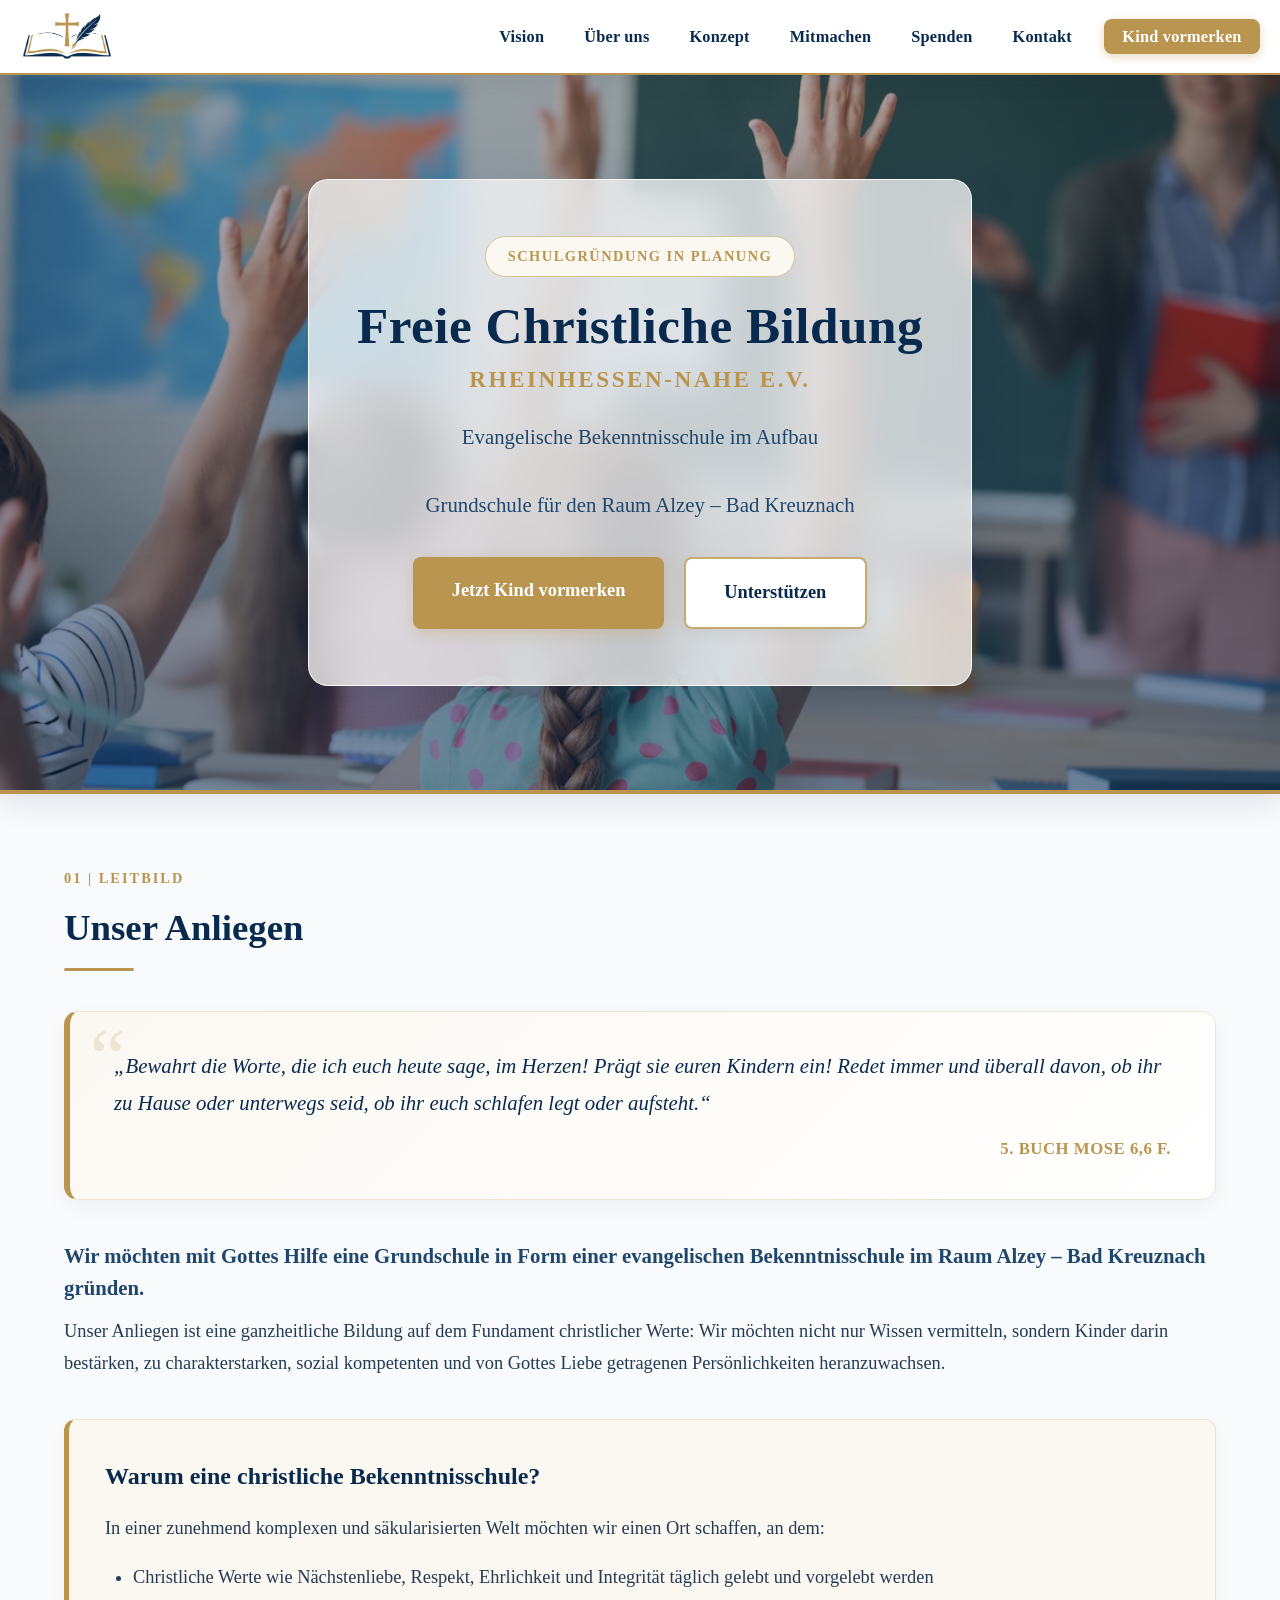
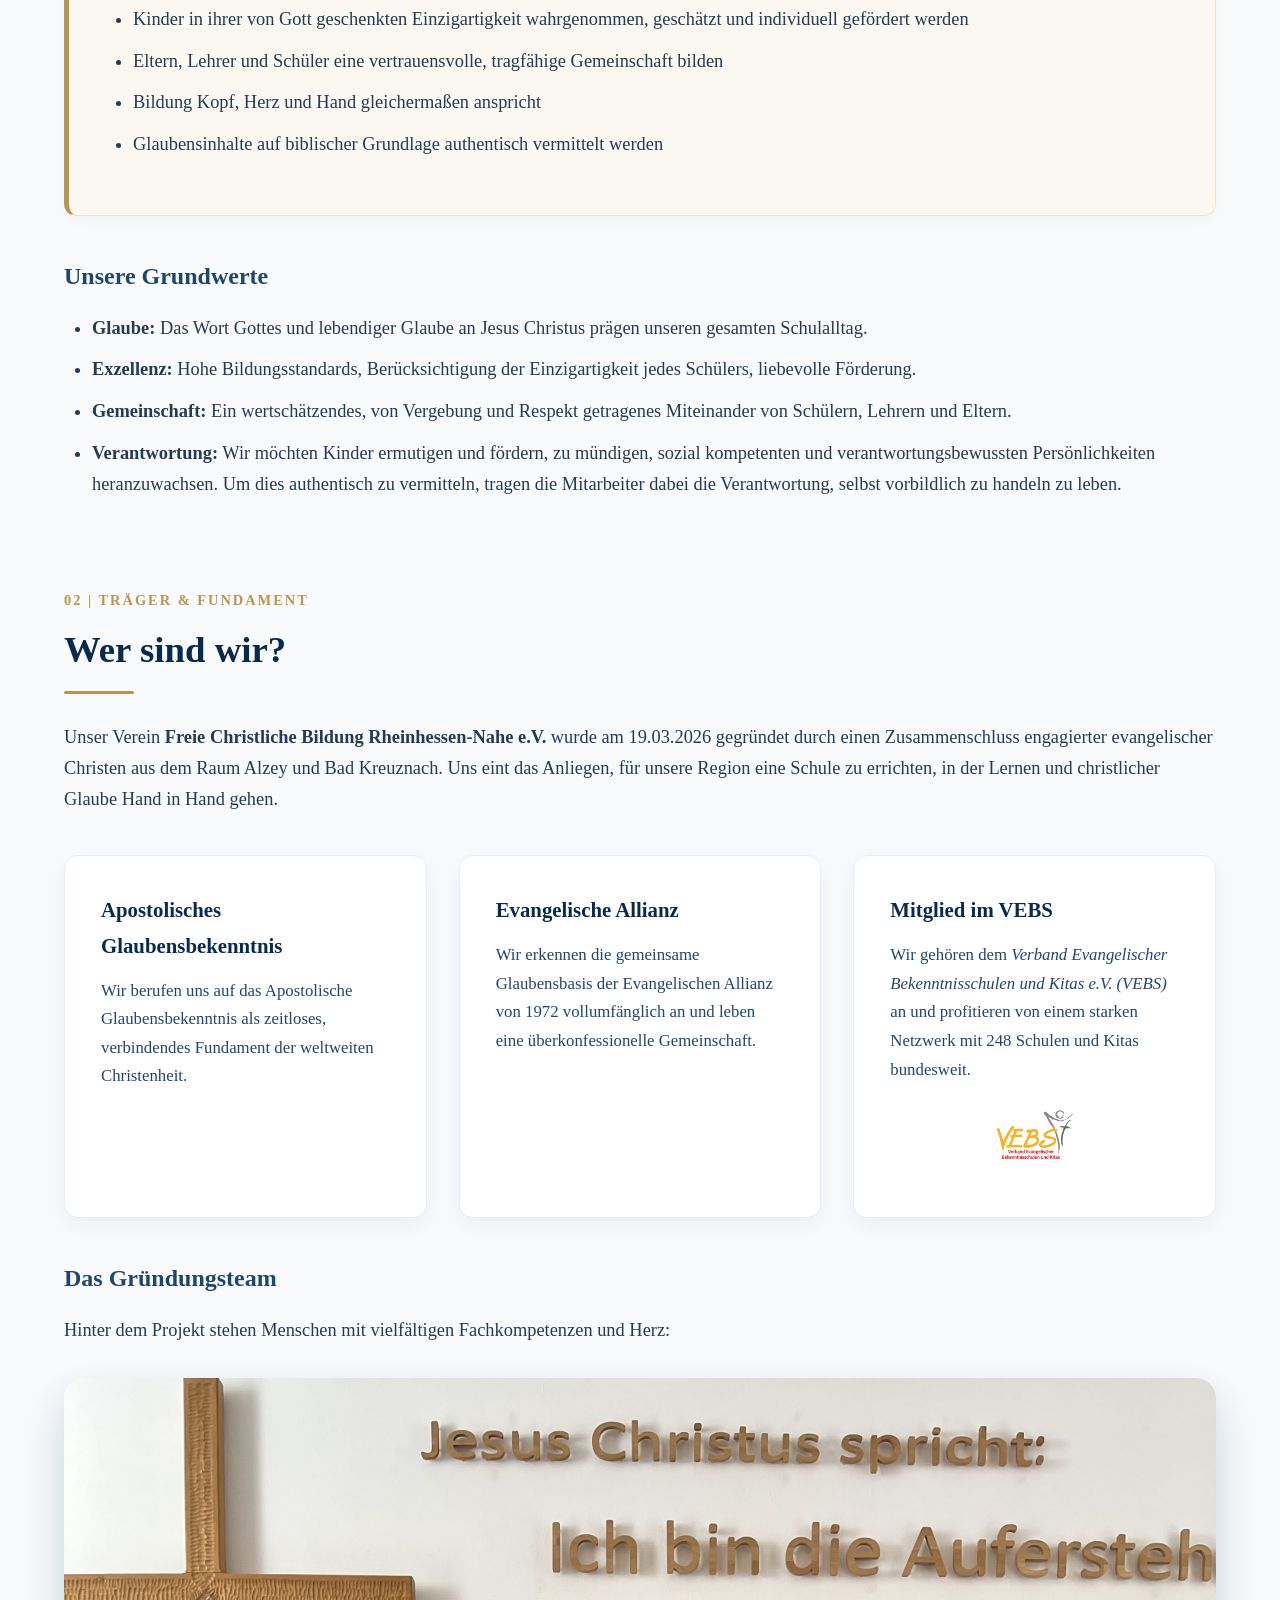
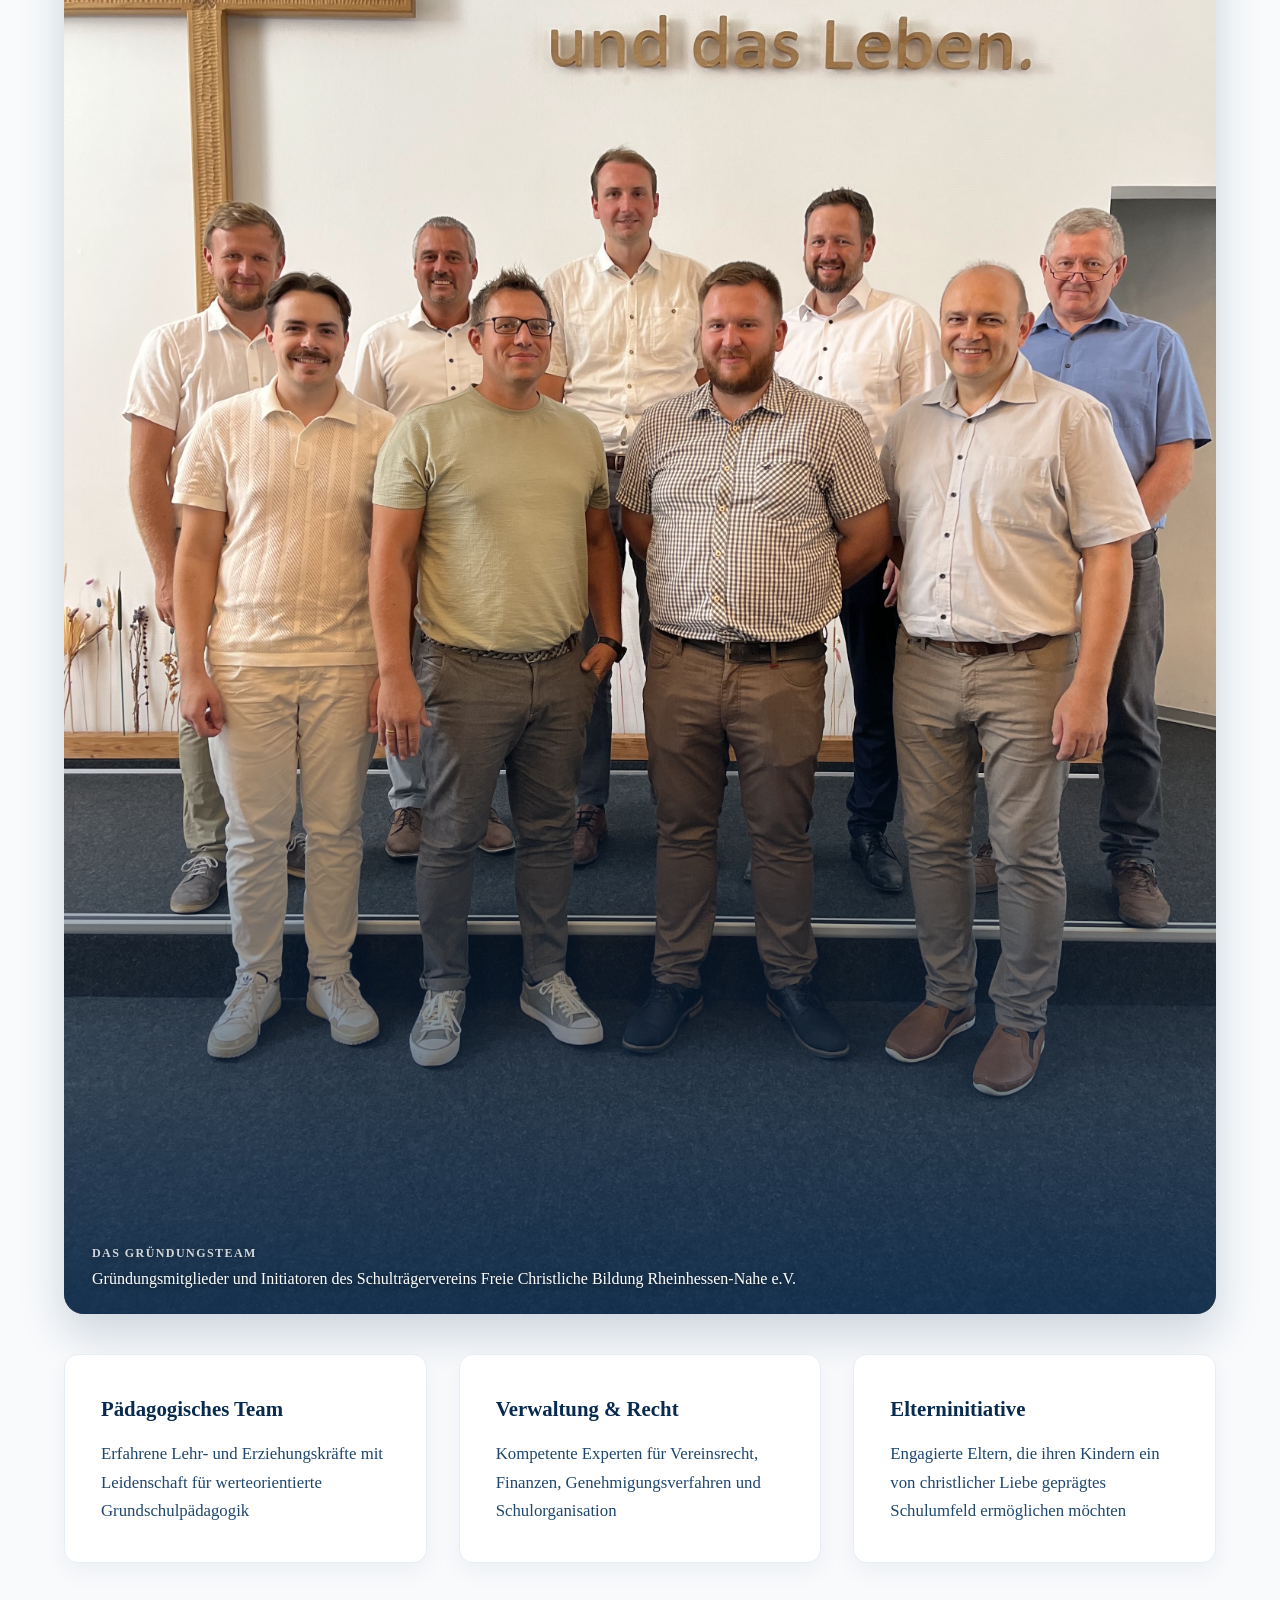
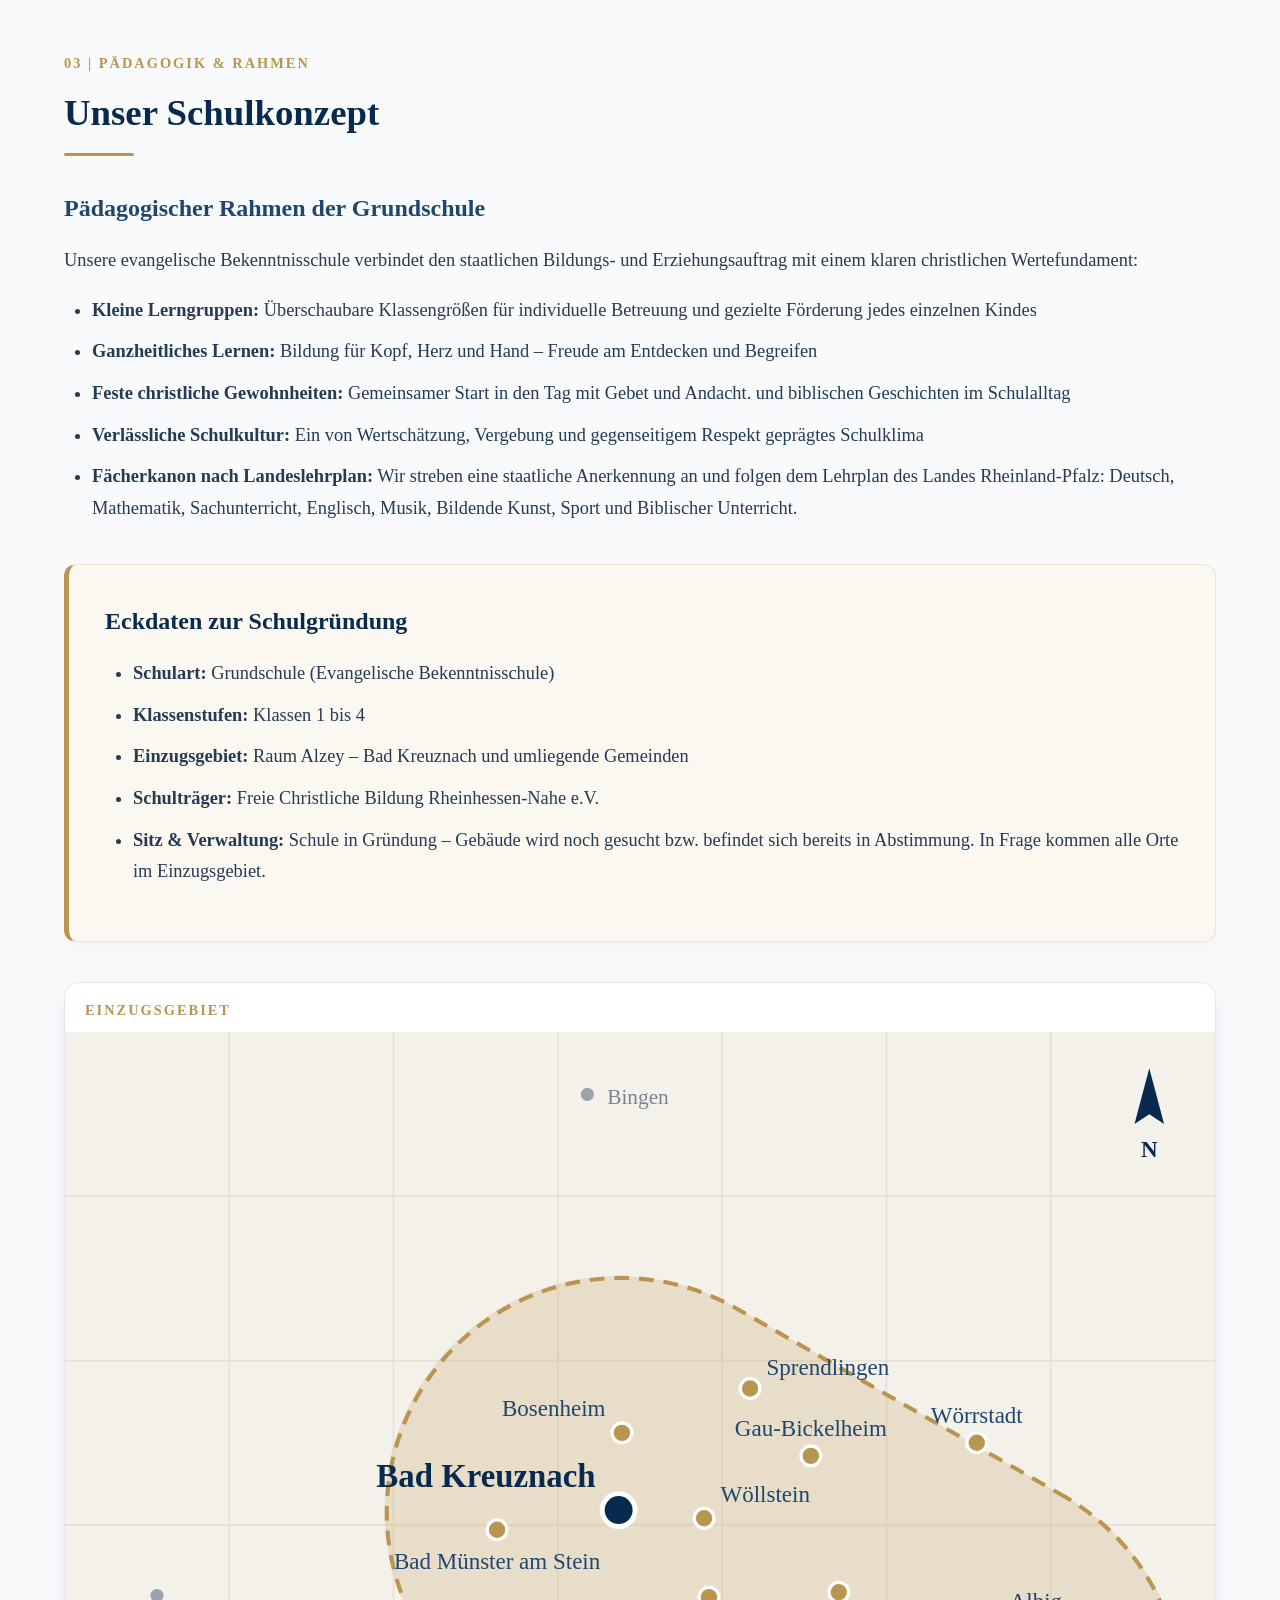
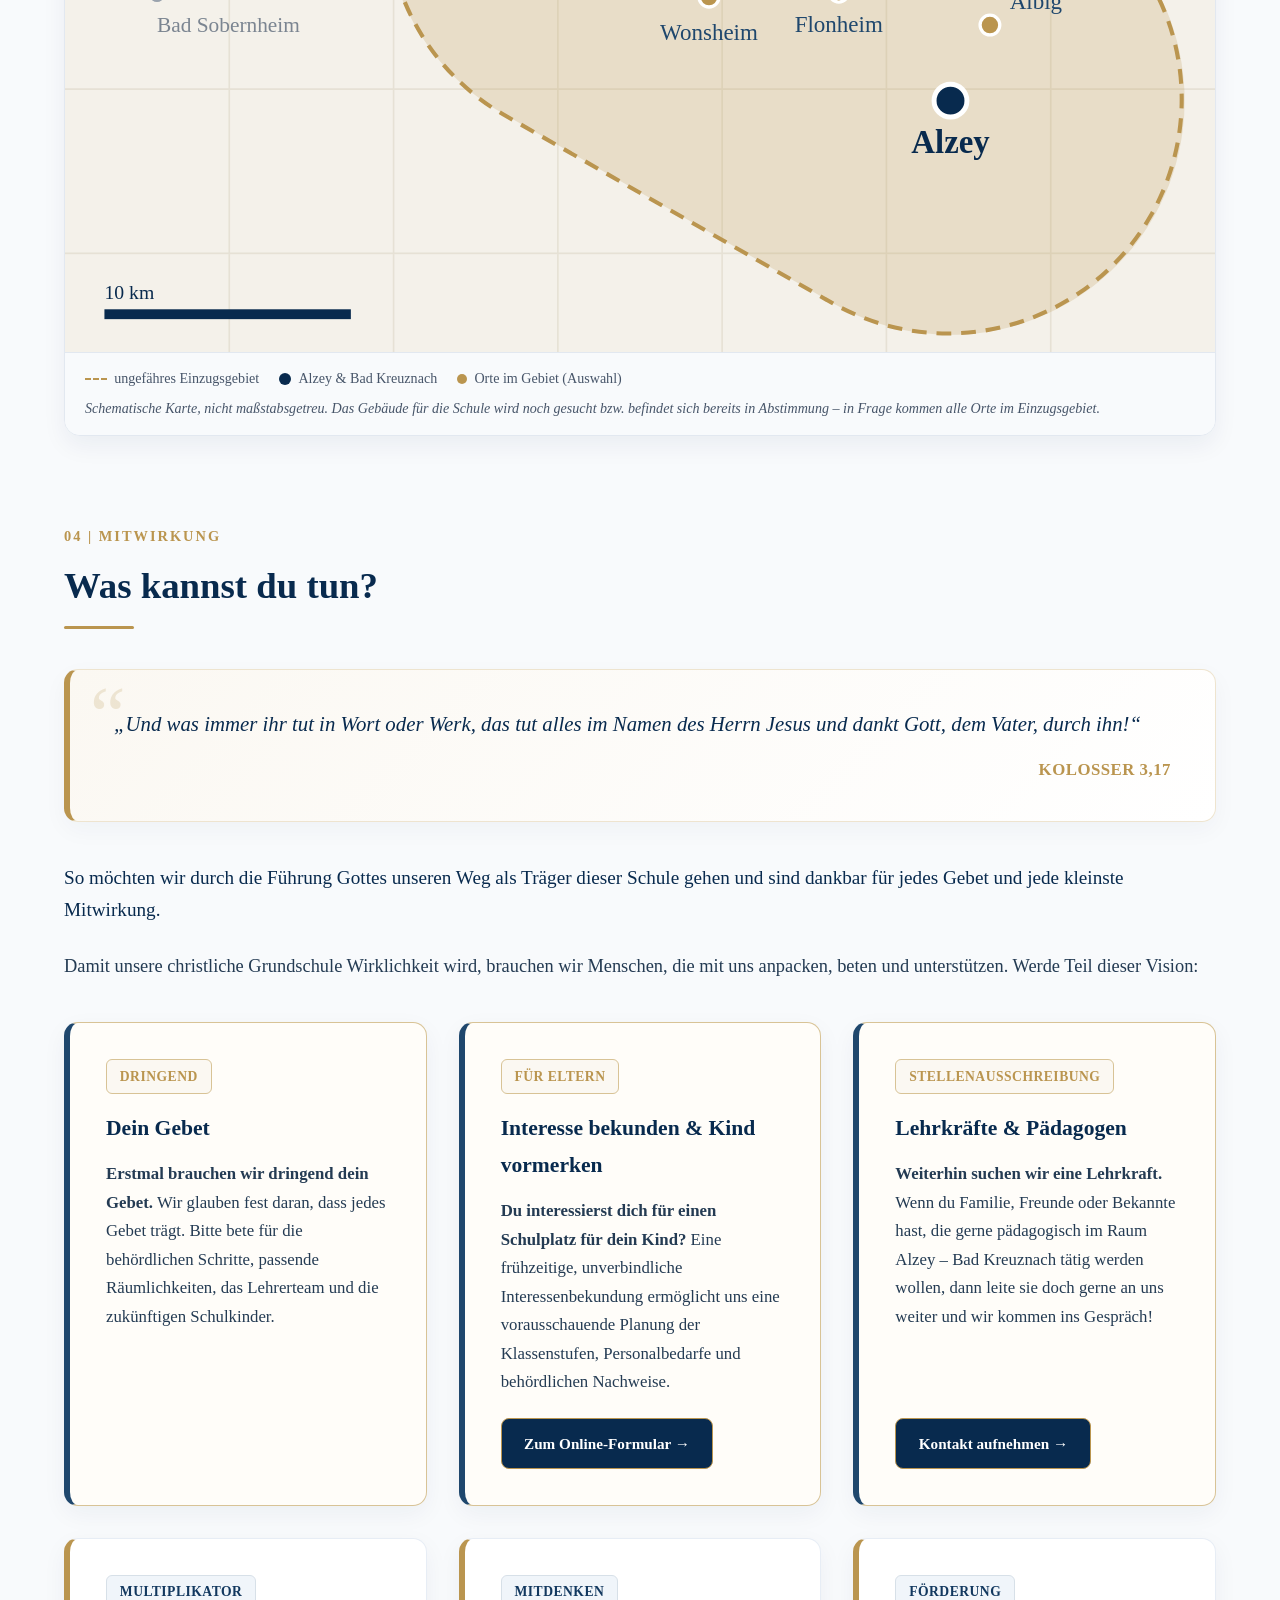
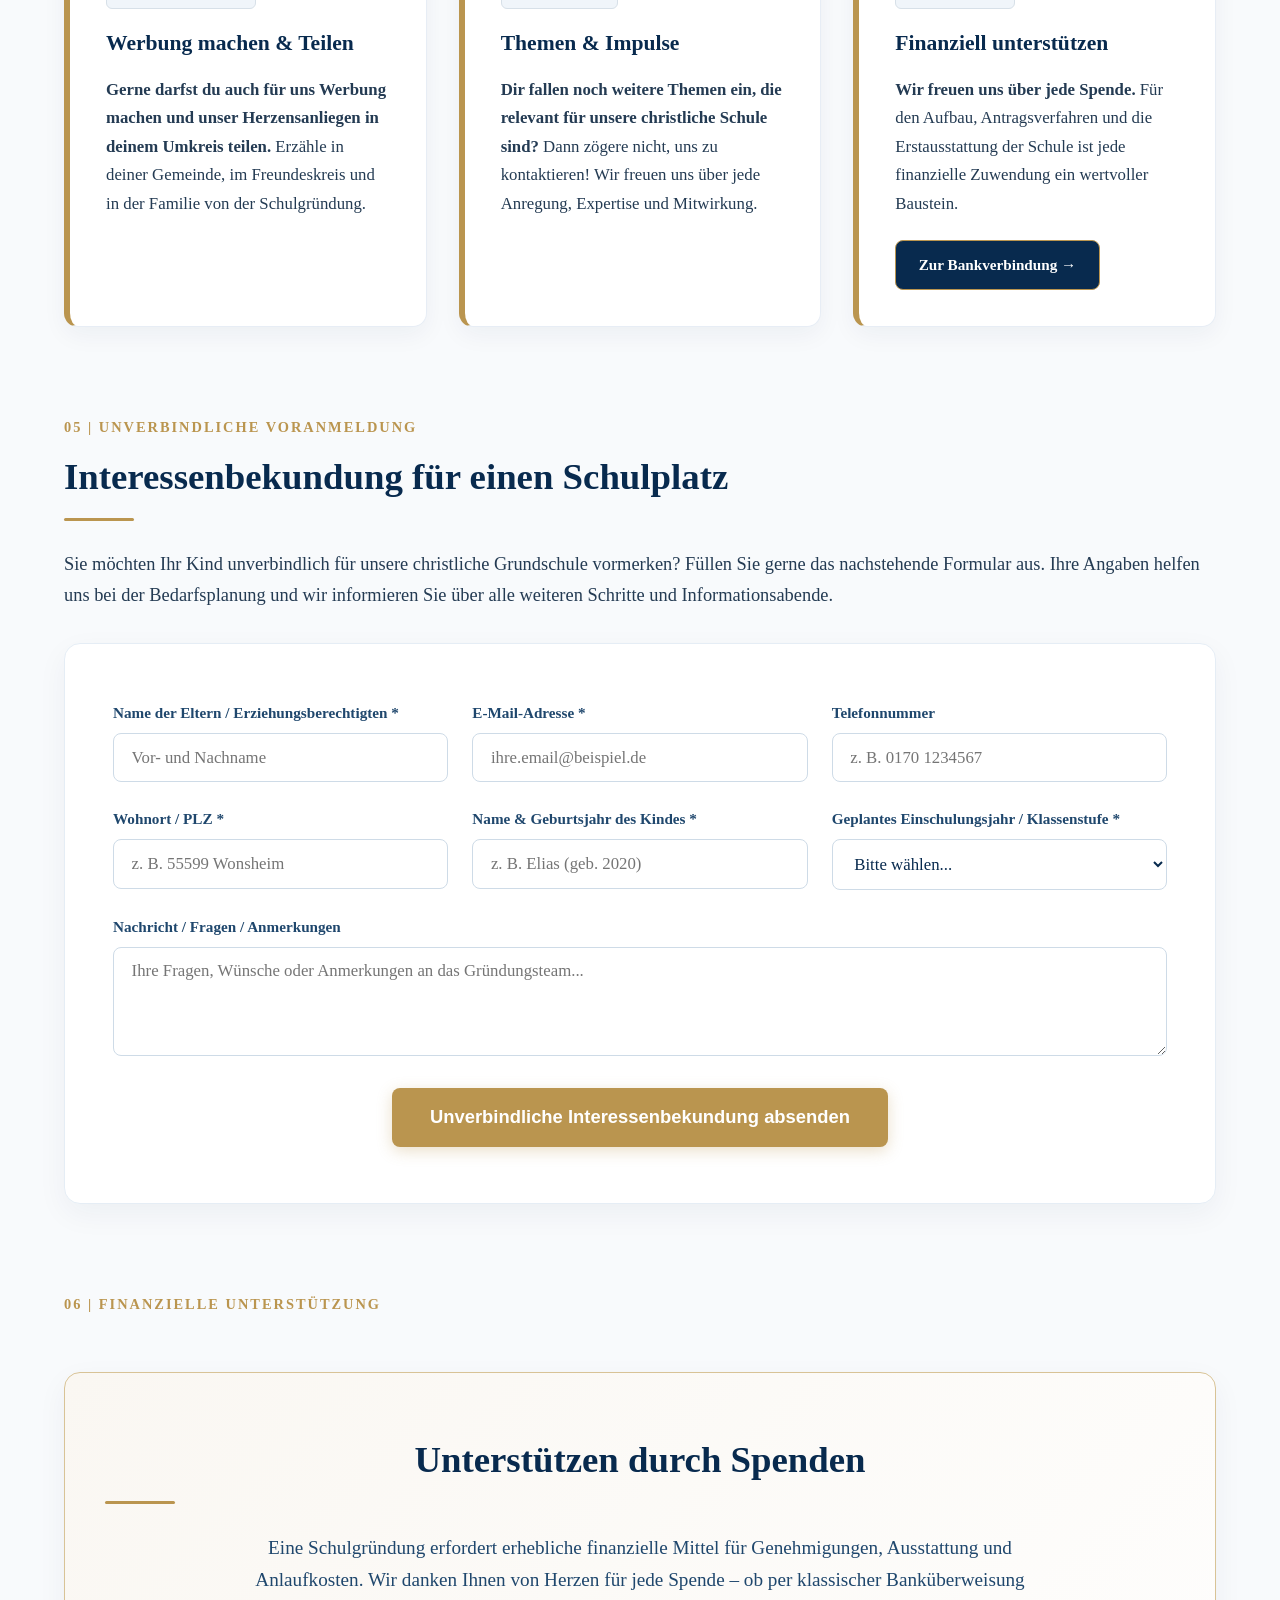
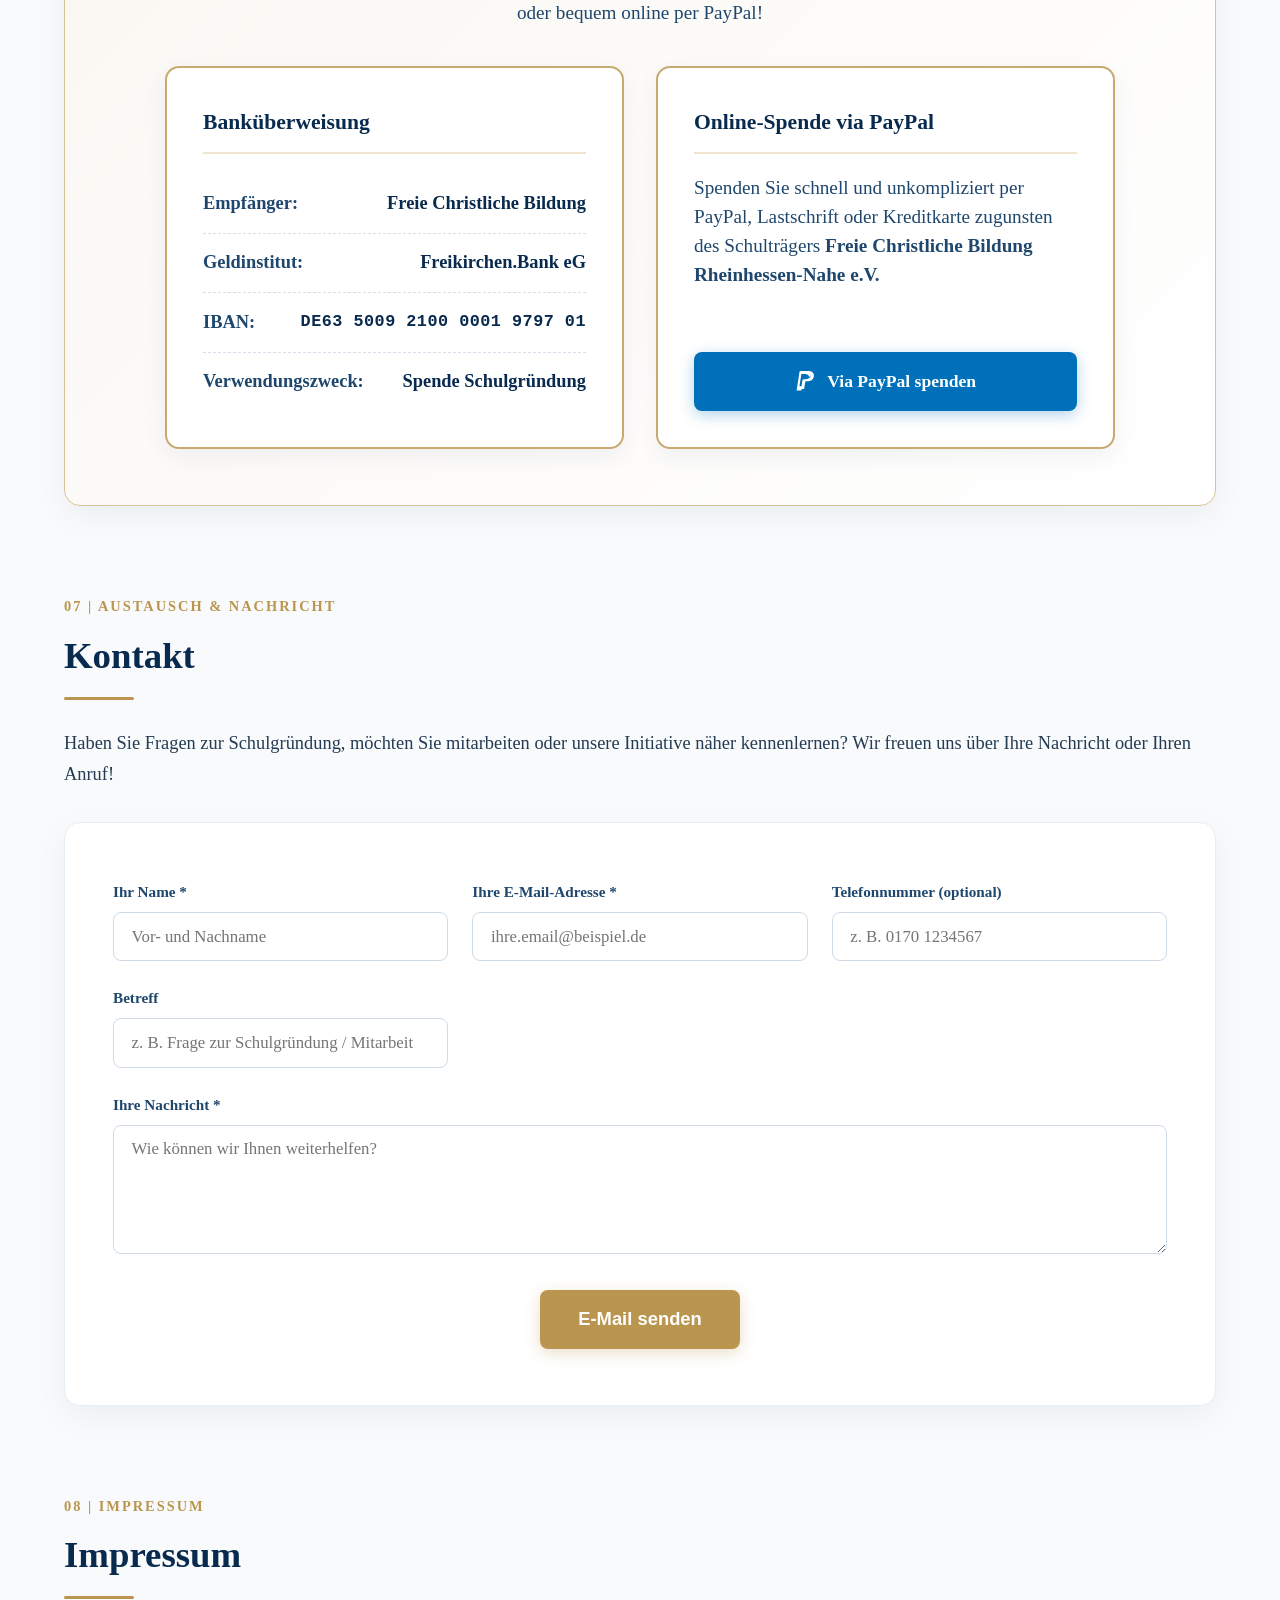
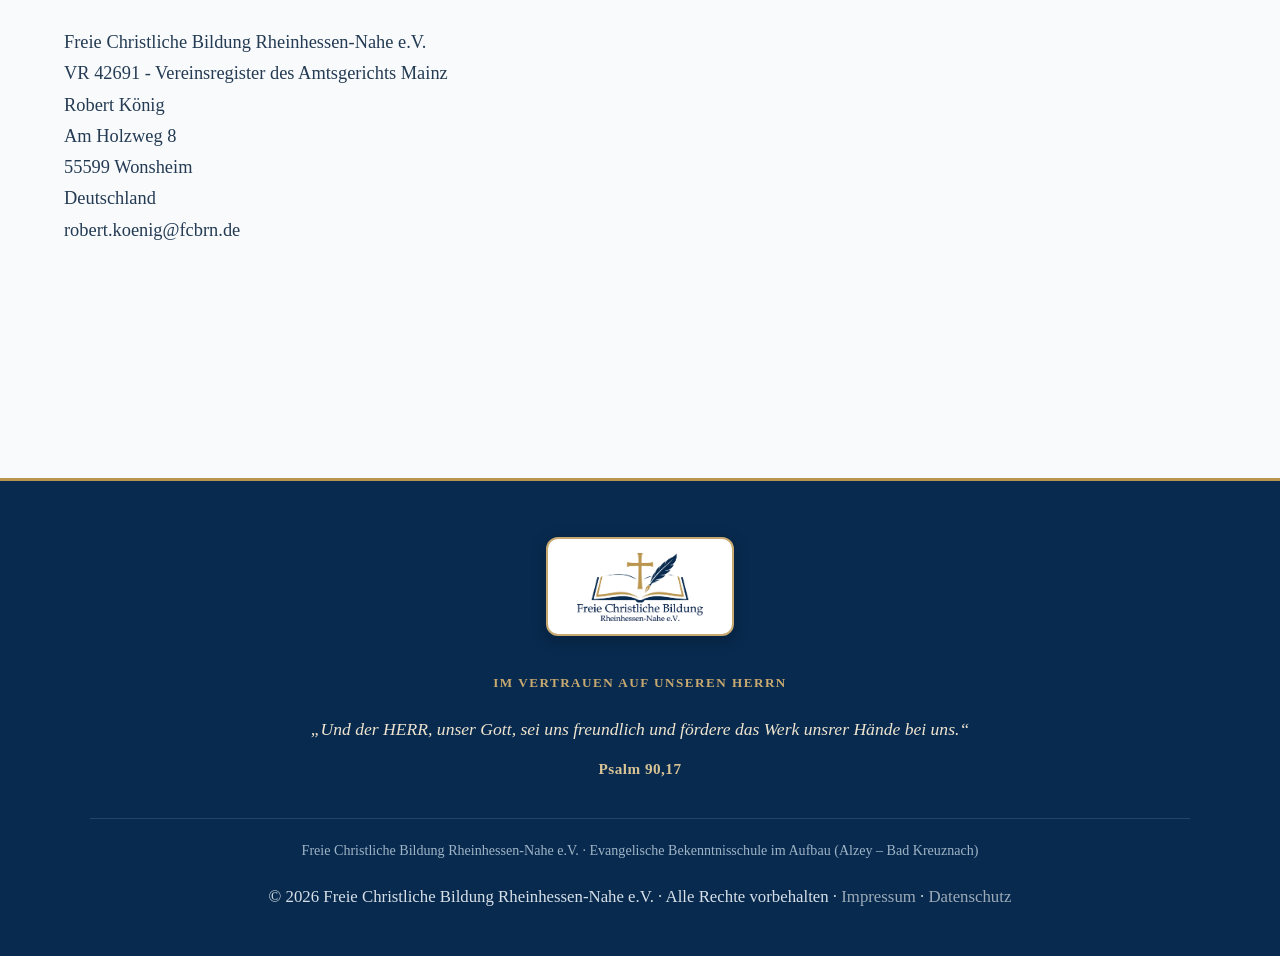
==== index.html @ c36955a6 "Extracted Style from index.html to styles.css, added real pictures instead of base64 strings" ====
﻿<!DOCTYPE html>
<html lang="de">
<head>
    <meta charset="UTF-8">
    <meta name="viewport" content="width=device-width, initial-scale=1.0, maximum-scale=5.0, user-scalable=yes">
    <meta name="apple-mobile-web-app-capable" content="yes">
    <meta name="apple-mobile-web-app-status-bar-style" content="default">
    <meta name="apple-mobile-web-app-title" content="FCB Grundschule">
    <meta name="theme-color" content="#082A4E">
    <link rel="stylesheet" href="styles.css">
    <meta name="format-detection" content="telephone=no">
    <link rel="apple-touch-icon" href="Logo.png">
    <link rel="icon" type="image/png" href="Logo.png">
    <title>Freie Christliche Bildung Rheinhessen-Nahe e.V.</title>
</head>

    

<body>

    <nav>
        <div class="nav-container">
            <a href="#" class="nav-brand-logo-link" title="Freie Christliche Bildung Rheinhessen-Nahe e.V.">
                <img src="Logo ohne Text.png" alt="Freie Christliche Bildung Rheinhessen-Nahe e.V." class="nav-full-logo">
            </a>

                        <input type="checkbox" id="navToggle" class="nav-toggle-input" aria-hidden="true" tabindex="-1">
            <label class="mobile-menu-btn" id="menuBtn" for="navToggle" role="button" aria-label="Menü öffnen / schließen">
                <span class="menu-icon icon-open">&#x2630;</span>
                <span class="menu-icon icon-close">&#x2715;</span>
            </label>

            <div class="nav-right-group" id="mobileNav">
                <ul>
                    <li><a href="#vision" onclick="closeMobileNav()">Vision</a></li>
                    <li><a href="#wer-wir-sind" onclick="closeMobileNav()">Über uns</a></li>
                    <li><a href="#konzept" onclick="closeMobileNav()">Konzept</a></li>
                    <li><a href="#mitmachen" onclick="closeMobileNav()">Mitmachen</a></li>
                    <li><a href="#spenden" onclick="closeMobileNav()">Spenden</a></li>
                    <li><a href="#kontakt" onclick="closeMobileNav()">Kontakt</a></li>
                    <li><a href="#formular" class="nav-cta" onclick="closeMobileNav()">Kind vormerken</a></li>
                </ul>
            </div>
        </div>
    </nav>

    <header>
        <div class="hero-glass-card">
            
            <div class="hero-badge">Schulgründung in Planung</div>
            <h1>Freie Christliche Bildung</h1>
            <div class="header-association">Rheinhessen-Nahe e.V.</div>
            <p class="hero-lead">
                Evangelische Bekenntnisschule im Aufbau</p>
            <p class="hero-lead">
                Grundschule für den Raum Alzey – Bad Kreuznach
            </p>
            <div class="hero-buttons">
                <a href="#formular" class="cta-button">Jetzt Kind vormerken</a>
                <a href="#mitmachen" class="cta-button secondary">Unterstützen</a>
            </div>
        </div>
    </header>

    <div class="fixed-bg-graphic" id="fixedBgGraphic" aria-hidden="true"></div>

    <div class="container">
        <!-- 01 / VISION -->
        <section id="vision">
            <span class="section-tag">01 | Leitbild</span>
            <h2>Unser Anliegen</h2>
            
            <div class="bible-quote-illuminated">
                <p class="bible-quote-text">
                    „Bewahrt die Worte, die ich euch heute sage, im Herzen! Prägt sie euren Kindern ein! Redet immer und überall davon, ob ihr zu Hause oder unterwegs seid, ob ihr euch schlafen legt oder aufsteht.“
                </p>
                <p class="bible-quote-ref">5. Buch Mose 6,6 f.</p>
            </div>

            <p class="vision-intro">
                Wir möchten mit Gottes Hilfe eine Grundschule in Form einer evangelischen Bekenntnisschule im Raum Alzey – Bad Kreuznach gründen.
            </p>
            <p>
                Unser Anliegen ist eine ganzheitliche Bildung auf dem Fundament christlicher Werte: Wir möchten nicht nur Wissen vermitteln, sondern Kinder darin bestärken, zu charakterstarken, sozial kompetenten und von Gottes Liebe getragenen Persönlichkeiten heranzuwachsen.
            </p>

            <div class="highlight-box">
                <h3>Warum eine christliche Bekenntnisschule?</h3>
                <p>
                    In einer zunehmend komplexen und säkularisierten Welt möchten wir einen Ort schaffen, an dem:
                </p>
                <ul>
                    <li>Christliche Werte wie Nächstenliebe, Respekt, Ehrlichkeit und Integrität täglich gelebt und vorgelebt werden</li>
                    <li>Kinder in ihrer von Gott geschenkten Einzigartigkeit wahrgenommen, geschätzt und individuell gefördert werden</li>
                    <li>Eltern, Lehrer und Schüler eine vertrauensvolle, tragfähige Gemeinschaft bilden</li>
                    <li>Bildung Kopf, Herz und Hand gleichermaßen anspricht</li>
                    <li>Glaubensinhalte auf biblischer Grundlage authentisch vermittelt werden</li>
                </ul>
            </div>

            <h3 >Unsere Grundwerte</h3>
            <ul >
                <li><strong>Glaube:</strong>
                    Das Wort Gottes und lebendiger Glaube an Jesus Christus prägen unseren gesamten Schulalltag.
                </li>
                <li><strong>Exzellenz:</strong> 
                    Hohe Bildungsstandards, Berücksichtigung der Einzigartigkeit jedes Schülers, liebevolle Förderung.
                </li>
                <li><strong>Gemeinschaft:</strong> 
                    Ein wertschätzendes, von Vergebung und Respekt getragenes Miteinander von Schülern, Lehrern und Eltern.
                </li>
                <li><strong>Verantwortung:</strong> 
                    Wir möchten Kinder ermutigen und fördern, zu mündigen, sozial kompetenten und verantwortungsbewussten Persönlichkeiten heranzuwachsen.
                    Um dies authentisch zu vermitteln, tragen die Mitarbeiter dabei die Verantwortung, selbst vorbildlich zu handeln zu leben.
                </li>
            </ul>
        </section>

        <!-- 02 / WER WIR SIND -->
        <section id="wer-wir-sind">
            <span class="section-tag">02 | Träger &amp; Fundament</span>
            <h2>Wer sind wir?</h2>
            <p>
                Unser Verein <strong>Freie Christliche Bildung Rheinhessen-Nahe e.V.</strong> wurde am 19.03.2026 gegründet durch einen Zusammenschluss engagierter evangelischer Christen aus dem Raum Alzey und Bad Kreuznach. Uns eint das Anliegen, für unsere Region eine Schule zu errichten, in der Lernen und christlicher Glaube Hand in Hand gehen.
            </p>

            <div class="cards-grid">
                <div class="info-card">
                    <div>
                        <h4>Apostolisches Glaubensbekenntnis</h4>
                        <p>
                            Wir berufen uns auf das Apostolische Glaubensbekenntnis als zeitloses, verbindendes Fundament der weltweiten Christenheit.
                        </p>
                    </div>
                </div>
                <div class="info-card">
                    <div>
                        <h4>Evangelische Allianz</h4>
                        <p>
                            Wir erkennen die gemeinsame Glaubensbasis der Evangelischen Allianz von 1972 vollumfänglich an und leben eine überkonfessionelle Gemeinschaft.
                        </p>
                    </div>
                </div>
                <div class="info-card">
                    <div>
                        <h4>Mitglied im VEBS</h4>
                        <p>
                            Wir gehören dem <em>Verband Evangelischer Bekenntnisschulen und Kitas e.V. (VEBS)</em> an und profitieren von einem starken Netzwerk mit 248 Schulen und Kitas bundesweit.
                        </p>
                    </div>
                    <div class="vebs-link-wrap">
                        <a href="https://www.vebs.de/" target="_blank" rel="noopener noreferrer" title="Besuchen Sie die Website des VEBS e.V. (externer Link)" class="vebs-link">
                        <img src="vebs-logo.png" alt="VEBS Logo - Verband Evangelischer Bekenntnisschulen und Kitas" class="vebs-logo">
                    </a>
                    </div>
                </div>
            </div>

            <h3>Das Gründungsteam</h3>
            <p>
                Hinter dem Projekt stehen Menschen mit vielfältigen Fachkompetenzen und Herz:
            </p>

            <div class="team-photo-card">
                <div class="team-photo-wrapper">
                    <img src="Vereinsmitglieder.jpg" alt="Gründungsteam Freie Christliche Bildung Rheinhessen-Nahe e.V." class="team-photo-img">
                </div>
                <p class="team-photo-caption">
                    Gründungsmitglieder und Initiatoren des Schulträgervereins Freie Christliche Bildung Rheinhessen-Nahe e.V.
                </p>
            </div>

            <div class="cards-grid cards-grid-compact">
                <div class="info-card info-card-accent">
                    <h4>Pädagogisches Team</h4>
                    <p>Erfahrene Lehr- und Erziehungskräfte mit Leidenschaft für werteorientierte Grundschulpädagogik</p>
                </div>
                <div class="info-card info-card-accent">
                    <h4>Verwaltung &amp; Recht</h4>
                    <p>Kompetente Experten für Vereinsrecht, Finanzen, Genehmigungsverfahren und Schulorganisation</p>
                </div>
                <div class="info-card info-card-accent">
                    <h4>Elterninitiative</h4>
                    <p>Engagierte Eltern, die ihren Kindern ein von christlicher Liebe geprägtes Schulumfeld ermöglichen möchten</p>
                </div>
            </div>
        </section>

        <!-- 03 / SCHULKONZEPT -->
        <section id="konzept">
            <span class="section-tag">03 | Pädagogik &amp; Rahmen</span>
            <h2>Unser Schulkonzept</h2>
            
            <h3>Pädagogischer Rahmen der Grundschule</h3>
            <p>
                Unsere evangelische Bekenntnisschule verbindet den staatlichen Bildungs- und Erziehungsauftrag mit einem klaren christlichen Wertefundament:
            </p>
            <ul>
                <li><strong>Kleine Lerngruppen:</strong> Überschaubare Klassengrößen für individuelle Betreuung und gezielte Förderung jedes einzelnen Kindes</li>
                <li><strong>Ganzheitliches Lernen:</strong> Bildung für Kopf, Herz und Hand – Freude am Entdecken und Begreifen</li>
                <li><strong>Feste christliche Gewohnheiten:</strong> Gemeinsamer Start in den Tag mit Gebet und Andacht.  und biblischen Geschichten im Schulalltag</li>
                <li><strong>Verlässliche Schulkultur:</strong> Ein von Wertschätzung, Vergebung und gegenseitigem Respekt geprägtes Schulklima</li>
                <li><strong>Fächerkanon nach Landeslehrplan:</strong> 
                    Wir streben eine staatliche Anerkennung an und folgen dem Lehrplan des Landes Rheinland-Pfalz:
                    Deutsch, Mathematik, Sachunterricht, Englisch, Musik, Bildende Kunst, Sport und Biblischer Unterricht.
                </li>
            </ul>

            <div class="highlight-box">
                <h3>Eckdaten zur Schulgründung</h3>
                <ul>
                    <li><strong>Schulart:</strong> Grundschule (Evangelische Bekenntnisschule)</li>
                    <li><strong>Klassenstufen:</strong> Klassen 1 bis 4</li>
                    <li><strong>Einzugsgebiet:</strong> Raum Alzey – Bad Kreuznach und umliegende Gemeinden</li>
                    <li><strong>Schulträger:</strong> Freie Christliche Bildung Rheinhessen-Nahe e.V.</li>
                    <li><strong>Sitz &amp; Verwaltung:</strong> Schule in Gründung &ndash; Gebäude wird noch gesucht bzw. befindet sich bereits in Abstimmung. In Frage kommen alle Orte im Einzugsgebiet.</li>
                </ul>
            </div>

            <figure class="area-map">
                <div class="area-map-head">
                    <span class="section-tag section-tag-no-margin">Einzugsgebiet</span>
                </div>
                <svg class="area-map-svg" viewBox="0 0 700 560" role="img" aria-labelledby="amt amd" xmlns="http://www.w3.org/2000/svg">
<title id="amt">Karte des Einzugsgebiets Alzey – Bad Kreuznach</title><desc id="amd">Schematische Karte mit dem ungefähren Einzugsgebiet zwischen Alzey und Bad Kreuznach und den Orten darin.</desc>
<rect width="700" height="560" fill="#F4F1EA"/>
<line x1="100" y1="0" x2="100" y2="560" stroke="#E6E1D5" stroke-width="1"/>
<line x1="200" y1="0" x2="200" y2="560" stroke="#E6E1D5" stroke-width="1"/>
<line x1="300" y1="0" x2="300" y2="560" stroke="#E6E1D5" stroke-width="1"/>
<line x1="400" y1="0" x2="400" y2="560" stroke="#E6E1D5" stroke-width="1"/>
<line x1="500" y1="0" x2="500" y2="560" stroke="#E6E1D5" stroke-width="1"/>
<line x1="600" y1="0" x2="600" y2="560" stroke="#E6E1D5" stroke-width="1"/>
<line x1="0" y1="100" x2="700" y2="100" stroke="#E6E1D5" stroke-width="1"/>
<line x1="0" y1="200" x2="700" y2="200" stroke="#E6E1D5" stroke-width="1"/>
<line x1="0" y1="300" x2="700" y2="300" stroke="#E6E1D5" stroke-width="1"/>
<line x1="0" y1="400" x2="700" y2="400" stroke="#E6E1D5" stroke-width="1"/>
<line x1="0" y1="500" x2="700" y2="500" stroke="#E6E1D5" stroke-width="1"/>
<line x1="539" y1="407" x2="337" y2="291" stroke="#BA954F" stroke-opacity="0.22" stroke-width="285" stroke-linecap="round"/>
<line x1="539" y1="407" x2="337" y2="291" stroke="#BA954F" stroke-width="285" stroke-linecap="round" stroke-opacity="0" />
<path d="M609.5,283.4 L407.9,167.8 A142.5,142.5 0 0 0 266.1,415.0 L467.7,530.6 A142.5,142.5 0 0 0 609.5,283.4 Z" fill="none" stroke="#BA954F" stroke-width="2.5" stroke-dasharray="9 6"/>
<circle cx="539" cy="407" r="10" fill="#082A4E" stroke="#fff" stroke-width="3"/>
<text x="539" y="439" text-anchor="middle" font-size="20" font-weight="700" fill="#082A4E">Alzey</text>
<circle cx="337" cy="291" r="10" fill="#082A4E" stroke="#fff" stroke-width="3"/>
<text x="323" y="277" text-anchor="end" font-size="20" font-weight="700" fill="#082A4E">Bad Kreuznach</text>
<circle cx="392" cy="344" r="6" fill="#BA954F" stroke="#fff" stroke-width="2"/>
<text x="392" y="370" text-anchor="middle" font-size="14" fill="#1F476D">Wonsheim</text>
<circle cx="389" cy="296" r="6" fill="#BA954F" stroke="#fff" stroke-width="2"/>
<text x="399" y="286" text-anchor="start" font-size="14" fill="#1F476D">Wöllstein</text>
<circle cx="454" cy="258" r="6" fill="#BA954F" stroke="#fff" stroke-width="2"/>
<text x="454" y="246" text-anchor="middle" font-size="14" fill="#1F476D">Gau-Bickelheim</text>
<circle cx="471" cy="341" r="6" fill="#BA954F" stroke="#fff" stroke-width="2"/>
<text x="471" y="365" text-anchor="middle" font-size="14" fill="#1F476D">Flonheim</text>
<circle cx="563" cy="361" r="6" fill="#BA954F" stroke="#fff" stroke-width="2"/>
<text x="575" y="351" text-anchor="start" font-size="14" fill="#1F476D">Albig</text>
<circle cx="555" cy="250" r="6" fill="#BA954F" stroke="#fff" stroke-width="2"/>
<text x="555" y="238" text-anchor="middle" font-size="14" fill="#1F476D">Wörrstadt</text>
<circle cx="339" cy="244" r="6" fill="#BA954F" stroke="#fff" stroke-width="2"/>
<text x="329" y="234" text-anchor="end" font-size="14" fill="#1F476D">Bosenheim</text>
<circle cx="417" cy="217" r="6" fill="#BA954F" stroke="#fff" stroke-width="2"/>
<text x="427" y="209" text-anchor="start" font-size="14" fill="#1F476D">Sprendlingen</text>
<circle cx="263" cy="303" r="6" fill="#BA954F" stroke="#fff" stroke-width="2"/>
<text x="263" y="327" text-anchor="middle" font-size="14" fill="#1F476D">Bad Münster am Stein</text>
<circle cx="318" cy="38" r="4" fill="#9AA3AE"/>
<text x="330" y="44" text-anchor="start" font-size="13" fill="#7B8591">Bingen</text>
<circle cx="56" cy="343" r="4" fill="#9AA3AE"/>
<text x="56" y="365" text-anchor="start" font-size="13" fill="#7B8591">Bad Sobernheim</text>
<g transform="translate(660,46)"><polygon points="0,-24 9,10 0,4 -9,10" fill="#082A4E"/><text y="30" text-anchor="middle" font-size="14" font-weight="700" fill="#082A4E">N</text></g>
<g transform="translate(24,534)"><rect width="150" height="6" fill="#082A4E"/><text x="0" y="-6" font-size="12" fill="#082A4E">10 km</text></g>
</svg>
                <figcaption class="area-map-caption">
                    <span class="area-map-legend"><i class="lg-dash"></i> ungefähres Einzugsgebiet</span>
                    <span class="area-map-legend"><i class="lg-main"></i> Alzey &amp; Bad Kreuznach</span>
                    <span class="area-map-legend"><i class="lg-in"></i> Orte im Gebiet (Auswahl)</span>
                    <span class="area-map-note">Schematische Karte, nicht maßstabsgetreu. Das Gebäude für die Schule wird noch gesucht bzw. befindet sich bereits in Abstimmung &ndash; in Frage kommen alle Orte im Einzugsgebiet.</span>
                </figcaption>
            </figure>
        </section>

        <!-- 04 / WAS KANNST DU TUN -->
        <section id="mitmachen">
            <span class="section-tag">04 | Mitwirkung</span>
            <h2>Was kannst du tun?</h2>
            
            <div class="bible-quote-illuminated">
                <p class="bible-quote-text">
                    „Und was immer ihr tut in Wort oder Werk, das tut alles im Namen des Herrn Jesus und dankt Gott, dem Vater, durch ihn!“
                </p>
                <p class="bible-quote-ref">Kolosser 3,17</p>
            </div>

            <p class="quote-followup">
                So möchten wir durch die Führung Gottes unseren Weg als Träger dieser Schule gehen und sind dankbar für jedes Gebet und jede kleinste Mitwirkung.
            </p>

            <p>
                Damit unsere christliche Grundschule Wirklichkeit wird, brauchen wir Menschen, die mit uns anpacken, beten und unterstützen. Werde Teil dieser Vision:
            </p>

            <div class="action-grid">
                <div class="action-card highlight">
                    <div>
                        <span class="action-card-badge">Dringend</span>
                        <h3>Dein Gebet</h3>
                        <p>
                            <strong>Erstmal brauchen wir dringend dein Gebet.</strong> Wir glauben fest daran, dass jedes Gebet trägt. Bitte bete für die behördlichen Schritte, passende Räumlichkeiten, das Lehrerteam und die zukünftigen Schulkinder.
                        </p>
                    </div>
                </div>

                <div class="action-card highlight">
                    <div>
                        <span class="action-card-badge">Für Eltern</span>
                        <h3>Interesse bekunden &amp; Kind vormerken</h3>
                        <p>
                            <strong>Du interessierst dich für einen Schulplatz für dein Kind?</strong> Eine frühzeitige, unverbindliche Interessenbekundung ermöglicht uns eine vorausschauende Planung der Klassenstufen, Personalbedarfe und behördlichen Nachweise.
                        </p>
                    </div>
                    <div>
                        <a href="#formular" class="card-link-button">Zum Online-Formular &rarr;</a>
                    </div>
                </div>

                <div class="action-card highlight">
                    <div>
                        <span class="action-card-badge">Stellenausschreibung</span>
                        <h3>Lehrkräfte &amp; Pädagogen</h3>
                        <p>
                            <strong>Weiterhin suchen wir eine Lehrkraft.</strong> Wenn du Familie, Freunde oder Bekannte hast, die gerne pädagogisch im Raum Alzey – Bad Kreuznach tätig werden wollen, dann leite sie doch gerne an uns weiter und wir kommen ins Gespräch!
                        </p>
                    </div>
                    <div>
                        <a href="#kontakt" class="card-link-button">Kontakt aufnehmen &rarr;</a>
                    </div>
                </div>

                <div class="action-card">
                    <div>
                        <span class="action-card-badge">Multiplikator</span>
                        <h3>Werbung machen &amp; Teilen</h3>
                        <p>
                            <strong>Gerne darfst du auch für uns Werbung machen und unser Herzensanliegen in deinem Umkreis teilen.</strong> Erzähle in deiner Gemeinde, im Freundeskreis und in der Familie von der Schulgründung.
                        </p>
                    </div>
                </div>

                <div class="action-card">
                    <div>
                        <span class="action-card-badge">Mitdenken</span>
                        <h3>Themen &amp; Impulse</h3>
                        <p>
                            <strong>Dir fallen noch weitere Themen ein, die relevant für unsere christliche Schule sind?</strong> Dann zögere nicht, uns zu kontaktieren! Wir freuen uns über jede Anregung, Expertise und Mitwirkung.
                        </p>
                    </div>
                </div>

                <div class="action-card">
                    <div>
                        <span class="action-card-badge">Förderung</span>
                        <h3>Finanziell unterstützen</h3>
                        <p>
                            <strong>Wir freuen uns über jede Spende.</strong> Für den Aufbau, Antragsverfahren und die Erstausstattung der Schule ist jede finanzielle Zuwendung ein wertvoller Baustein.
                        </p>
                    </div>
                    <div>
                        <a href="#spenden" class="card-link-button">Zur Bankverbindung &rarr;</a>
                    </div>
                </div>
            </div>
        </section>

        <!-- 05 / FORMULAR -->
        <section id="formular">
            <span class="section-tag">05 | Unverbindliche Voranmeldung</span>
            <h2>Interessenbekundung für einen Schulplatz</h2>
            <p>
                Sie möchten Ihr Kind unverbindlich für unsere christliche Grundschule vormerken? Füllen Sie gerne das nachstehende Formular aus. Ihre Angaben helfen uns bei der Bedarfsplanung und wir informieren Sie über alle weiteren Schritte und Informationsabende.
            </p>

            <div class="form-container">
                <form action="mailto:robert.koenig@fcbrn.de?subject=Interessenbekundung%20Schulplatz" method="post" enctype="text/plain">
                    <div class="form-grid">
                        <div class="form-group">
                            <label for="eltern_name">Name der Eltern / Erziehungsberechtigten *</label>
                            <input type="text" id="eltern_name" name="Eltern_Name" placeholder="Vor- und Nachname" required>
                        </div>
                        <div class="form-group">
                            <label for="email">E-Mail-Adresse *</label>
                            <input type="email" id="email" name="E-Mail" placeholder="ihre.email@beispiel.de" required>
                        </div>
                        <div class="form-group">
                            <label for="telefon">Telefonnummer</label>
                            <input type="tel" id="telefon" name="Telefon" placeholder="z. B. 0170 1234567">
                        </div>
                        <div class="form-group">
                            <label for="wohnort">Wohnort / PLZ *</label>
                            <input type="text" id="wohnort" name="Wohnort" placeholder="z. B. 55599 Wonsheim" required>
                        </div>
                        <div class="form-group">
                            <label for="kind_name">Name &amp; Geburtsjahr des Kindes *</label>
                            <input type="text" id="kind_name" name="Kind_Name_Geburtsjahr" placeholder="z. B. Elias (geb. 2020)" required>
                        </div>
                        <div class="form-group">
                            <label for="einschulung">Geplantes Einschulungsjahr / Klassenstufe *</label>
                            <select id="einschulung" name="Einschulungsjahr" required>
                                <option value="">Bitte wählen...</option>
                                <option value="Schuljahr 2027/2028, Klasse 1">Schuljahr 2027/2028, Klasse 1</option>
                                <option value="Schuljahr 2027/2028, Klasse 2">Schuljahr 2027/2028, Klasse 2</option>
                                <option value="Schuljahr 2028/2029, Klasse 1">Schuljahr 2028/2029, Klasse 1</option>
                                <option value="Schuljahr 2028/2029, Klasse 2">Schuljahr 2028/2029, Klasse 2</option>
                                <option value="Schuljahr 2029/2030, Klasse 1">Schuljahr 2029/2030, Klasse 1</option>
                                <option value="Schuljahr 2029/2030, Klasse 2">Schuljahr 2029/2030, Klasse 2</option>
                                <option value="Schuljahr 2030/2031, Klasse 1">Schuljahr 2030/2031, Klasse 1</option>
                                <option value="Schuljahr 2030/2031, Klasse 2">Schuljahr 2030/2031, Klasse 2</option>
                                <option value="Schuljahr 2031/2032, Klasse 1">Schuljahr 2031/2031, Klasse 1</option>
                                <option value="Schuljahr 2031/2032, Klasse 2">Schuljahr 2032/2031, Klasse 2</option>
                                <option value="Quereinstieg">Quereinstieg, Details in der Nachricht angeben</option>
                            </select>
                        </div>
                    </div>
                    <div class="form-group form-group-spaced">
                        <label for="nachricht">Nachricht / Fragen / Anmerkungen</label>
                        <textarea id="nachricht" name="Nachricht" rows="4" placeholder="Ihre Fragen, Wünsche oder Anmerkungen an das Gründungsteam..."></textarea>
                    </div>
                    <div class="form-actions">
                        <button type="submit" class="cta-button cta-button-submit">Unverbindliche Interessenbekundung absenden</button>
                    </div>
                </form>
            </div>
        </section>

        <!-- 06 / SPENDEN -->
        <section id="spenden">
            <span class="section-tag">06 | Finanzielle Unterstützung</span>
            <div class="donation-box">
                <h2>Unterstützen durch Spenden</h2>
                <p>
                    Eine Schulgründung erfordert erhebliche finanzielle Mittel für Genehmigungen, Ausstattung und Anlaufkosten. Wir danken Ihnen von Herzen für jede Spende – ob per klassischer Banküberweisung oder bequem online per PayPal!
                </p>
                
                <div class="donation-options-grid">
                    <!-- Option 1: Banküberweisung -->
                    <div class="donation-method-card">
                        <div>
                            <div class="donation-method-header">
                                <h4>Banküberweisung</h4>
                            </div>
                            <div class="bank-row">
                                <span class="bank-label">Empfänger:</span>
                                <span class="bank-value">Freie Christliche Bildung</span>
                            </div>
                            <div class="bank-row">
                                <span class="bank-label">Geldinstitut:</span>
                                <span class="bank-value">Freikirchen.Bank eG</span>
                            </div>
                            <div class="bank-row">
                                <span class="bank-label">IBAN:</span>
                                <span class="bank-value iban-highlight">DE63 5009 2100 0001 9797 01</span>
                            </div>
                            <div class="bank-row">
                                <span class="bank-label">Verwendungszweck:</span>
                                <span class="bank-value bank-purpose">Spende Schulgründung</span>
                            </div>
                        </div>
                    </div>

                    <!-- Option 2: PayPal -->
                    <div class="donation-method-card">
                        <div>
                            <div class="donation-method-header">
                                <h4>Online-Spende via PayPal</h4>
                            </div>
                            <p class="paypal-note">
                                Spenden Sie schnell und unkompliziert per PayPal, Lastschrift oder Kreditkarte zugunsten des Schulträgers <strong>Freie Christliche Bildung Rheinhessen-Nahe e.V.</strong>
                            </p>
                            
                        </div>
                        <div>
                            <a href="https://www.paypal.com/de/fundraiser/charity/6267260" target="_blank" rel="noopener" class="paypal-btn">
                                <svg class="paypal-icon-svg" viewBox="0 0 24 24" fill="currentColor" width="22" height="22">
                                <path d="M7.076 21.337H2.47a.641.641 0 0 1-.633-.74L4.944.901C5.026.382 5.474 0 5.998 0h7.46c2.57 0 4.578.543 5.807 1.612 1.155 1.005 1.597 2.457 1.314 4.316-.02.13-.047.26-.08.39-.636 3.064-2.73 4.67-6.223 4.773h-2.18c-.463 0-.853.334-.926.793l-1.094 6.945-.045.289a.641.641 0 0 1-.633.541l-2.316.021-.046-.243zm8.39-14.733c-.02-.15-.05-.297-.09-.44-.645-2.277-2.784-2.83-5.842-2.83H6.948l-2.09 13.254h2.24l.955-6.059.043-.273a1.47 1.47 0 0 1 1.45-1.241h1.564c3.486 0 5.567-1.396 6.356-4.411z"/>
                            </svg>
                                <span>Via PayPal spenden</span>
                            </a>
                        </div>
                    </div>
                </div>
            </div>
        </section>

        <!-- 07 / KONTAKT -->
        <section id="kontakt">
            <span class="section-tag">07 | Austausch &amp; Nachricht</span>
            <h2>Kontakt</h2>
            <p>
                Haben Sie Fragen zur Schulgründung, möchten Sie mitarbeiten oder unsere Initiative näher kennenlernen? Wir freuen uns über Ihre Nachricht oder Ihren Anruf!
            </p>

            <div class="form-container form-container-spaced">
                <form action="mailto:robert.koenig@fcbrn.de?subject=Kontaktanfrage" method="post" enctype="text/plain">
                    <div class="form-grid">
                        <div class="form-group">
                            <label for="kontakt_name">Ihr Name *</label>
                            <input type="text" id="kontakt_name" name="Name" placeholder="Vor- und Nachname" required>
                        </div>
                        <div class="form-group">
                            <label for="kontakt_email">Ihre E-Mail-Adresse *</label>
                            <input type="email" id="kontakt_email" name="E-Mail" placeholder="ihre.email@beispiel.de" required>
                        </div>
                        <div class="form-group">
                            <label for="kontakt_tel">Telefonnummer (optional)</label>
                            <input type="tel" id="kontakt_tel" name="Telefon" placeholder="z. B. 0170 1234567">
                        </div>
                        <div class="form-group">
                            <label for="kontakt_betreff">Betreff</label>
                            <input type="text" id="kontakt_betreff" name="Betreff" placeholder="z. B. Frage zur Schulgründung / Mitarbeit">
                        </div>
                    </div>
                    <div class="form-group form-group-spaced">
                        <label for="kontakt_nachricht">Ihre Nachricht *</label>
                        <textarea id="kontakt_nachricht" name="Nachricht" rows="5" placeholder="Wie können wir Ihnen weiterhelfen?" required></textarea>
                    </div>
                    <div class="form-actions form-actions-large">
                        <button type="submit" class="cta-button cta-button-submit">E-Mail senden</button>
                    </div>
                </form>
            </div>
        </section>

        <!-- Impressum Section -->
         <section id="impressum-section">
            <span class="section-tag">08 | Impressum</span>
            <h2>Impressum</h2>
            <p>
                Freie Christliche Bildung Rheinhessen-Nahe e.V.<br>
                VR 42691 - Vereinsregister des Amtsgerichts Mainz<br>
                Robert König<br>
                Am Holzweg 8<br>
                55599 Wonsheim<br>
                Deutschland<br>
                robert.koenig@fcbrn.de<br>
            </p>
        </section>
        
    </div>

        <footer id="impressum">
        <div class="footer-inner">
            <div class="footer-logo-badge">
                <img src="Logo.png" alt="Freie Christliche Bildung Rheinhessen-Nahe e.V." class="footer-logo">
            </div>
            
            <div class=footer-verse-container>
                <div class="footer-verse-title">Im Vertrauen auf unseren Herrn</div>
                <p class=footer-verse>
                    „Und der HERR, unser Gott, sei uns freundlich und fördere das Werk unsrer Hände bei uns.“
                </p>
                <div class=footer-verse-ref>Psalm 90,17</div>
            </div>

            <div class="footer-tagline">Freie Christliche Bildung Rheinhessen-Nahe e.V. &middot; Evangelische Bekenntnisschule im Aufbau (Alzey – Bad Kreuznach)</div>

            <div class="footer-copyright">
                <p>&copy; 2026 Freie Christliche Bildung Rheinhessen-Nahe e.V. &middot; Alle Rechte vorbehalten &middot; <a href="impressum.html">Impressum</a> &middot; <a href="datenschutz.html">Datenschutz</a></p>
            </div>
        </div>
    </footer>


    
    <script>
        // --- 1. Mobile Menu Controller (Zusatz: Menü schließen) ---
        function closeMobileNav() {
            var t = document.getElementById("navToggle");
            if (t) t.checked = false;
        }
        window.closeMobileNav = closeMobileNav;

        document.addEventListener("click", function(e) {
            var t = document.getElementById("navToggle");
            if (t && t.checked && !e.target.closest(".nav-container")) {
                closeMobileNav();
            }
        });

        // --- 2. Scroll Reveal & Intersection Observer ---
        document.addEventListener("DOMContentLoaded", function() {
            var targets = document.querySelectorAll(
                "section .section-tag, section h2, section h3, .bible-quote-illuminated, .highlight-box, .form-container, .donation-box, .modern-cta-box, .info-card, .action-card, .contact-card, section > p"
            );

            targets.forEach(function(el) {
                el.classList.add("reveal");
            });

            document.querySelectorAll(".cards-grid, .action-grid, .contact-grid").forEach(function(grid) {
                var children = grid.children;
                for (var j = 0; j < children.length; j++) {
                    children[j].classList.add("delay-" + ((j % 6) + 1));
                }
            });

            function revealElement(el) {
                if (el && !el.classList.contains("is-visible")) {
                    el.classList.add("is-visible");
                }
            }

            if ("IntersectionObserver" in window) {
                var observer = new IntersectionObserver(function(entries) {
                    entries.forEach(function(entry) {
                        if (entry.isIntersecting) {
                            revealElement(entry.target);
                            observer.unobserve(entry.target);
                        }
                    });
                }, {
                    root: null,
                    rootMargin: "0px 0px -40px 0px",
                    threshold: 0.05
                });

                document.querySelectorAll(".reveal").forEach(function(el) {
                    observer.observe(el);
                });
            }

            function checkScroll() {
                var winH = window.innerHeight || document.documentElement.clientHeight;
                var unrevealed = document.querySelectorAll(".reveal:not(.is-visible)");
                for (var k = 0; k < unrevealed.length; k++) {
                    var rect = unrevealed[k].getBoundingClientRect();
                    if (rect.top <= winH - 30) {
                        revealElement(unrevealed[k]);
                    }
                }
            }

            window.addEventListener("scroll", checkScroll, { passive: true });
            window.addEventListener("resize", checkScroll, { passive: true });

            function handleAnchor() {
                if (window.location.hash) {
                    try {
                        var targetSection = document.querySelector(window.location.hash);
                        if (targetSection) {
                            targetSection.querySelectorAll(".reveal").forEach(revealElement);
                            revealElement(targetSection);
                        }
                    } catch(err) {}
                }
            }
            window.addEventListener("hashchange", handleAnchor);
            document.querySelectorAll('a[href^="#"]').forEach(function(link) {
                link.addEventListener("click", function() {
                    setTimeout(handleAnchor, 40);
                    setTimeout(checkScroll, 120);
                });
            });

            checkScroll();
            setTimeout(checkScroll, 100);
            setTimeout(checkScroll, 300);
        });
    </script>
</body>
</html>
---- styles.css ----
:root {
            /* Corporate Design Blau-Palette */
            --blau-900: #082A4E;
            --blau-800: #12385F;
            --blau-700: #1F476D;
            --blau-600: #335C87;
            --blau-500: #4F7393;
            --blau-300: #9FB4C7;
            --blau-100: #D7E0E8;
            --blau-50:  #F0F5FA;

            /* Corporate Design Gold-Palette */
            --gold-1: #BA954F;
            --gold-2: #C8A970;
            --gold-3: #D8C396;
            --gold-4: #EEE4CF;
            --gold-5: #FBF8F2;
            --gold-50: #FDFBF7;

            --font-family-base: 'Book Antiqua', Palatino, 'Palatino Linotype', 'Palatino LT STD', Georgia, serif;
            --font-sans: -apple-system, BlinkMacSystemFont, "Segoe UI", Roboto, Helvetica, Arial, sans-serif;
        }

        /* Gemeinsame Seitenelemente für weitere Seiten */
        .vision-intro {
            font-size: 1.3rem;
            font-weight: 600;
            color: var(--blau-700);
            margin: 2rem 0 0.85rem 0;
            line-height: 1.5;
        }

        .vebs-link-wrap {
            margin-top: 1.5rem;
            text-align: center;
        }

        .vebs-link {
            display: inline-block;
            transition: transform 0.2s;
        }

        .vebs-logo {
            max-height: 65px;
            max-width: 100%;
            height: auto;
            display: block;
            margin: 0 auto;
        }

        .cards-grid-compact {
            grid-template-columns: repeat(auto-fit, minmax(240px, 1fr));
        }

        .info-card-accent {
            border-top-color: var(--blau-700);
        }

        .section-tag-no-margin {
            margin-bottom: 0;
        }

        .quote-followup {
            font-size: 1.2rem;
            font-weight: 500;
            color: var(--blau-900);
            margin-bottom: 1.5rem;
        }

        .form-group-spaced {
            margin-top: 1.5rem;
        }

        .form-container-spaced {
            margin-top: 2rem;
        }

        .form-actions {
            margin-top: 2rem;
            text-align: center;
        }

        .form-actions-large {
            margin-top: 2.25rem;
            display: flex;
            justify-content: center;
            align-items: center;
            gap: 1.25rem;
            flex-wrap: wrap;
        }

        .cta-button-submit {
            border: none;
            cursor: pointer;
        }

        .bank-purpose {
            font-family: var(--font-family-base);
        }

        .paypal-note {
            font-size: 1.05rem;
            color: var(--blau-700);
            margin-bottom: 1rem;
            line-height: 1.5;
        }

        * {
            margin: 0;
            padding: 0;
            box-sizing: border-box;
        }

        html {
            scroll-behavior: smooth;
        }

        html, body {
            overflow-x: hidden;
            width: 100%;
            max-width: 100%;
            font-family: var(--font-family-base);
            line-height: 1.7;
            color: var(--blau-900);
            background-color: #f8fafc;
        }

        /* Modern Bright Frosted Navigation */
        nav {
            background: rgba(255, 255, 255, 0.96);
            backdrop-filter: blur(16px);
            -webkit-backdrop-filter: blur(16px);
            padding: 0.65rem 1.75rem;
            position: sticky;
            top: 0;
            z-index: 1000;
            border-bottom: 2px solid var(--gold-1);
            box-shadow: 0 4px 25px rgba(8, 42, 78, 0.06);
        }
        .nav-container {
            max-width: 1300px;
            margin: 0 auto;
            display: flex;
            justify-content: space-between;
            align-items: center;
            flex-wrap: wrap;
            gap: 1.25rem;
        }
        .nav-brand-logo-link {
            display: flex;
            align-items: center;
            text-decoration: none;
        }
        .nav-full-logo {
            max-height: 52px;
            width: auto;
            display: block;
            transition: transform 0.2s;
        }
        .nav-full-logo:hover {
            transform: scale(1.03);
        }
        .nav-right-group {
            display: flex;
            align-items: center;
            gap: 1.5rem;
        }
        nav ul {
            list-style: none;
            display: flex;
            justify-content: center;
            align-items: center;
            flex-wrap: wrap;
            margin: 0;
            padding: 0;
            gap: 1.5rem;
        }
        nav ul li a {
            color: var(--blau-900);
            text-decoration: none;
            font-weight: 600;
            font-size: 1.02rem;
            letter-spacing: 0.2px;
            transition: color 0.2s, transform 0.2s;
            padding: 0.35rem 0.5rem;
            position: relative;
        }
        nav ul li a:hover {
            color: var(--gold-1);
        }
        .nav-cta {
            background: var(--gold-1);
            color: white !important;
            padding: 0.5rem 1.15rem !important;
            border-radius: 8px;
            font-weight: bold !important;
            box-shadow: 0 3px 10px rgba(186, 149, 79, 0.35);
            transition: background 0.2s, transform 0.2s, box-shadow 0.2s !important;
        }
        .nav-cta:hover {
            background: var(--gold-2) !important;
            transform: translateY(-2px);
            box-shadow: 0 5px 15px rgba(186, 149, 79, 0.45);
        }

        .mobile-menu-btn {
            display: none;
            background: rgba(255, 255, 255, 0.95);
            border: 1.5px solid var(--gold-2);
            color: var(--blau-900);
            width: 42px;
            height: 42px;
            border-radius: 8px;
            cursor: pointer;
            align-items: center;
            justify-content: center;
            font-size: 1.4rem;
            line-height: 1;
            transition: all 0.2s ease;
            box-shadow: 0 2px 8px rgba(8, 42, 78, 0.08);
            user-select: none;
            -webkit-tap-highlight-color: transparent;
        }
        .mobile-menu-btn:hover, .mobile-menu-btn.active {
            background: var(--gold-5);
            border-color: var(--gold-1);
            color: var(--gold-1);
            box-shadow: 0 4px 12px rgba(186, 149, 79, 0.25);
        }

        @media (max-width: 992px) {
            nav {
                padding: 0.55rem 1rem;
            }
            .nav-container {
                justify-content: space-between !important;
                align-items: center !important;
            }
            .nav-full-logo {
                max-height: 44px;
            }
            .mobile-menu-btn {
                display: flex !important;
            }
            .nav-right-group {
                width: 100% !important;
                display: none !important;
                flex-direction: column !important;
                align-items: stretch !important;
                padding: 1.25rem 0 0.5rem 0 !important;
                border-top: 1px solid var(--gold-4) !important;
                margin-top: 0.5rem !important;
                gap: 0.75rem !important;
            }
            .nav-right-group.active {
                display: flex !important;
            }
            nav ul {
                flex-direction: column !important;
                width: 100% !important;
                gap: 0.4rem !important;
                text-align: center !important;
            }
            nav ul li a {
                display: block !important;
                padding: 0.75rem 1rem !important;
                font-size: 1.1rem !important;
                border-radius: 6px !important;
            }
            nav ul li a:hover {
                background: var(--gold-5) !important;
            }
            .nav-cta {
                width: 100% !important;
                text-align: center !important;
                padding: 0.85rem 1.5rem !important;
                margin-top: 0.5rem !important;
            }
        }
        /* Hero Banner with Bright, Present Classroom Image */
        header {
            position: relative;
            background: linear-gradient(180deg, rgba(8, 42, 78, 0.30) 0%, rgba(8, 42, 78, 0.55) 100%),
                        url("AdobeStock_277652552_1200x800.jpg") center 35% / cover no-repeat;
            padding: 6.5rem 1.5rem;
            min-height: 75vh;
            display: flex;
            align-items: center;
            justify-content: center;
            border-bottom: 4px solid var(--gold-1);
            box-shadow: 0 6px 30px rgba(8, 42, 78, 0.12);
        }
        .hero-glass-card {
            background: rgba(255, 255, 255, 0.74);
            backdrop-filter: blur(20px);
            -webkit-backdrop-filter: blur(20px);
            border: 1.5px solid rgba(255, 255, 255, 0.85);
            border-radius: 20px;
            padding: 3.5rem 3rem;
            max-width: 950px;
            margin: 0 auto;
            text-align: center;
            box-shadow: 0 20px 50px rgba(8, 42, 78, 0.18);
        }
        
        
        @media (max-width: 850px) {
            
            
        }
        .hero-badge {
            display: inline-block;
            background: var(--gold-5);
            border: 1px solid var(--gold-3);
            color: var(--gold-1);
            padding: 0.45rem 1.35rem;
            border-radius: 30px;
            font-size: 0.9rem;
            text-transform: uppercase;
            letter-spacing: 1.5px;
            font-weight: 700;
            margin-bottom: 1.25rem;
        }
        header h1 {
            font-size: 3.2rem;
            margin-bottom: 0.25rem;
            letter-spacing: 0.5px;
            color: var(--blau-900);
            font-weight: bold;
            line-height: 1.15;
        }
        .header-association {
            margin-top: 0.25rem;
            margin-bottom: 1.35rem;
            font-size: 1.45rem;
            color: var(--gold-1);
            letter-spacing: 2.5px;
            text-transform: uppercase;
            font-weight: 700;
        }
        header p.hero-lead {
            font-size: 1.3rem;
            color: var(--blau-700);
            max-width: 780px;
            margin: 0 auto 2.25rem auto;
            font-weight: 500;
            line-height: 1.55;
        }
        .hero-buttons {
            display: flex;
            justify-content: center;
            gap: 1.25rem;
            flex-wrap: wrap;
        }

        /* Main Container */
        .container {
            max-width: 1200px;
            margin: 0 auto;
            padding: 4.5rem 1.5rem;
        }

        section {
            margin-bottom: 5.5rem;
            scroll-margin-top: 90px;
        }
        .section-tag {
            color: var(--gold-1);
            font-size: 0.9rem;
            font-weight: bold;
            letter-spacing: 2px;
            text-transform: uppercase;
            display: block;
            margin-bottom: 0.4rem;
        }
        section h2 {
            color: var(--blau-900);
            font-size: 2.3rem;
            margin-bottom: 1.75rem;
            position: relative;
            padding-bottom: 0.75rem;
        }
        section h2::after {
            content: "";
            position: absolute;
            left: 0;
            bottom: 0;
            height: 3px;
            width: 70px;
            background: var(--gold-1);
            border-radius: 2px;
        }
        section h3 {
            color: var(--blau-700);
            font-size: 1.5rem;
            margin-top: 2rem;
            margin-bottom: 1rem;
        }
        section p, section ul {
            margin-bottom: 1.15rem;
            font-size: 1.15rem;
            color: #243b53;
        }
        section ul {
            margin-left: 1.75rem;
        }
        section ul li {
            margin-bottom: 0.65rem;
        }

        /* Illuminated Bible Quote */
        .bible-quote-illuminated {
            background: linear-gradient(135deg, var(--gold-5) 0%, #ffffff 100%);
            border: 1px solid var(--gold-4);
            border-left: 6px solid var(--gold-1);
            border-radius: 14px;
            padding: 2.25rem 2.75rem;
            margin: 2.5rem 0;
            box-shadow: 0 8px 24px rgba(8, 42, 78, 0.04);
            position: relative;
        }
        .bible-quote-illuminated::before {
            content: "“";
            position: absolute;
            top: 5px;
            left: 20px;
            font-size: 5rem;
            line-height: 1;
            color: rgba(186, 149, 79, 0.2);
            font-family: Georgia, serif;
            pointer-events: none;
        }
        .bible-quote-text {
            font-size: 1.3rem;
            font-style: italic;
            color: var(--blau-900);
            line-height: 1.75;
            margin-bottom: 0.85rem;
            position: relative;
            z-index: 1;
        }
        .bible-quote-ref {
            font-size: 1.05rem;
            font-weight: bold;
            color: var(--gold-1);
            text-align: right;
            margin-bottom: 0;
            text-transform: uppercase;
            letter-spacing: 0.5px;
        }

        /* Content Boxes */
        .highlight-box {
            background: var(--gold-5);
            border: 1px solid var(--gold-4);
            border-left: 5px solid var(--gold-1);
            padding: 2.25rem;
            margin: 2.5rem 0;
            border-radius: 12px;
            box-shadow: 0 6px 20px rgba(8, 42, 78, 0.03);
        }
        .highlight-box h3 {
            color: var(--blau-900);
            margin-top: 0;
            margin-bottom: 1rem;
        }

        /* Modern Info Grid (Wer wir sind) */
        .cards-grid {
            display: grid;
            grid-template-columns: repeat(auto-fit, minmax(320px, 1fr));
            gap: 2rem;
            margin: 2.5rem 0;
        }
        .info-card {
            background: white;
            border-top: 5px solid var(--gold-1);
            padding: 2.25rem;
            border-radius: 14px;
            border: 1px solid #e5edf5;
            box-shadow: 0 8px 25px rgba(8, 42, 78, 0.05);
            
            display: flex;
            flex-direction: column;
            justify-content: space-between;
            transition: transform 0.2s, box-shadow 0.2s;
        }
        .info-card:hover {
            transform: translateY(-4px);
            box-shadow: 0 14px 30px rgba(8, 42, 78, 0.1);
        }
        .info-card h4 {
            color: var(--blau-900);
            font-size: 1.3rem;
            margin-bottom: 0.85rem;
        }
        .info-card p {
            color: var(--blau-700);
            font-size: 1.05rem;
            margin-bottom: 0;
        }

        /* Action Grid (Was kannst du tun) */
        .action-grid {
            display: grid;
            grid-template-columns: repeat(auto-fit, minmax(320px, 1fr));
            gap: 2rem;
            margin-top: 2.5rem;
        }
        .action-card {
            background: white;
            padding: 2.25rem;
            border-radius: 14px;
            border: 1px solid #e7edf5;
            box-shadow: 0 8px 25px rgba(8, 42, 78, 0.05);
            border-left: 6px solid var(--gold-1);
            display: flex;
            flex-direction: column;
            justify-content: space-between;
            transition: transform 0.2s, box-shadow 0.2s;
        }
        .action-card:hover {
            transform: translateY(-4px);
            box-shadow: 0 14px 32px rgba(8, 42, 78, 0.1);
        }
        .action-card.highlight {
            background: #fffdf9;
            border: 1.5px solid var(--gold-3);
            border-left: 6px solid var(--blau-700);
        }
        .action-card-badge {
            display: inline-block;
            background: var(--blau-50);
            color: var(--blau-800);
            font-size: 0.85rem;
            font-weight: bold;
            padding: 0.3rem 0.8rem;
            border-radius: 6px;
            text-transform: uppercase;
            letter-spacing: 0.5px;
            margin-bottom: 1rem;
            align-self: flex-start;
            border: 1px solid var(--blau-100);
        }
        .action-card.highlight .action-card-badge {
            background: var(--gold-5);
            color: var(--gold-1);
            border: 1px solid var(--gold-3);
        }
        .action-card h3 {
            color: var(--blau-900);
            font-size: 1.35rem;
            margin-top: 0;
            margin-bottom: 0.85rem;
        }
        .action-card p {
            color: #243b53;
            font-size: 1.05rem;
            margin-bottom: 0;
        }
        .card-link-button {
            display: inline-block;
            background: var(--blau-900);
            color: white;
            padding: 0.7rem 1.4rem;
            border-radius: 8px;
            text-decoration: none;
            font-weight: 600;
            font-size: 0.95rem;
            transition: background 0.2s, transform 0.2s, box-shadow 0.2s;
            border: 1px solid var(--gold-1);
            margin-top: 1.35rem;
            text-align: center;
        }
        .card-link-button:hover {
            background: var(--gold-1);
            color: #ffffff;
            transform: translateY(-2px);
            box-shadow: 0 4px 12px rgba(186, 149, 79, 0.3);
        }

        /* Buttons */
        .cta-button {
            display: inline-block;
            background: var(--gold-1);
            color: white;
            padding: 1.15rem 2.4rem;
            border-radius: 8px;
            text-decoration: none;
            font-weight: bold;
            font-size: 1.15rem;
            transition: background 0.3s, transform 0.2s, box-shadow 0.2s;
            box-shadow: 0 4px 15px rgba(186, 149, 79, 0.3);
        }
        .cta-button:hover {
            background: var(--gold-2);
            transform: translateY(-2px);
            box-shadow: 0 8px 22px rgba(186, 149, 79, 0.4);
        }
        .cta-button.secondary {
            background: white;
            color: var(--blau-900);
            border: 2px solid var(--gold-2);
            box-shadow: 0 4px 15px rgba(0, 0, 0, 0.06);
        }
        .cta-button.secondary:hover {
            background: var(--gold-5);
            color: var(--blau-900);
            border-color: var(--gold-1);
        }

        /* Form Styling */
        .form-container {
            background: white;
            border-top: 5px solid var(--gold-1);
            border: 1px solid #e5edf5;
            
            border-radius: 16px;
            padding: 3.5rem 3rem;
            margin-top: 2rem;
            box-shadow: 0 10px 30px rgba(8, 42, 78, 0.05);
        }
        .form-grid {
            display: grid;
            grid-template-columns: repeat(auto-fit, minmax(280px, 1fr));
            gap: 1.5rem;
        }
        .form-group {
            display: flex;
            flex-direction: column;
            gap: 0.45rem;
        }
        .form-group label {
            font-size: 0.95rem;
            font-weight: 600;
            color: var(--blau-700);
        }
        .form-group input, .form-group select, .form-group textarea {
            font-family: var(--font-family-base);
            font-size: 1.05rem;
            padding: 0.85rem 1.1rem;
            border: 1px solid #cedbe7;
            border-radius: 8px;
            color: var(--blau-900);
            background: #ffffff;
            transition: border-color 0.2s, box-shadow 0.2s;
        }
        .form-group input:focus, .form-group select:focus, .form-group textarea:focus {
            outline: none;
            border-color: var(--gold-1);
            box-shadow: 0 0 0 3px rgba(186, 149, 79, 0.2);
        }

        /* Fixed Background Parallax Graphic */
        .fixed-bg-graphic {
            position: fixed;
            top: 0;
            left: 0;
            width: 100vw;
            height: 100vh;
            background: url("Hintergrund.png") center center / 100% auto no-repeat;
            opacity: 0.085;
            pointer-events: none;
            z-index: 0;
            transition: opacity 0.4s ease;
        }
        .container, header, footer {
            position: relative;
            z-index: 1;
        }
        @media (max-width: 768px) {
            .fixed-bg-graphic { width: 100vw !important; height: 100vh !important; background-size: 100% auto !important; opacity: 0.08 !important; }
        }

        /* Spenden Card (Modern Bright) */
        .donation-box {
            border-top: 5px solid var(--gold-1);
            background: linear-gradient(135deg, #FAF7F2 0%, #FFFFFF 100%);
            border: 1px solid var(--gold-3);
            
            border-radius: 16px;
            padding: 3.5rem 2.5rem;
            box-shadow: 0 10px 30px rgba(8, 42, 78, 0.05);
            margin: 3.5rem 0;
            text-align: center;
        }
        .donation-box h3 {
            color: var(--blau-900);
            font-size: 1.8rem;
            margin-top: 0;
            margin-bottom: 1.15rem;
        }
        .donation-box p {
            color: var(--blau-700);
            font-size: 1.2rem;
            max-width: 800px;
            margin: 0 auto 2.25rem auto;
        }
        .bank-details-card {
            background: #ffffff;
            color: var(--blau-900);
            border-radius: 14px;
            padding: 2.25rem;
            max-width: 680px;
            margin: 0 auto;
            border: 2px solid var(--gold-2);
            box-shadow: 0 8px 25px rgba(8, 42, 78, 0.06);
            text-align: left;
        }
        .bank-row {
            display: flex;
            justify-content: space-between;
            align-items: center;
            padding: 0.85rem 0;
            border-bottom: 1px dashed #d5e0eb;
            font-size: 1.15rem;
        }
        .bank-row:last-child {
            border-bottom: none;
        }
        .bank-label {
            font-weight: 600;
            color: var(--blau-700);
        }
        .bank-value {
            font-weight: bold;
            color: var(--blau-900);
        }
        .iban-highlight { font-family: monospace; font-size: 1.05rem; color: var(--blau-900); letter-spacing: 0.5px; white-space: nowrap !important; word-break: keep-all !important; }

        /* Donation Options & PayPal Button */
        .donation-options-grid {
            display: grid;
            grid-template-columns: repeat(auto-fit, minmax(320px, 1fr));
            gap: 2rem;
            max-width: 950px;
            margin: 2.25rem auto 0 auto;
            text-align: left;
        }
        .donation-method-card {
            background: #ffffff;
            border-radius: 14px;
            padding: 2.25rem;
            border: 2px solid var(--gold-2);
            box-shadow: 0 8px 25px rgba(8, 42, 78, 0.06);
            display: flex;
            flex-direction: column;
            justify-content: space-between;
            transition: transform 0.2s, box-shadow 0.2s;
        }
        .donation-method-card:hover {
            transform: translateY(-3px);
            box-shadow: 0 12px 30px rgba(8, 42, 78, 0.1);
        }
        .donation-method-header {
            display: flex;
            align-items: center;
            gap: 0.75rem;
            margin-bottom: 1.25rem;
            border-bottom: 2px solid var(--gold-4);
            padding-bottom: 0.75rem;
        }
        .donation-method-header h4 {
            color: var(--blau-900);
            font-size: 1.35rem;
            margin: 0;
        }
        .paypal-btn {
            display: inline-flex;
            align-items: center;
            justify-content: center;
            gap: 0.65rem;
            background: #0070ba;
            color: #ffffff !important;
            padding: 0.9rem 1.75rem;
            border-radius: 8px;
            font-weight: bold;
            font-size: 1.1rem;
            text-decoration: none;
            transition: background 0.2s, transform 0.2s, box-shadow 0.2s;
            box-shadow: 0 4px 15px rgba(0, 112, 186, 0.3);
            margin-top: 1.5rem;
            text-align: center;
            width: 100%;
        }
        .paypal-btn:hover {
            background: #005ea6;
            transform: translateY(-2px);
            box-shadow: 0 6px 20px rgba(0, 112, 186, 0.45);
        }
        .paypal-icon-svg {
            height: 22px;
            width: auto;
            fill: #ffffff;
        }
        @media (max-width: 768px) {
            .donation-options-grid {
                grid-template-columns: 1fr;
            }
            .donation-method-card {
                padding: 1.5rem 1.25rem;
            }
        }

        /* Contact Grid */
        .contact-grid {
            display: grid;
            grid-template-columns: repeat(auto-fit, minmax(320px, 1fr));
            gap: 2rem;
            margin-top: 2rem;
        }
        .contact-card {
            background: white;
            border-top: 5px solid var(--gold-1);
            padding: 2.5rem;
            border-radius: 14px;
            border: 1px solid #e5edf5;
            
            box-shadow: 0 8px 25px rgba(8, 42, 78, 0.05);
        }
        .contact-card h3 {
            color: var(--blau-900);
            font-size: 1.45rem;
            margin-top: 0;
            margin-bottom: 1.5rem;
        }
        .contact-item {
            margin-bottom: 1.25rem;
            font-size: 1.15rem;
        }
        .contact-item strong {
            color: var(--blau-700);
            display: block;
            font-size: 0.95rem;
            text-transform: uppercase;
            letter-spacing: 0.5px;
            margin-bottom: 0.25rem;
        }
        .contact-item a {
            color: var(--blau-900);
            text-decoration: none;
            font-weight: 600;
            border-bottom: 1px dotted var(--gold-1);
            transition: color 0.2s, border-color 0.2s;
        }
        .contact-item a:hover {
            color: var(--gold-1);
            border-bottom-color: var(--blau-900);
        }

        /* Bright & Welcoming CTA Card */
        .modern-cta-box {
            background: linear-gradient(135deg, #FDFBF7 0%, #FFFFFF 100%);
            color: var(--blau-900);
            padding: 4rem 2rem;
            border-radius: 16px;
            text-align: center;
            border: 2px solid var(--gold-3);
            
            margin: 4rem 0;
            box-shadow: 0 10px 30px rgba(8, 42, 78, 0.06);
        }

        
        /* Mobile Navigation Button & Responsive Drawer */
        .mobile-menu-btn {
            display: none;
            background: rgba(255, 255, 255, 0.95);
            border: 1.5px solid var(--gold-2);
            color: var(--blau-900);
            padding: 0.35rem 0.75rem;
            border-radius: 8px;
            cursor: pointer;
            align-items: center;
            gap: 0.5rem;
            transition: all 0.2s ease;
            box-shadow: 0 2px 8px rgba(8, 42, 78, 0.08);
            user-select: none;
            -webkit-tap-highlight-color: transparent;
        }
        .mobile-menu-btn img {
            max-height: 28px;
            width: auto;
            display: block;
        }
        .mobile-menu-btn span {
            font-size: 0.95rem;
            font-weight: 700;
            color: var(--blau-900);
            letter-spacing: 0.3px;
        }
        .mobile-menu-btn:hover, .mobile-menu-btn.active {
            background: var(--gold-5);
            border-color: var(--gold-1);
            box-shadow: 0 4px 12px rgba(186, 149, 79, 0.25);
        }

        @media (max-width: 992px) {
            .mobile-menu-btn {
                display: flex !important;
            }
            .nav-container {
                justify-content: space-between !important;
                align-items: center;
            }
            .nav-right-group {
                width: 100% !important;
                display: none !important;
                flex-direction: column !important;
                align-items: stretch !important;
                padding: 1.25rem 0 0.5rem 0 !important;
                border-top: 1px solid var(--gold-4) !important;
                margin-top: 0.5rem !important;
                gap: 0.75rem !important;
            }
            .nav-right-group.active {
                display: flex !important;
            }
            nav ul {
                flex-direction: column !important;
                width: 100% !important;
                gap: 0.4rem !important;
                text-align: center !important;
            }
            nav ul li a {
                display: block !important;
                padding: 0.75rem 1rem !important;
                font-size: 1.1rem !important;
                border-radius: 6px !important;
            }
            nav ul li a:hover {
                background: var(--gold-5) !important;
            }
            .nav-corner-logo {
                display: none !important;
            }
            .nav-cta {
                width: 100% !important;
                text-align: center !important;
                padding: 0.85rem 1.5rem !important;
                margin-top: 0.5rem !important;
            }
        }

        @media (max-width: 768px) {
            header {
                padding: 3.5rem 1rem 3rem;
                min-height: auto;
            }
            .hero-glass-card {
                padding: 2.25rem 1.25rem;
                border-radius: 16px;
            }
            header h1 {
                font-size: 2.1rem;
            }
            .header-association {
                font-size: 1.15rem;
                letter-spacing: 1.5px;
            }
            header p.hero-lead {
                font-size: 1.1rem;
                margin-bottom: 1.75rem;
            }
            .hero-buttons {
                flex-direction: column;
                gap: 0.85rem;
            }
            .cta-button {
                width: 100%;
                text-align: center;
                padding: 1rem 1.5rem;
                font-size: 1.05rem;
            }
            .container {
                padding: 2.5rem 1rem;
            }
            section {
                margin-bottom: 3.5rem;
            }
            section h2 {
                font-size: 1.85rem;
            }
            section h3 {
                font-size: 1.35rem;
            }
            section p, section ul {
                font-size: 1.05rem;
            }
            .bible-quote-illuminated {
                padding: 1.5rem 1.25rem 1.5rem 1.5rem;
            }
            .bible-quote-text {
                font-size: 1.15rem;
            }
            .action-grid, .cards-grid {
                grid-template-columns: 1fr;
                gap: 1.25rem;
            }
            .action-card, .info-card {
                padding: 1.5rem 1.25rem;
            }
            .form-container {
                padding: 1.75rem 1.25rem;
            }
            .form-grid {
                grid-template-columns: 1fr;
            }
            .bank-details-card {
                padding: 1.5rem 1.25rem;
            }
            .bank-row {
                flex-direction: column;
                align-items: flex-start;
                gap: 0.35rem;
            }
            .iban-highlight { font-family: monospace; font-size: 1.05rem; color: var(--blau-900); letter-spacing: 0.5px; white-space: nowrap !important; word-break: keep-all !important; }
            .donation-box {
                padding: 2.25rem 1.25rem;
            }
            .modern-cta-box {
                padding: 2.5rem 1.25rem;
            }
        }
/* ==========================================================================
           Scroll-Reveal & Progressive Motion Animations
           ========================================================================== */
        
        .reveal { opacity: 1; transform: none; transition: opacity 0.6s ease, transform 0.6s ease; }

        .reveal.is-visible {
            opacity: 1 !important;
            transform: translateY(0) !important;
        }

        /* Staggered transition delays for child elements / cards */
        .delay-1 { transition-delay: 0.08s !important; }
        .delay-2 { transition-delay: 0.16s !important; }
        .delay-3 { transition-delay: 0.24s !important; }
        .delay-4 { transition-delay: 0.32s !important; }
        .delay-5 { transition-delay: 0.40s !important; }
        .delay-6 { transition-delay: 0.48s !important; }

        /* Gentle hero entrance */
        header .hero-glass-card {
            animation: heroEntrance 0.9s cubic-bezier(0.16, 1, 0.3, 1) forwards;
        }
        @keyframes heroEntrance {
            from {
                opacity: 0;
                transform: translateY(22px);
            }
            to {
                opacity: 1;
                transform: translateY(0);
            }
        }

        /* Accessibility: Support prefers-reduced-motion */
        @media (prefers-reduced-motion: reduce) {
            .reveal,
            header .hero-glass-card {
                opacity: 1 !important;
                transform: none !important;
                transition: none !important;
                animation: none !important;
            }
        }

        /* Strict Mobile & Tablet Zero Horizontal Overflow */
        @media (max-width: 992px) {
            .container {
                width: 100% !important;
                max-width: 100% !important;
                padding-left: 1rem !important;
                padding-right: 1rem !important;
                box-sizing: border-box !important;
            }
            .cards-grid,
            .action-grid,
            .contact-grid,
            .donation-options-grid,
            .form-grid {
                grid-template-columns: 1fr !important;
                width: 100% !important;
                box-sizing: border-box !important;
            }
            .info-card,
            .action-card,
            .contact-card,
            .donation-method-card,
            .donation-box,
            .form-container,
            .modern-cta-box,
            .bible-quote-illuminated,
            .highlight-box {
                width: 100% !important;
                max-width: 100% !important;
                box-sizing: border-box !important;
                min-width: 0 !important;
            }
            .fixed-bg-graphic { width: 100vw !important; height: 100vh !important; background-size: 100% auto !important; }
        }

        /* Footer */
        footer {
            background: var(--blau-900);
            color: var(--blau-100);
            text-align: center;
            padding: 3.5rem 1.5rem 3rem;
            margin-top: 5rem;
            border-top: 4px solid var(--gold-1);
        }
        .footer-logo-badge { display: inline-block; background: #ffffff; padding: 0.85rem 1.85rem; border-radius: 12px; border: 2px solid var(--gold-2); margin: 0 auto 1.75rem auto; box-shadow: 0 4px 15px rgba(0, 0, 0, 0.25); transition: transform 0.2s ease, box-shadow 0.2s ease; }
        .footer-logo { max-height: 68px; width: auto; display: block; margin: 0 auto; }
        footer p {
            color: var(--blau-100);
            font-size: 1.05rem;
            margin-bottom: 0.5rem;
        }
        footer .footer-verse {
            font-style: italic;
            color: var(--gold-4);
            max-width: 750px;
            margin: 1.25rem auto 0.85rem auto;
            font-size: 1.1rem;
            line-height: 1.6;
        }
    
        /* Team Photo Card */
        .team-photo-card {
            background: #ffffff;
            border: 1px solid var(--border-color, #e2e8f0);
            border-radius: 16px;
            overflow: hidden;
            box-shadow: 0 10px 25px rgba(8, 42, 78, 0.06);
            margin: 2rem 0 2.5rem 0;
            width: 100%;
            transition: transform 0.3s ease, box-shadow 0.3s ease;
        }
        .team-photo-card:hover {
            box-shadow: 0 15px 35px rgba(8, 42, 78, 0.1);
        }
        .team-photo-wrapper {
            width: 100%;
            background: var(--blau-900);
            display: flex;
            align-items: center;
            justify-content: center;
            overflow: hidden;
        }
        .team-photo-img {
            width: 100%;
            height: auto;
            max-height: 540px;
            object-fit: cover;
            object-position: center 15%;
            display: block;
        }
        .team-photo-caption {
            padding: 1rem 1.25rem;
            margin: 0;
            font-size: 0.95rem;
            color: var(--text-muted, #475569);
            text-align: center;
            font-style: italic;
            background: var(--surface-bg, #f8fafc);
            border-top: 1px solid var(--border-color, #e2e8f0);
        }

        @media (max-width: 768px) {
            .team-photo-img {
                max-height: 330px;
                object-position: center 12%;
            }
            .team-photo-caption {
                font-size: 0.88rem;
                padding: 0.85rem 1rem;
            }
        }

    
        /* Footer & Integrated Legal Imprint */
        footer {
            background: var(--blau-900);
            color: rgba(255, 255, 255, 0.85);
            padding: 3.5rem 1.5rem 2.25rem 1.5rem;
            margin-top: 4.5rem;
            position: relative;
            border-top: 3px solid var(--gold-1);
        }
        .footer-inner {
            max-width: 1100px;
            margin: 0 auto;
            text-align: center;
        }
        .footer-logo { max-height: 68px; width: auto; display: block; margin: 0 auto; }
        .footer-verse {
            font-style: italic;
            color: var(--gold-3);
            max-width: 700px;
            margin: 0 auto 2rem auto;
            font-size: 1.05rem;
            line-height: 1.6;
        }
        .footer-legal-grid {
            display: grid;
            grid-template-columns: repeat(auto-fit, minmax(240px, 1fr));
            gap: 2rem;
            text-align: left;
            padding: 1.75rem 0;
            border-top: 1px solid rgba(255, 255, 255, 0.12);
            border-bottom: 1px solid rgba(255, 255, 255, 0.12);
            margin-bottom: 1.5rem;
            font-size: 0.85rem;
            color: rgba(255, 255, 255, 0.7);
        }
        .footer-legal-col h5 {
            color: var(--gold-2);
            font-size: 0.9rem;
            margin-bottom: 0.4rem;
            text-transform: uppercase;
            letter-spacing: 0.5px;
            font-family: -apple-system, BlinkMacSystemFont, "Segoe UI", Roboto, sans-serif;
            font-weight: 600;
        }
        .footer-legal-col p {
            margin: 0;
            line-height: 1.55;
            color: rgba(255, 255, 255, 0.7);
        }
        .footer-legal-col a {
            color: rgba(255, 255, 255, 0.9);
            text-decoration: none;
            transition: color 0.2s;
        }
        .footer-legal-col a:hover {
            color: var(--gold-2);
            text-decoration: underline;
        }
        .footer-copyright {
            font-size: 0.8rem;
            color: rgba(255, 255, 255, 0.5);
            text-align: center;
        }
        .footer-copyright a {
            color: rgba(255, 255, 255, 0.6);
            text-decoration: none;
        }
        .footer-copyright a:hover {
            color: var(--gold-3);
        }
        @media (max-width: 768px) {
            .footer-legal-grid {
                text-align: center;
                gap: 1.25rem;
            }
        }

    
        .footer-verse-container {
            max-width: 780px;
            margin: 0 auto 2.25rem auto;
        }
        .footer-verse-title {
            font-size: 0.82rem;
            text-transform: uppercase;
            letter-spacing: 1.5px;
            color: var(--gold-2);
            font-weight: 700;
            margin-bottom: 0.5rem;
        }
        .footer-verse {
            font-style: italic;
            color: #ffffff;
            font-size: 1.15rem;
            line-height: 1.6;
            margin: 0 0 0.35rem 0;
        }
        .footer-verse-ref {
            color: var(--gold-3);
            font-size: 0.95rem;
            font-weight: 600;
            letter-spacing: 0.5px;
        }

    
        @media (max-width: 768px) {
            input[type="text"], input[type="email"], input[type="tel"], textarea, select {
                font-size: 16px !important;
            }
        }

    

        /* Modern team photo: full width, caption as glass overlay */
        .team-photo-card { position: relative; border: 0; border-radius: 20px; box-shadow: 0 20px 45px rgba(8, 42, 78, 0.18); }
        .team-photo-wrapper { background: transparent; }
        .team-photo-img { width: 100%; height: auto; max-height: none; aspect-ratio: auto; object-fit: contain; transition: transform 0.6s ease; }
        .team-photo-card:hover .team-photo-img { transform: scale(1.03); }
        .team-photo-card::after { content: ""; position: absolute; left: 0; right: 0; bottom: 0; height: 45%; background: linear-gradient(to top, rgba(8, 42, 78, 0.85), rgba(8, 42, 78, 0)); pointer-events: none; }
        .team-photo-caption { position: absolute; left: 0; right: 0; bottom: 0; z-index: 2; background: transparent; border: 0; color: #ffffff; text-align: left; font-style: normal; font-weight: 500; font-size: 1rem; line-height: 1.45; padding: 1.5rem 1.75rem; text-shadow: 0 1px 6px rgba(0, 0, 0, 0.45); }
        .team-photo-caption::before { content: "Das Gründungsteam"; display: block; font-size: 0.75rem; font-weight: 700; letter-spacing: 0.12em; text-transform: uppercase; opacity: 0.8; margin-bottom: 0.3rem; }
        @media (max-width: 768px) {
            .team-photo-img { aspect-ratio: auto; object-fit: contain; }
            .team-photo-caption { font-size: 0.85rem; padding: 1rem 1.1rem; }
        }

        /* Visibility Guarantee */
        .team-photo-card, .team-photo-wrapper, .team-photo-img,
        .donation-box, .donation-options-grid, .donation-method-card {
            opacity: 1 !important;
            visibility: visible !important;
        }
    
    
        .footer-tagline {
            font-size: 0.88rem;
            color: var(--blau-300, #9fb4c7);
            margin-bottom: 1.25rem;
            padding-top: 1.25rem;
            border-top: 1px solid rgba(255, 255, 255, 0.12);
        }

    
        /* Nav & Mobile Menu Robustness */
        nav {
            background: rgba(255, 255, 255, 0.98) !important;
            backdrop-filter: blur(16px) !important;
            -webkit-backdrop-filter: blur(16px) !important;
            padding: 0.65rem 1.25rem !important;
            position: sticky !important;
            top: 0 !important;
            left: 0 !important;
            right: 0 !important;
            width: 100% !important;
            z-index: 99999 !important;
            border-bottom: 2px solid var(--gold-1) !important;
            box-shadow: 0 4px 25px rgba(8, 42, 78, 0.08) !important;
        }
        .mobile-menu-btn {
            display: none;
            background: #ffffff !important;
            border: 1.5px solid var(--gold-1) !important;
            color: var(--blau-900) !important;
            width: 44px !important;
            height: 44px !important;
            border-radius: 8px !important;
            cursor: pointer !important;
            align-items: center !important;
            justify-content: center !important;
            font-size: 1.5rem !important;
            line-height: 1 !important;
            z-index: 100000 !important;
            position: relative !important;
            pointer-events: auto !important;
            touch-action: manipulation !important;
            -webkit-tap-highlight-color: transparent !important;
        }
        .mobile-menu-btn.active {
            background: var(--gold-5) !important;
            color: var(--gold-1) !important;
            border-color: var(--gold-2) !important;
        }
        @media (max-width: 992px) {
            .mobile-menu-btn {
                display: flex !important;
            }
            .nav-right-group {
                width: 100% !important;
                display: none !important;
                flex-direction: column !important;
                align-items: stretch !important;
                padding: 1.25rem 0 0.5rem 0 !important;
                border-top: 1px solid var(--gold-4) !important;
                margin-top: 0.5rem !important;
                gap: 0.75rem !important;
            }
            .nav-right-group.active {
                display: flex !important;
            }
        }


        /* Menu ohne JavaScript (Checkbox-Technik) */
        .nav-toggle-input { position: absolute; opacity: 0; pointer-events: none; width: 0; height: 0; }
        .mobile-menu-btn .icon-close { display: none; }
        #navToggle:checked ~ .mobile-menu-btn .icon-open { display: none; }
        #navToggle:checked ~ .mobile-menu-btn .icon-close { display: inline; }
        #navToggle:checked ~ .mobile-menu-btn { background: var(--gold-5) !important; color: var(--gold-1) !important; border-color: var(--gold-2) !important; }
        @media (max-width: 992px) {
            #navToggle:checked ~ .nav-right-group { display: flex !important; }
        }

        /* Karte Einzugsgebiet */
        .area-map { margin: 1.75rem 0 0 0; background: #ffffff; border: 1px solid var(--border-color, #e2e8f0); border-radius: 16px; overflow: hidden; box-shadow: 0 10px 25px rgba(8, 42, 78, 0.06); }
        .area-map-head { padding: 0.9rem 1.25rem 0.2rem 1.25rem; }
        .area-map-svg { display: block; width: 100%; height: auto; font-family: inherit; }
        .area-map-caption { display: flex; flex-wrap: wrap; gap: 0.4rem 1.25rem; padding: 0.9rem 1.25rem 1rem 1.25rem; font-size: 0.88rem; color: var(--text-muted, #475569); background: var(--surface-bg, #f8fafc); border-top: 1px solid var(--border-color, #e2e8f0); }
        .area-map-legend { display: inline-flex; align-items: center; gap: 0.45rem; }
        .area-map-legend i { display: inline-block; flex: none; }
        .lg-dash { width: 22px; height: 0; border-top: 2.5px dashed #BA954F; }
        .lg-main { width: 12px; height: 12px; border-radius: 50%; background: #082A4E; }
        .lg-in { width: 10px; height: 10px; border-radius: 50%; background: #BA954F; }
        .area-map-note { flex-basis: 100%; font-style: italic; line-height: 1.5; }
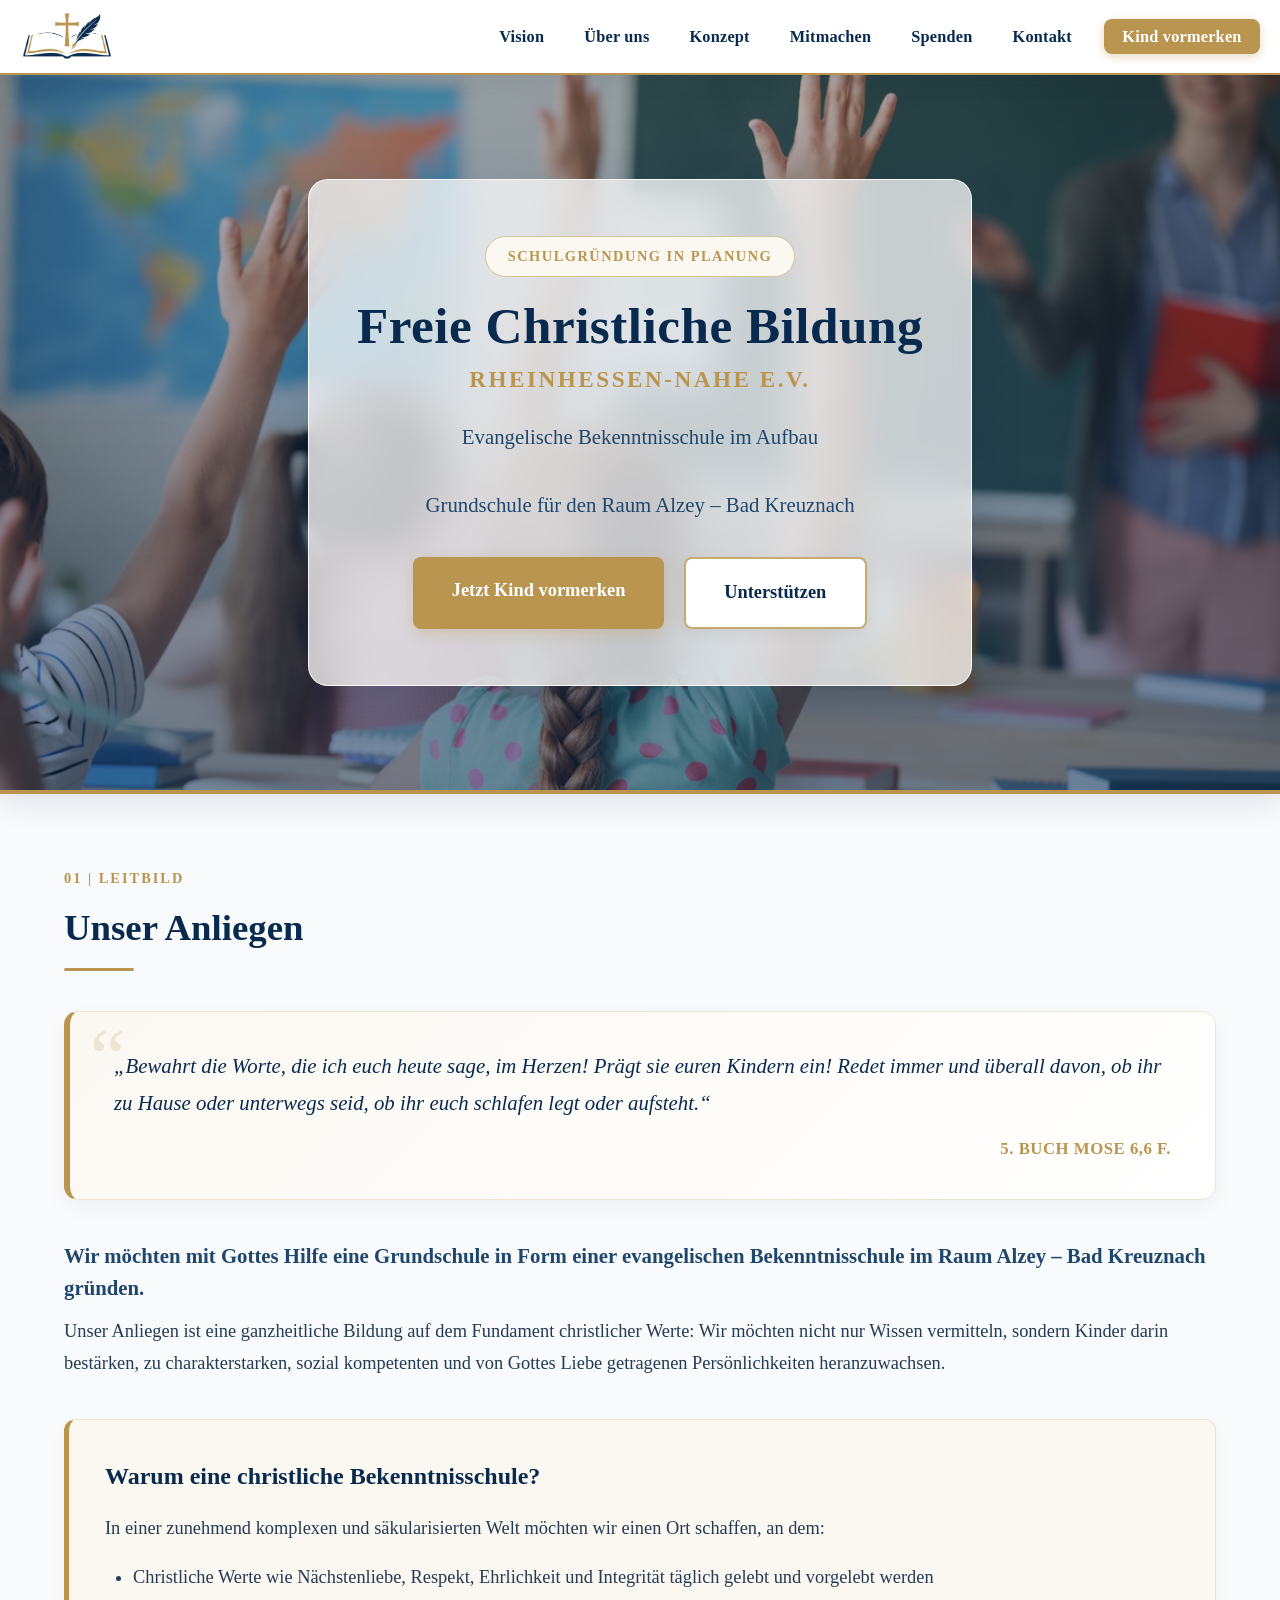
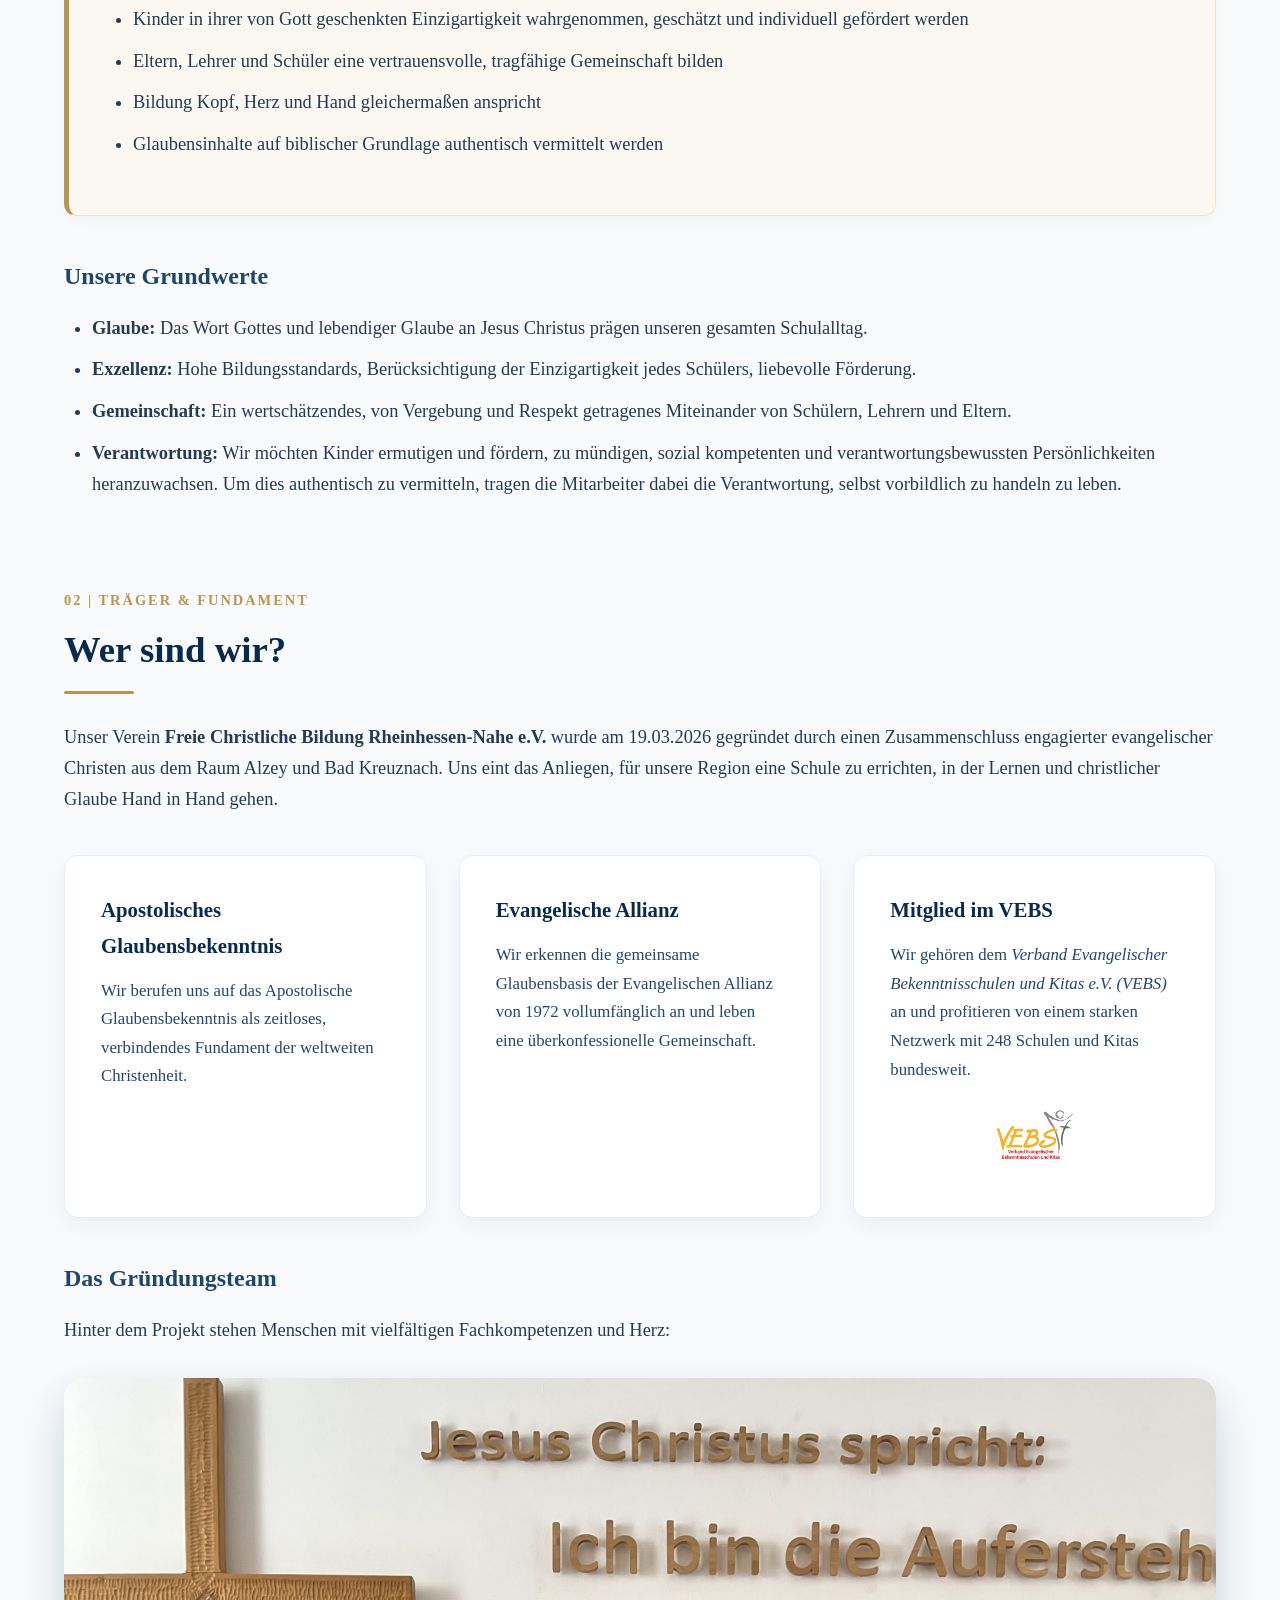
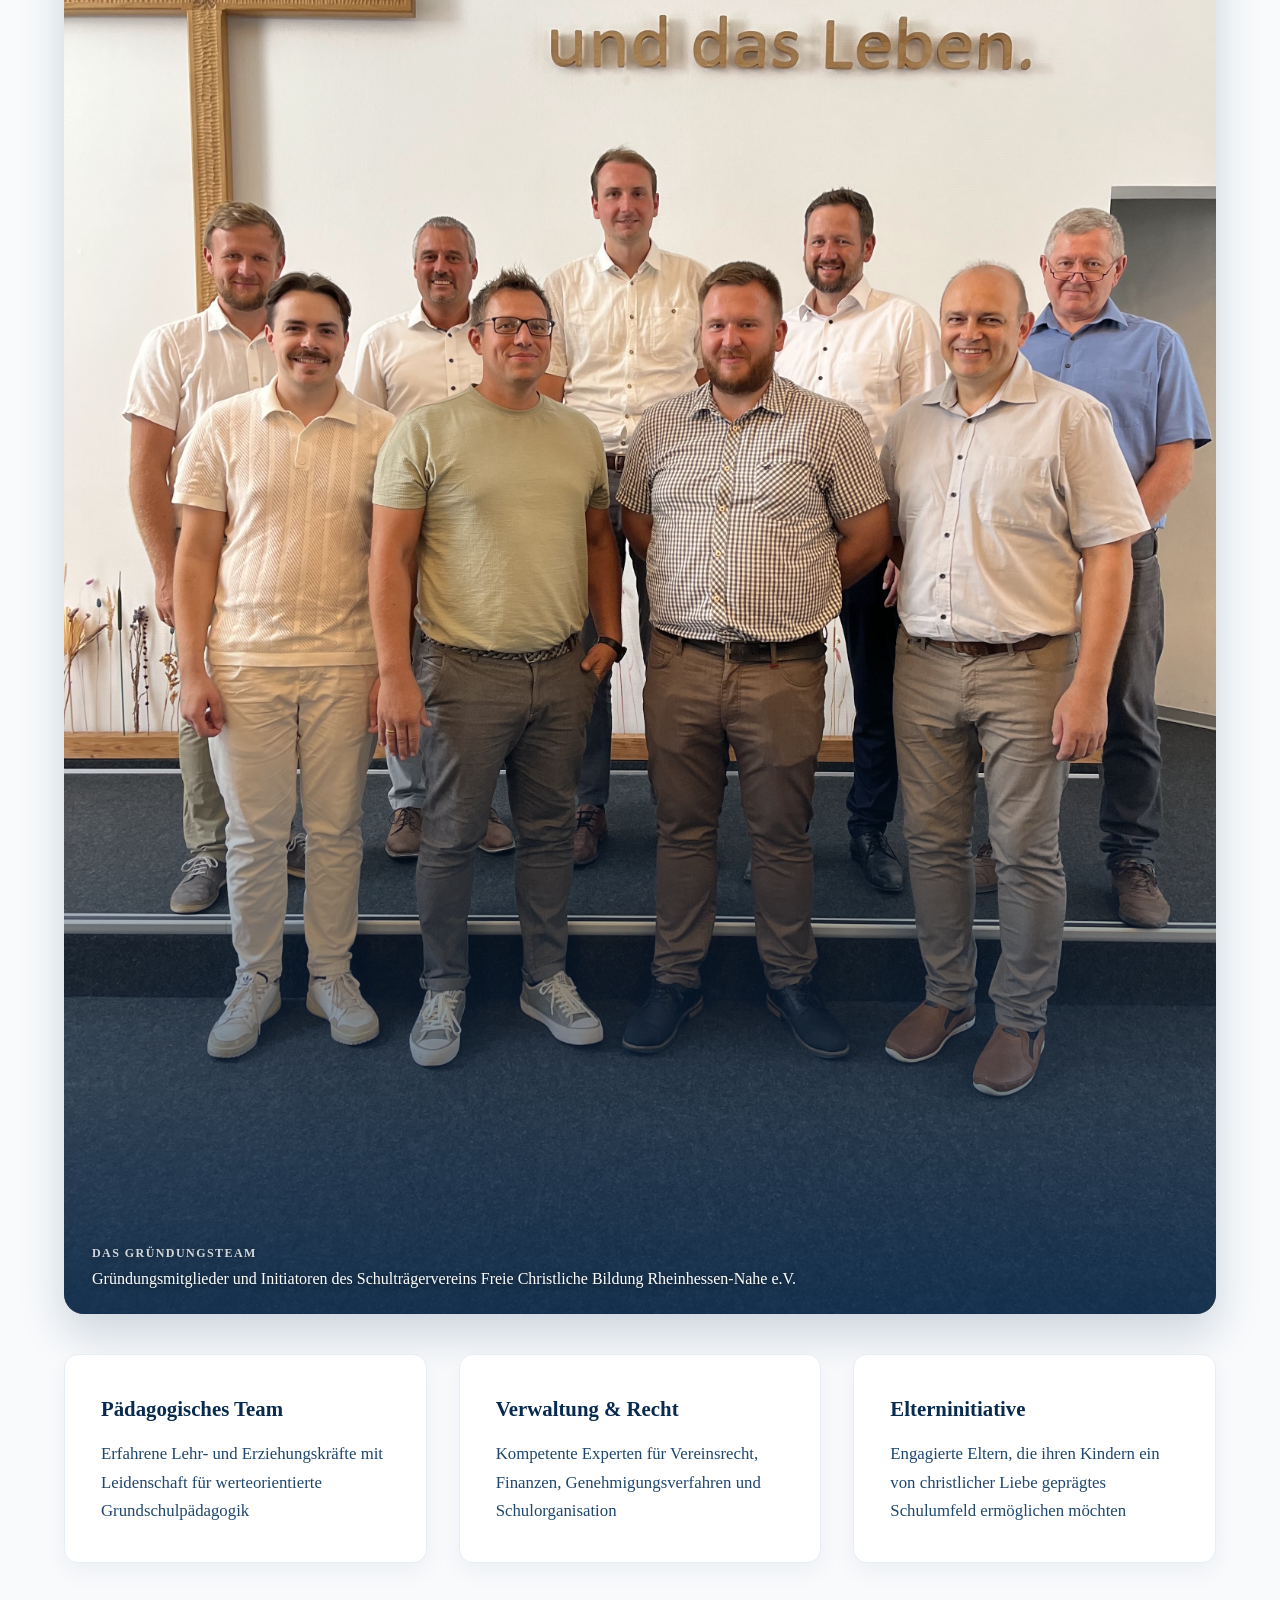
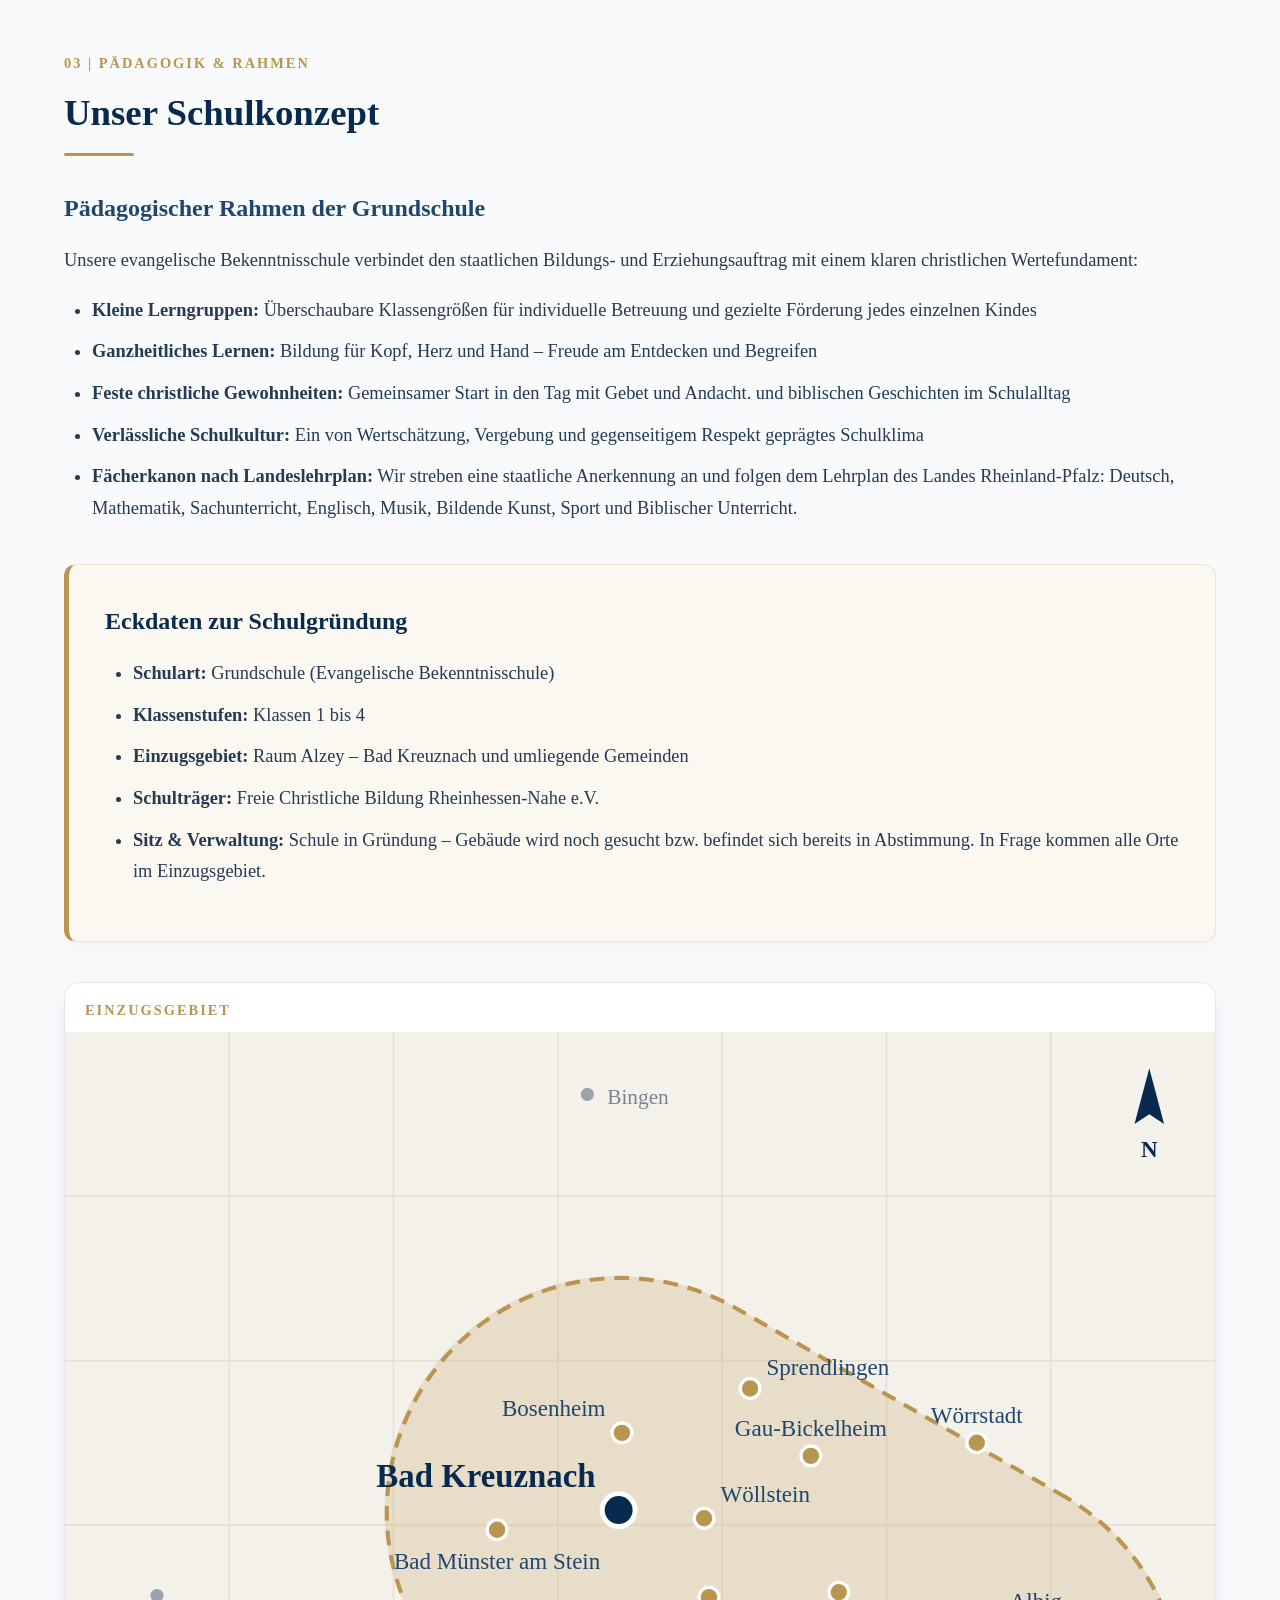
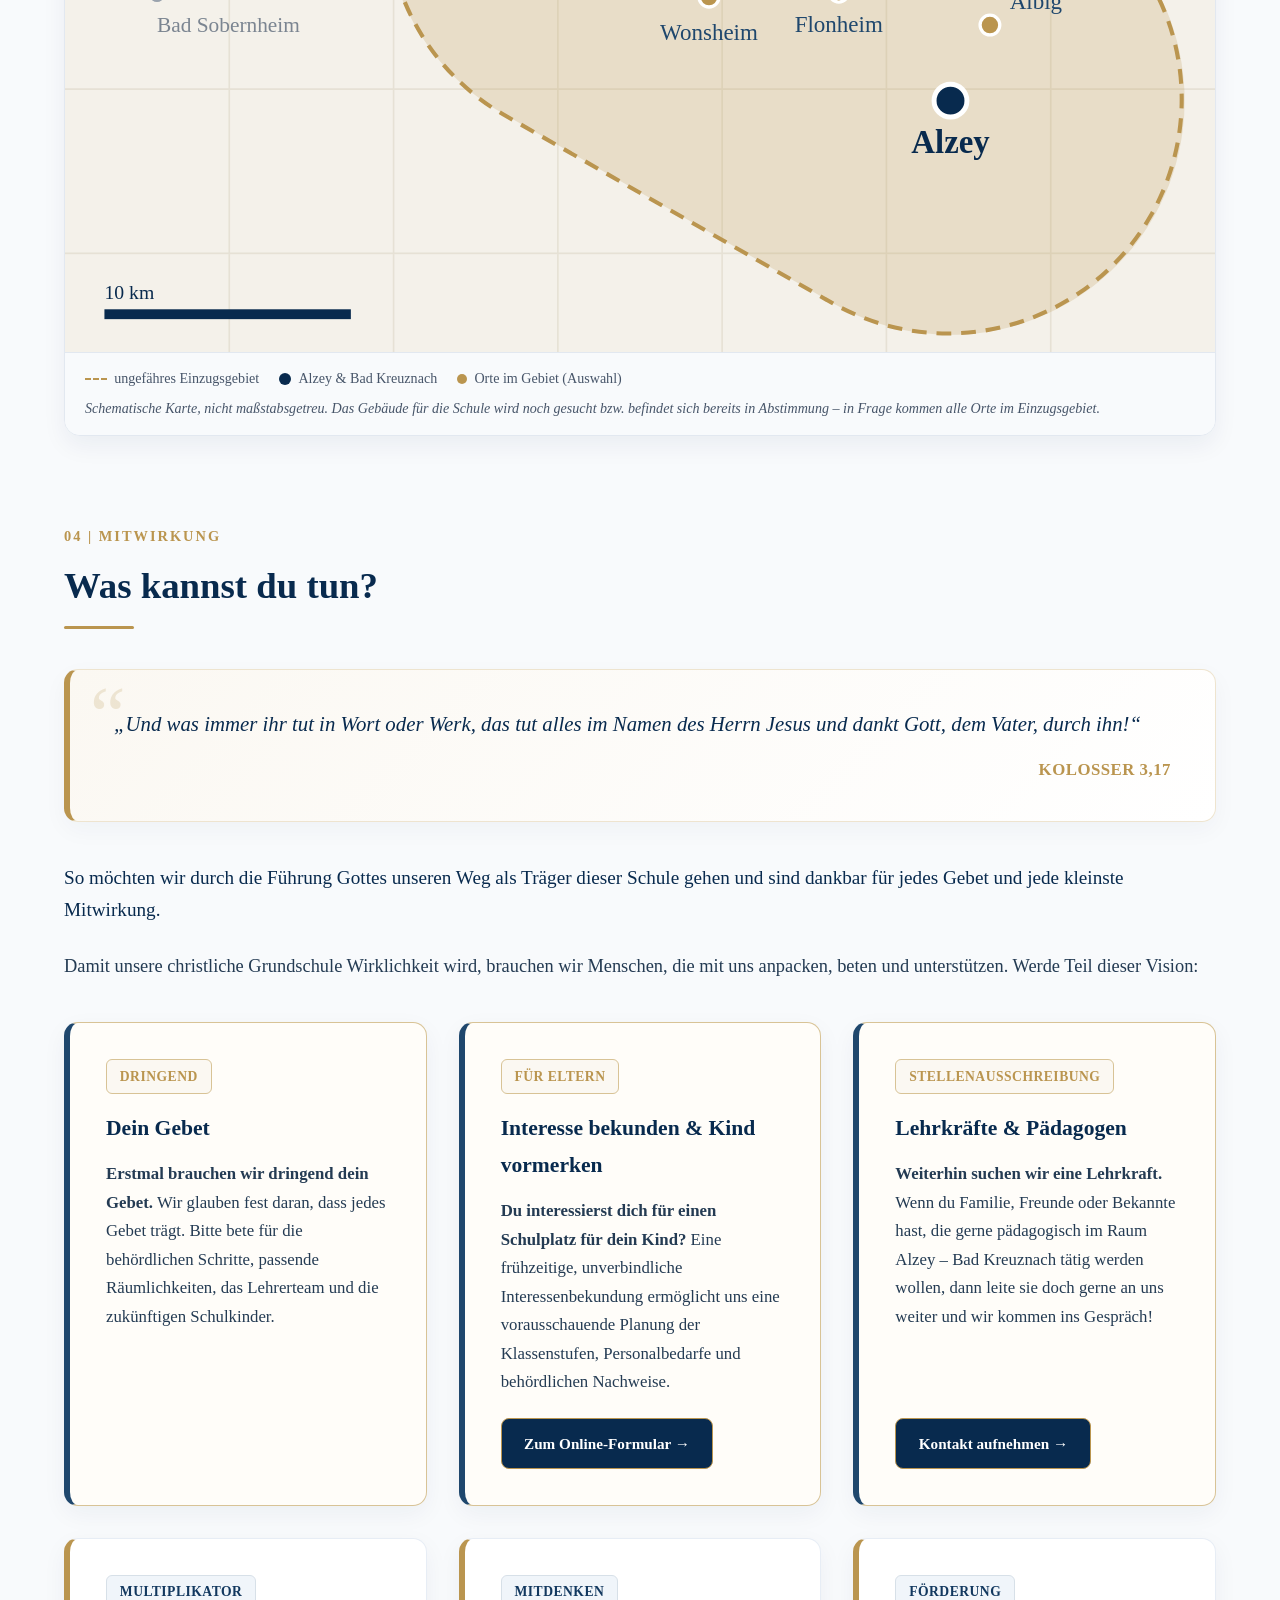
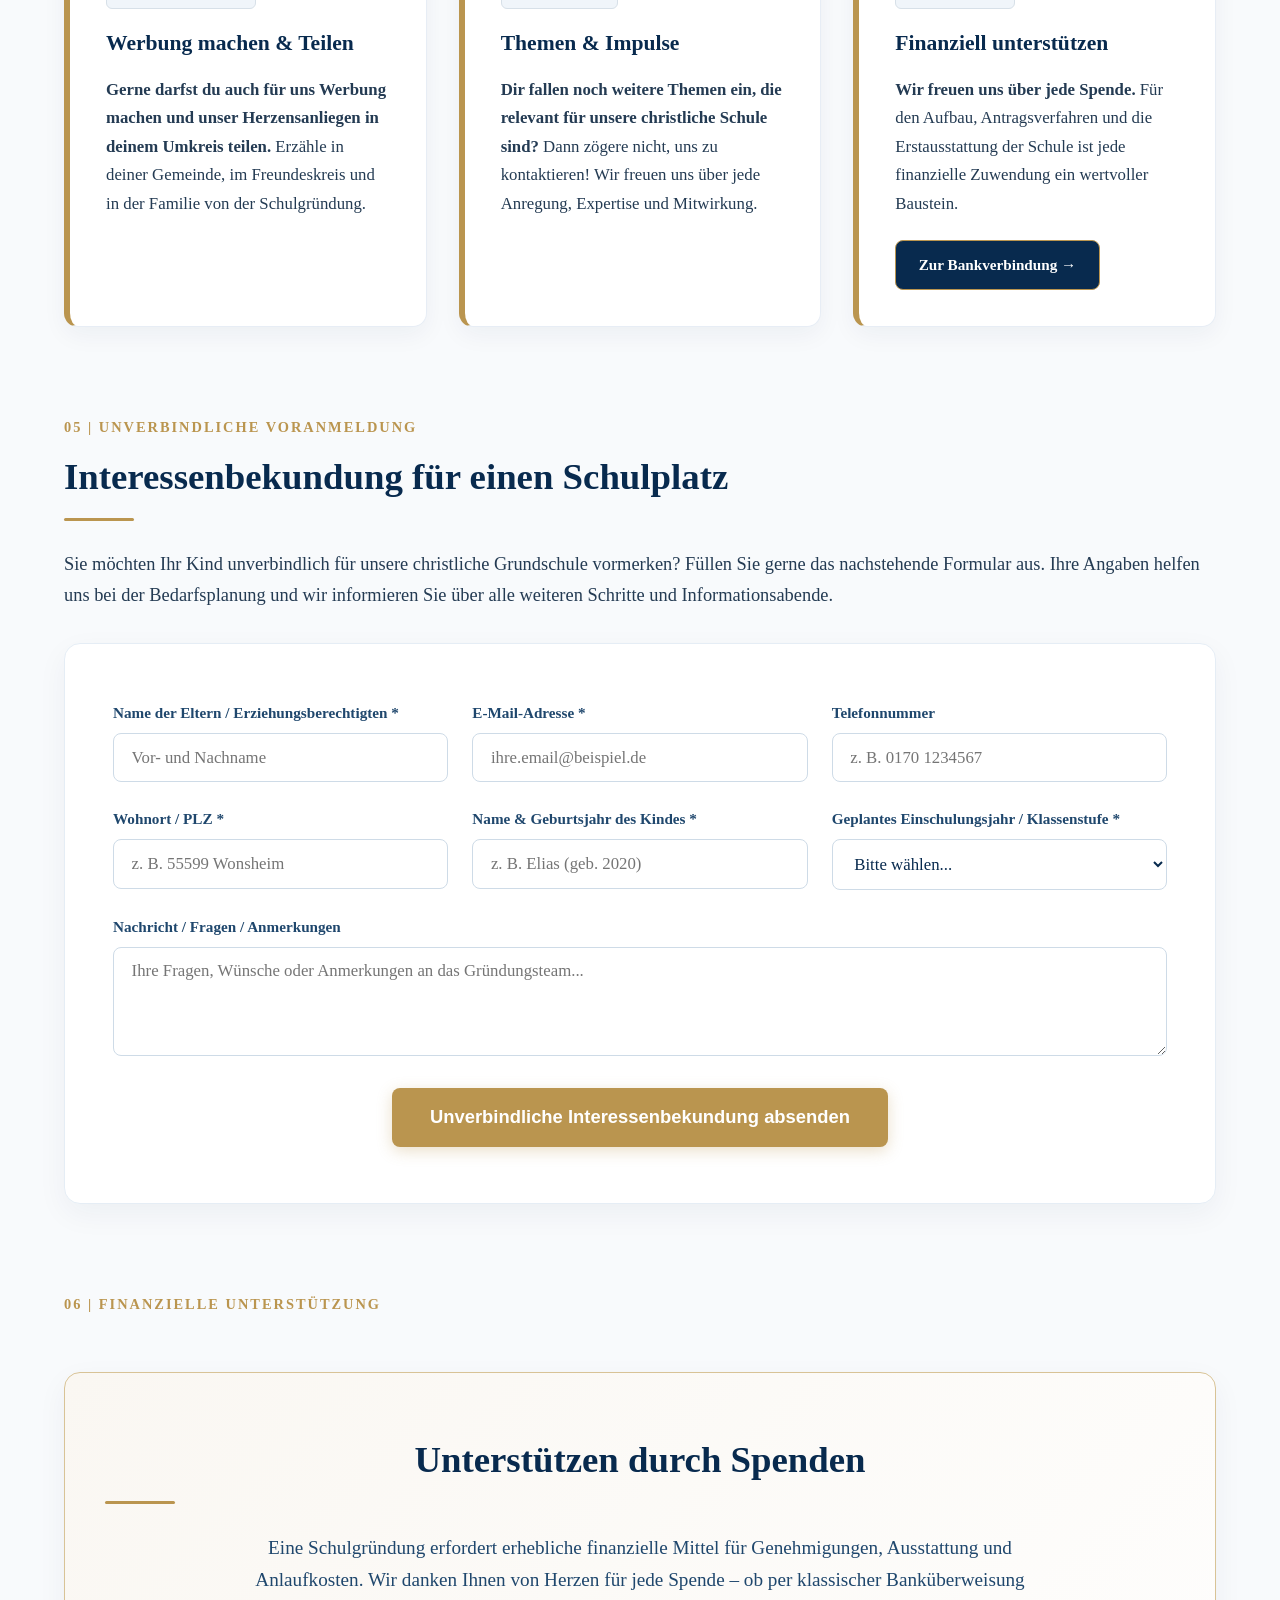
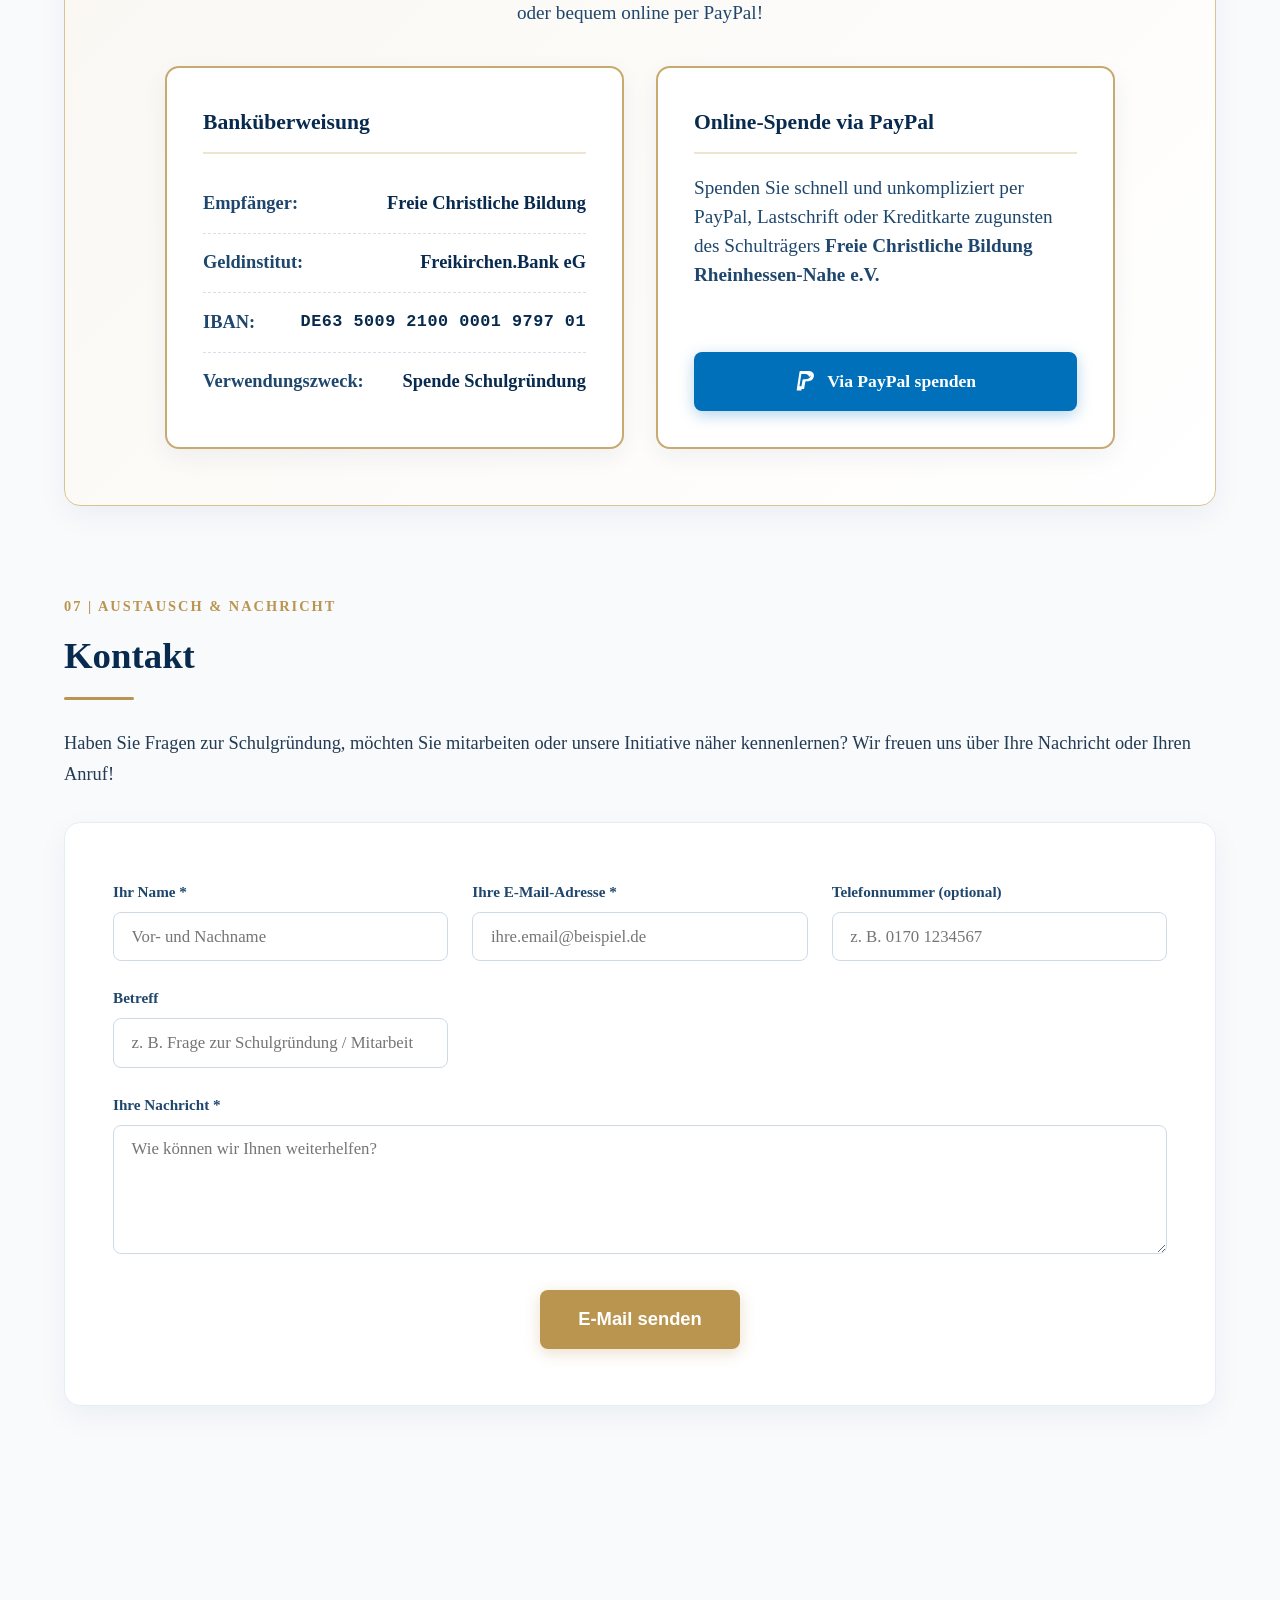
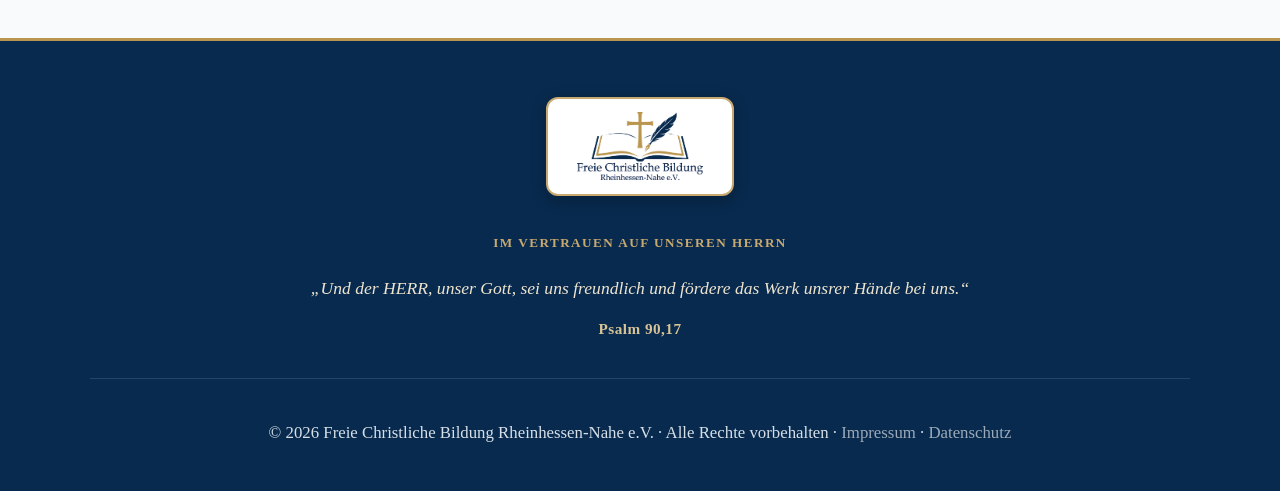
==== commit 223daf7f: "Extracted Menu from index.html to navigation.js" ====
--- a/index.html
+++ b/index.html
@@ -18,31 +18,8 @@
 
 <body>
 
-    <nav>
-        <div class="nav-container">
-            <a href="#" class="nav-brand-logo-link" title="Freie Christliche Bildung Rheinhessen-Nahe e.V.">
-                <img src="Logo ohne Text.png" alt="Freie Christliche Bildung Rheinhessen-Nahe e.V." class="nav-full-logo">
-            </a>
-
-                        <input type="checkbox" id="navToggle" class="nav-toggle-input" aria-hidden="true" tabindex="-1">
-            <label class="mobile-menu-btn" id="menuBtn" for="navToggle" role="button" aria-label="Menü öffnen / schließen">
-                <span class="menu-icon icon-open">&#x2630;</span>
-                <span class="menu-icon icon-close">&#x2715;</span>
-            </label>
-
-            <div class="nav-right-group" id="mobileNav">
-                <ul>
-                    <li><a href="#vision" onclick="closeMobileNav()">Vision</a></li>
-                    <li><a href="#wer-wir-sind" onclick="closeMobileNav()">Über uns</a></li>
-                    <li><a href="#konzept" onclick="closeMobileNav()">Konzept</a></li>
-                    <li><a href="#mitmachen" onclick="closeMobileNav()">Mitmachen</a></li>
-                    <li><a href="#spenden" onclick="closeMobileNav()">Spenden</a></li>
-                    <li><a href="#kontakt" onclick="closeMobileNav()">Kontakt</a></li>
-                    <li><a href="#formular" class="nav-cta" onclick="closeMobileNav()">Kind vormerken</a></li>
-                </ul>
-            </div>
-        </div>
-    </nav>
+    <div id="site-nav"></div>
+    <script src="navigation.js"></script>
 
     <header>
         <div class="hero-glass-card">
@@ -526,21 +503,6 @@
             </div>
         </section>
 
-        <!-- Impressum Section -->
-         <section id="impressum-section">
-            <span class="section-tag">08 | Impressum</span>
-            <h2>Impressum</h2>
-            <p>
-                Freie Christliche Bildung Rheinhessen-Nahe e.V.<br>
-                VR 42691 - Vereinsregister des Amtsgerichts Mainz<br>
-                Robert König<br>
-                Am Holzweg 8<br>
-                55599 Wonsheim<br>
-                Deutschland<br>
-                robert.koenig@fcbrn.de<br>
-            </p>
-        </section>
-        
     </div>
 
         <footer id="impressum">
@@ -557,10 +519,10 @@
                 <div class=footer-verse-ref>Psalm 90,17</div>
             </div>
 
-            <div class="footer-tagline">Freie Christliche Bildung Rheinhessen-Nahe e.V. &middot; Evangelische Bekenntnisschule im Aufbau (Alzey – Bad Kreuznach)</div>
+            <div class="footer-tagline"></div>
 
             <div class="footer-copyright">
-                <p>&copy; 2026 Freie Christliche Bildung Rheinhessen-Nahe e.V. &middot; Alle Rechte vorbehalten &middot; <a href="impressum.html">Impressum</a> &middot; <a href="datenschutz.html">Datenschutz</a></p>
+                <p>&copy; 2026 Freie Christliche Bildung Rheinhessen-Nahe e.V. &middot; Alle Rechte vorbehalten &middot; <a href="Impressum.html">Impressum</a> &middot; <a href="datenschutz.html">Datenschutz</a></p>
             </div>
         </div>
     </footer>
@@ -568,21 +530,7 @@
 
     
     <script>
-        // --- 1. Mobile Menu Controller (Zusatz: Menü schließen) ---
-        function closeMobileNav() {
-            var t = document.getElementById("navToggle");
-            if (t) t.checked = false;
-        }
-        window.closeMobileNav = closeMobileNav;
-
-        document.addEventListener("click", function(e) {
-            var t = document.getElementById("navToggle");
-            if (t && t.checked && !e.target.closest(".nav-container")) {
-                closeMobileNav();
-            }
-        });
-
-        // --- 2. Scroll Reveal & Intersection Observer ---
+        // --- Scroll Reveal & Intersection Observer ---
         document.addEventListener("DOMContentLoaded", function() {
             var targets = document.querySelectorAll(
                 "section .section-tag, section h2, section h3, .bible-quote-illuminated, .highlight-box, .form-container, .donation-box, .modern-cta-box, .info-card, .action-card, .contact-card, section > p"
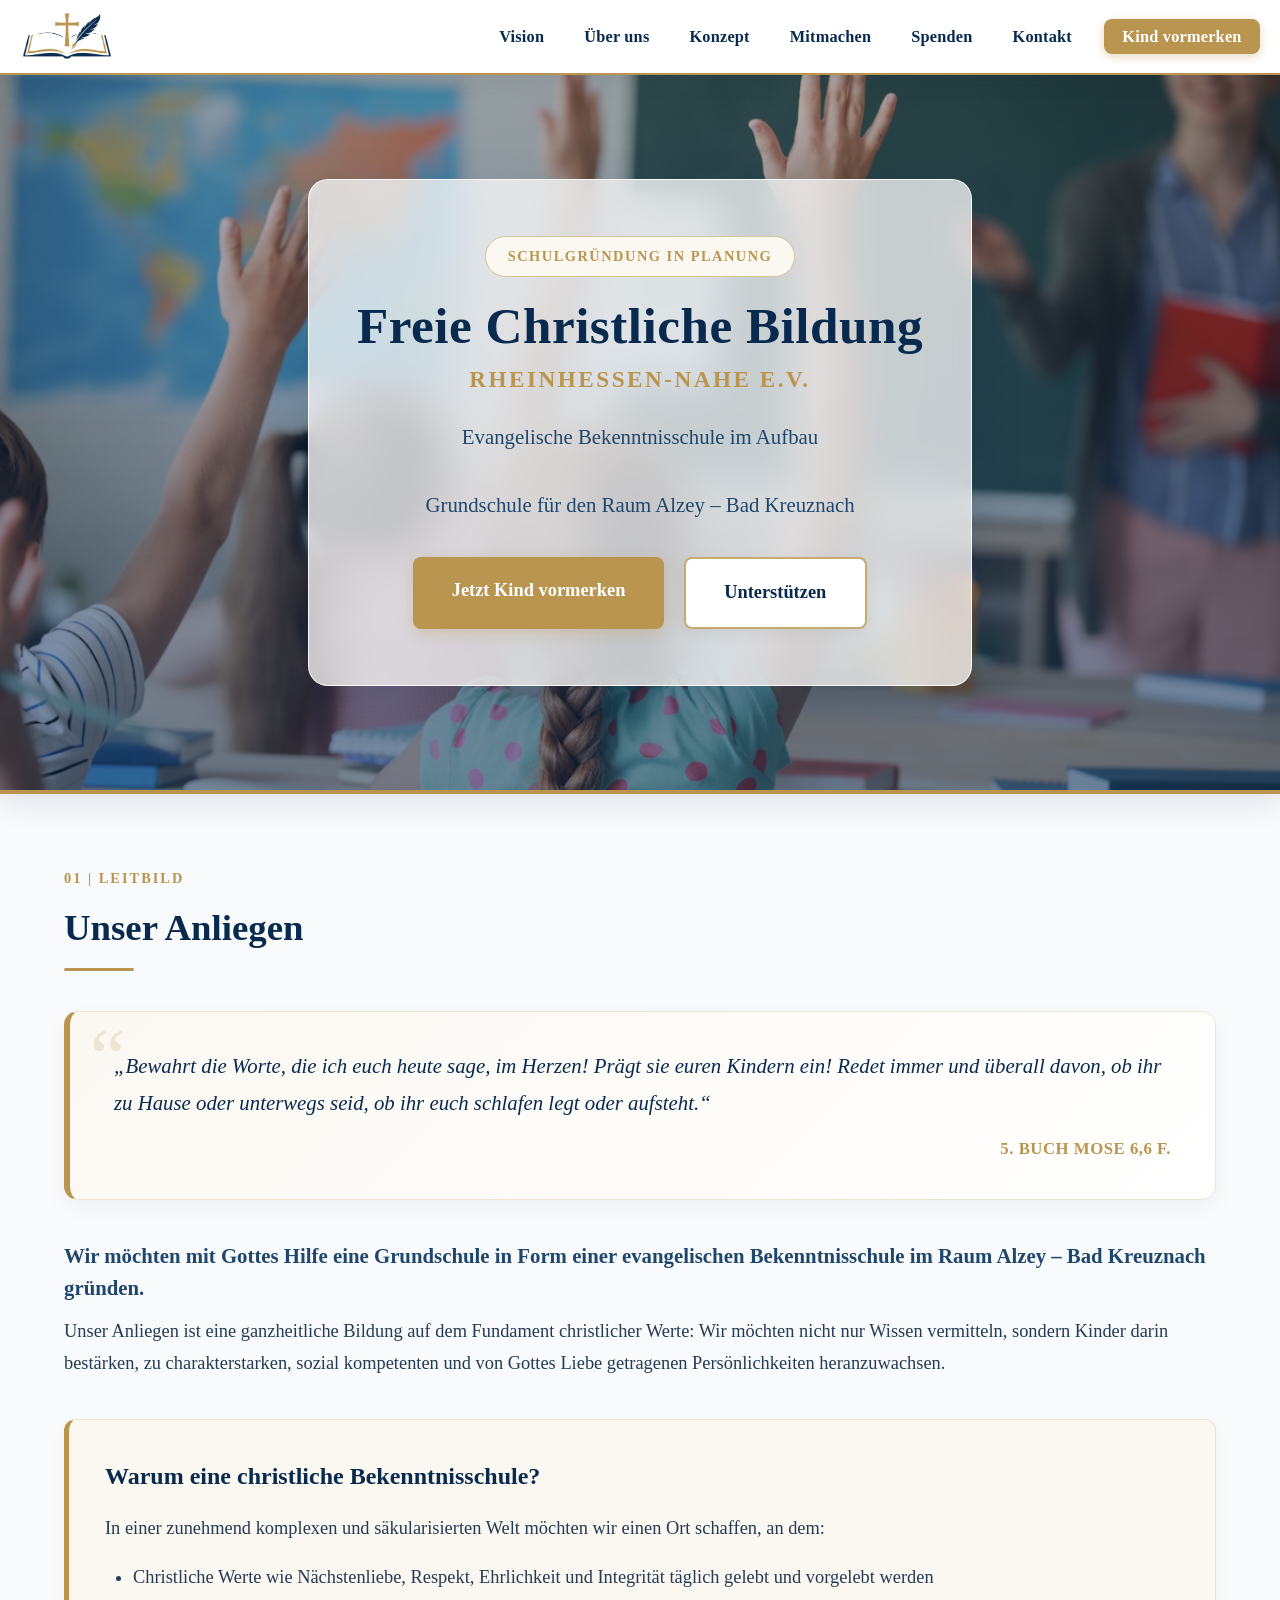
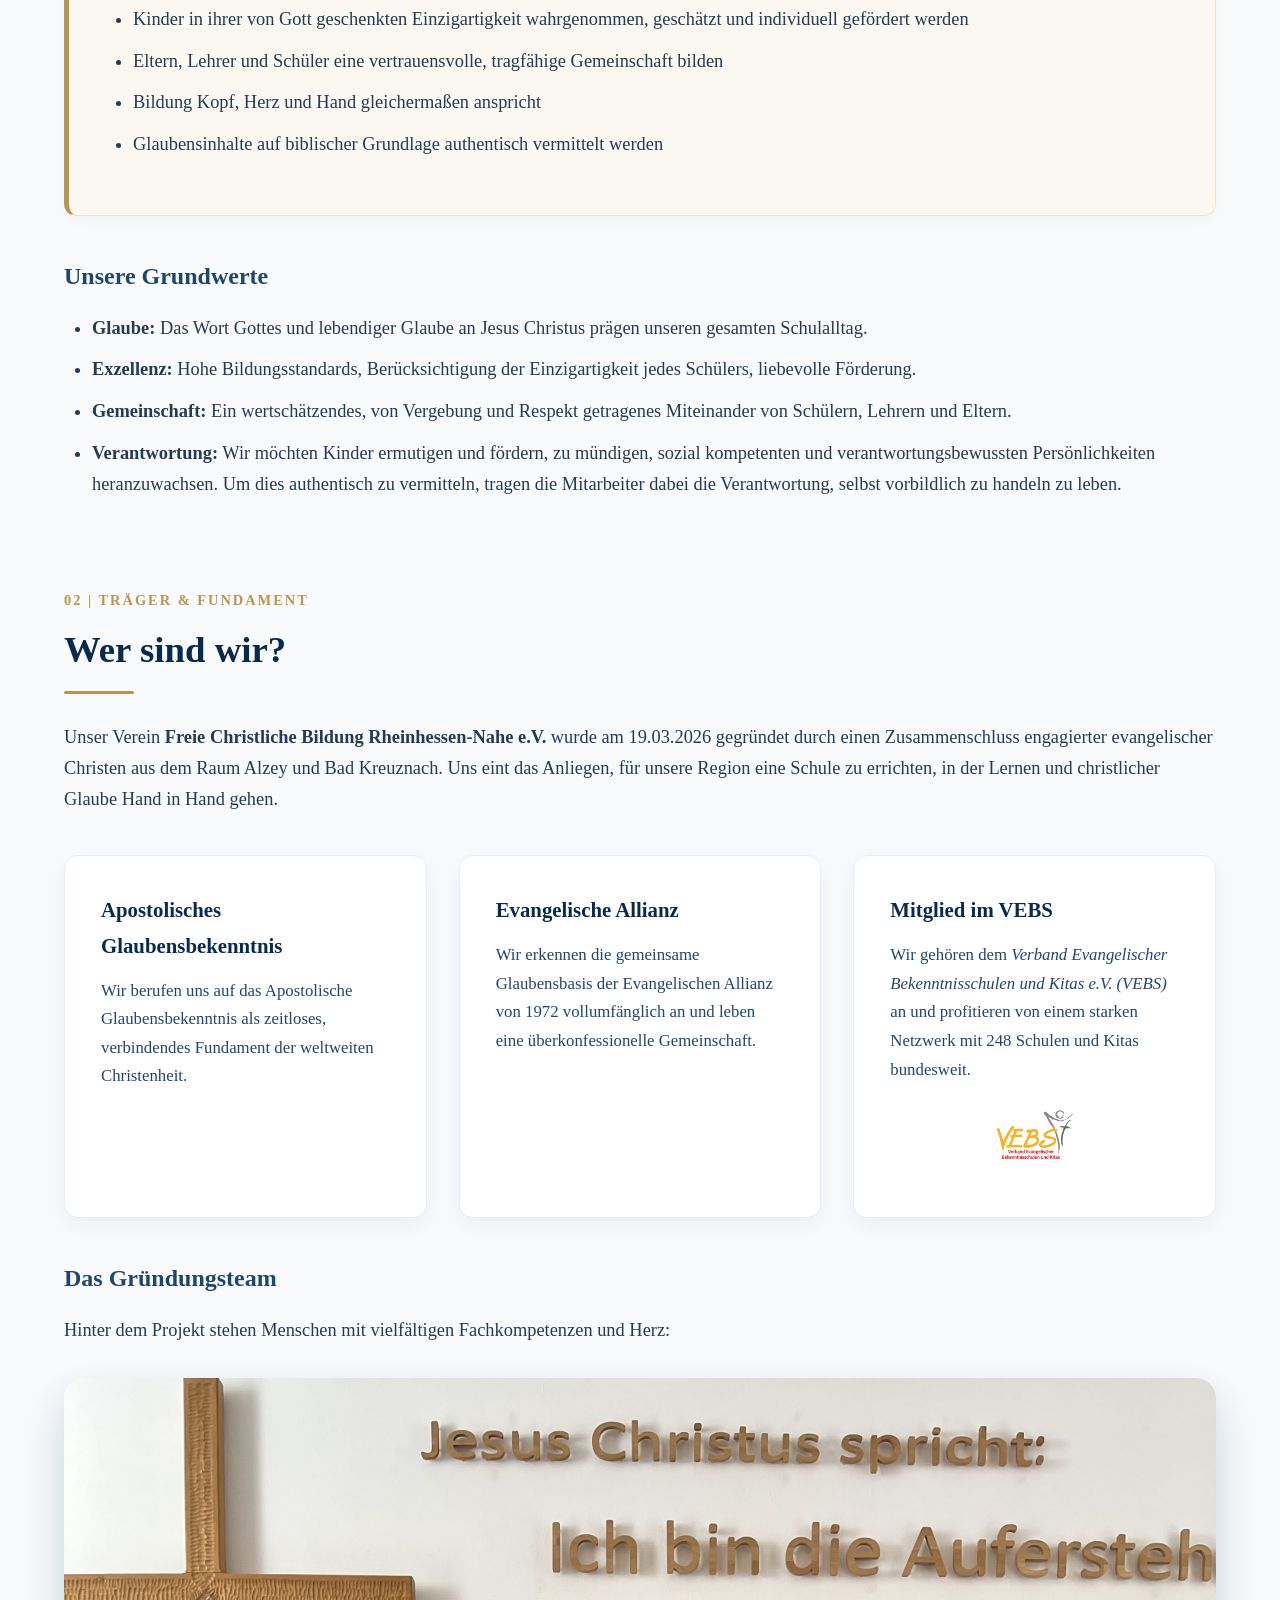
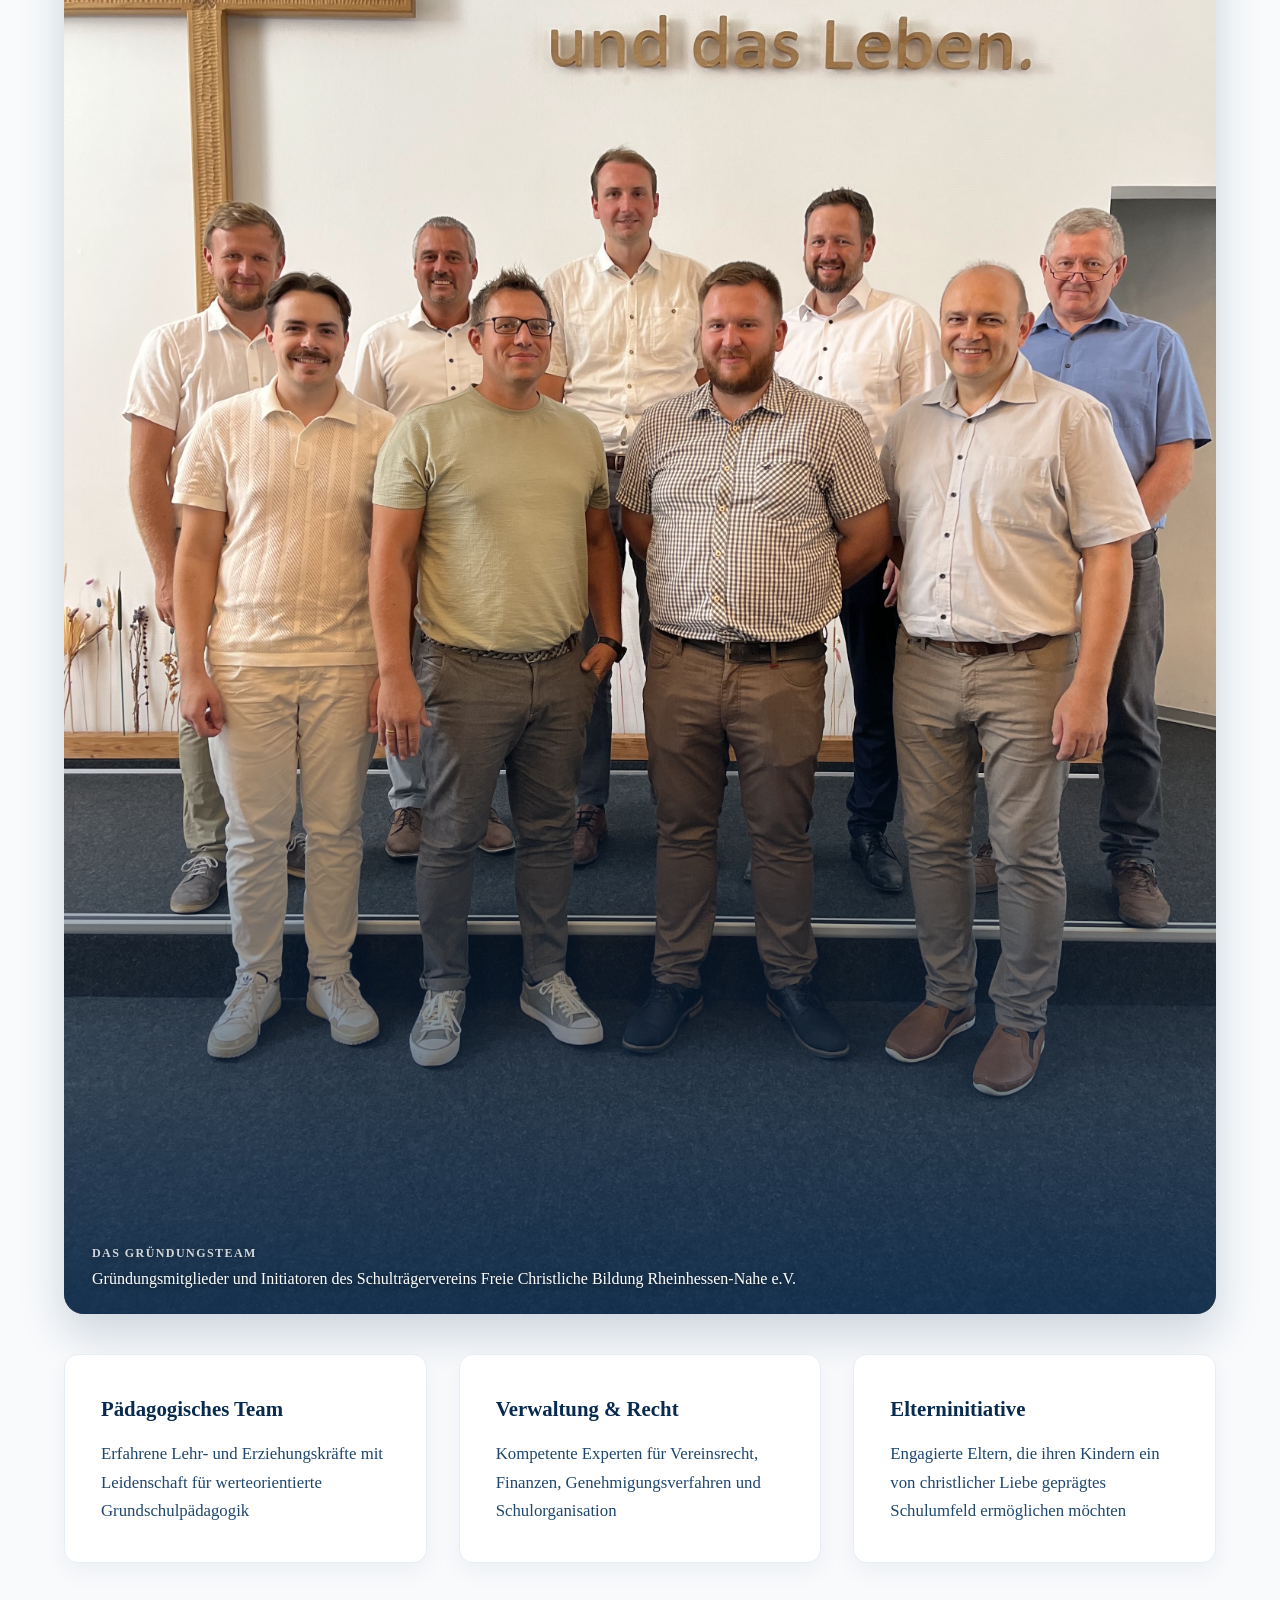
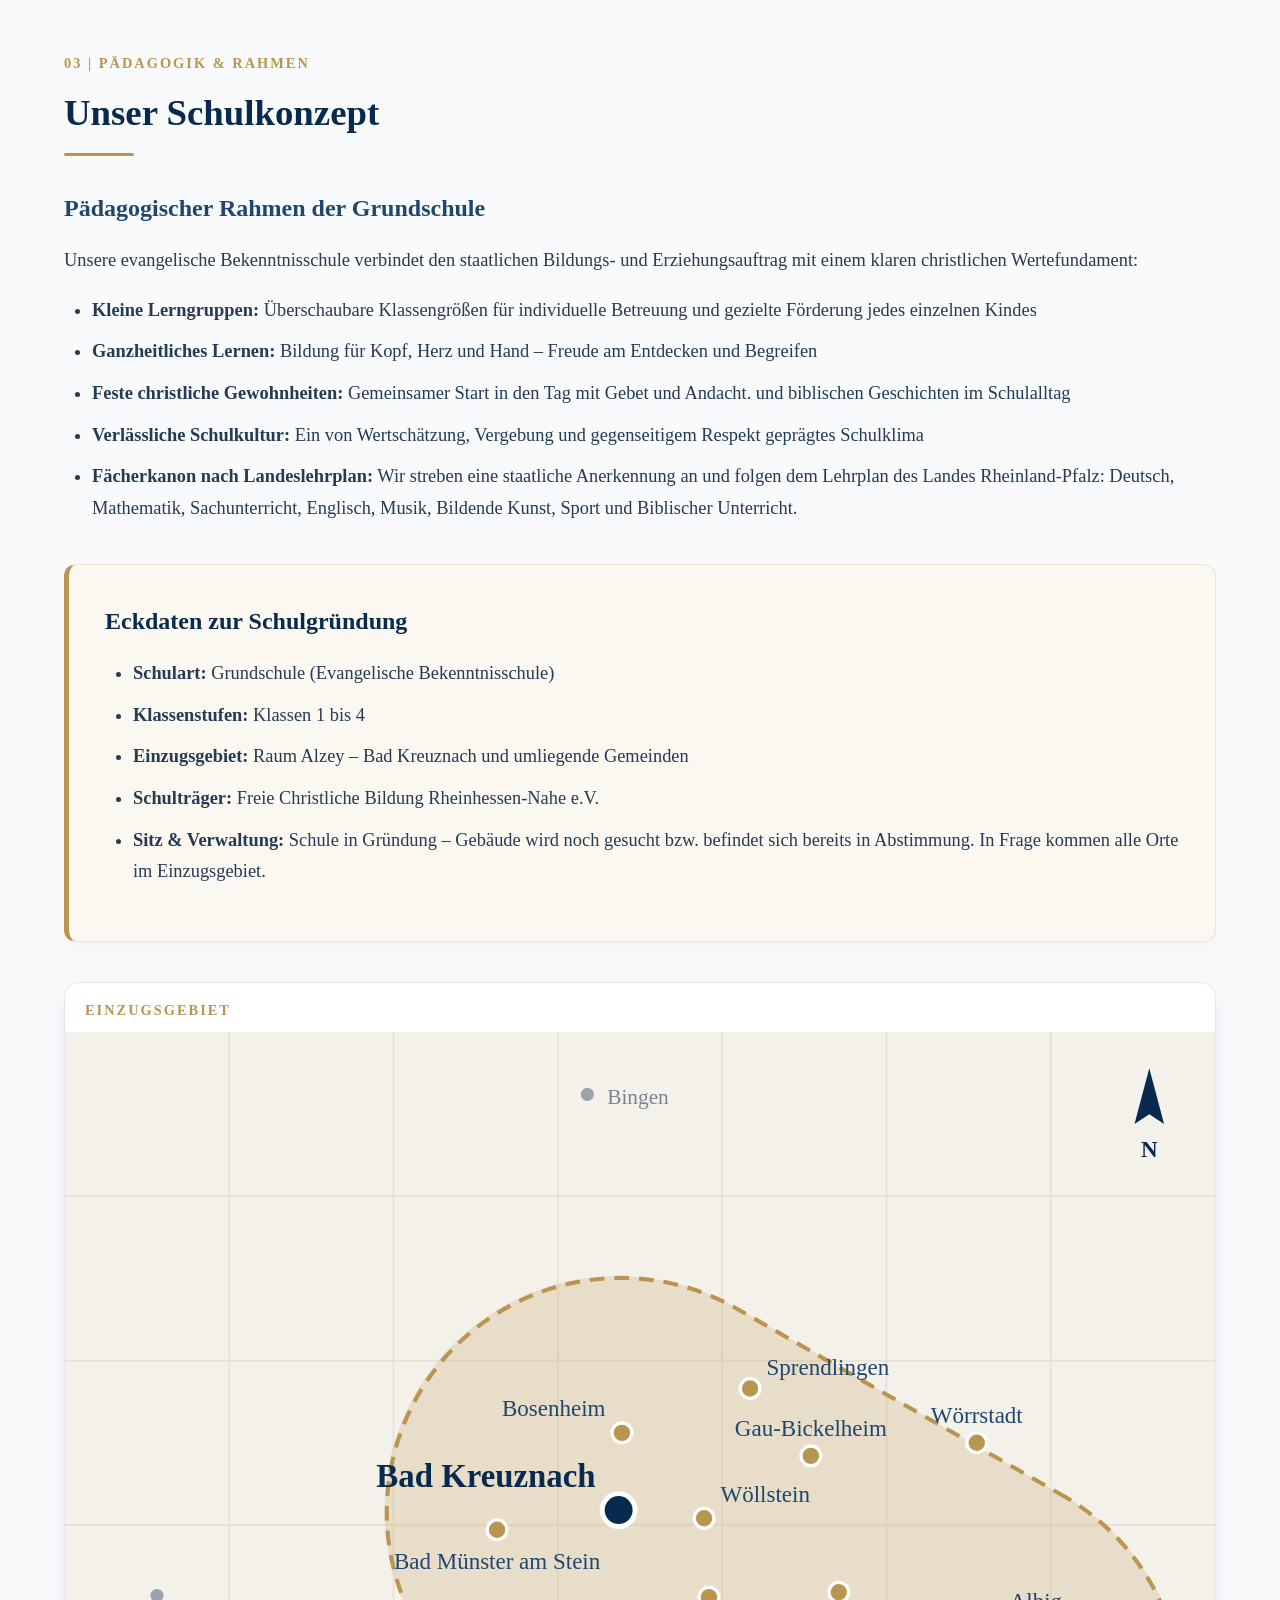
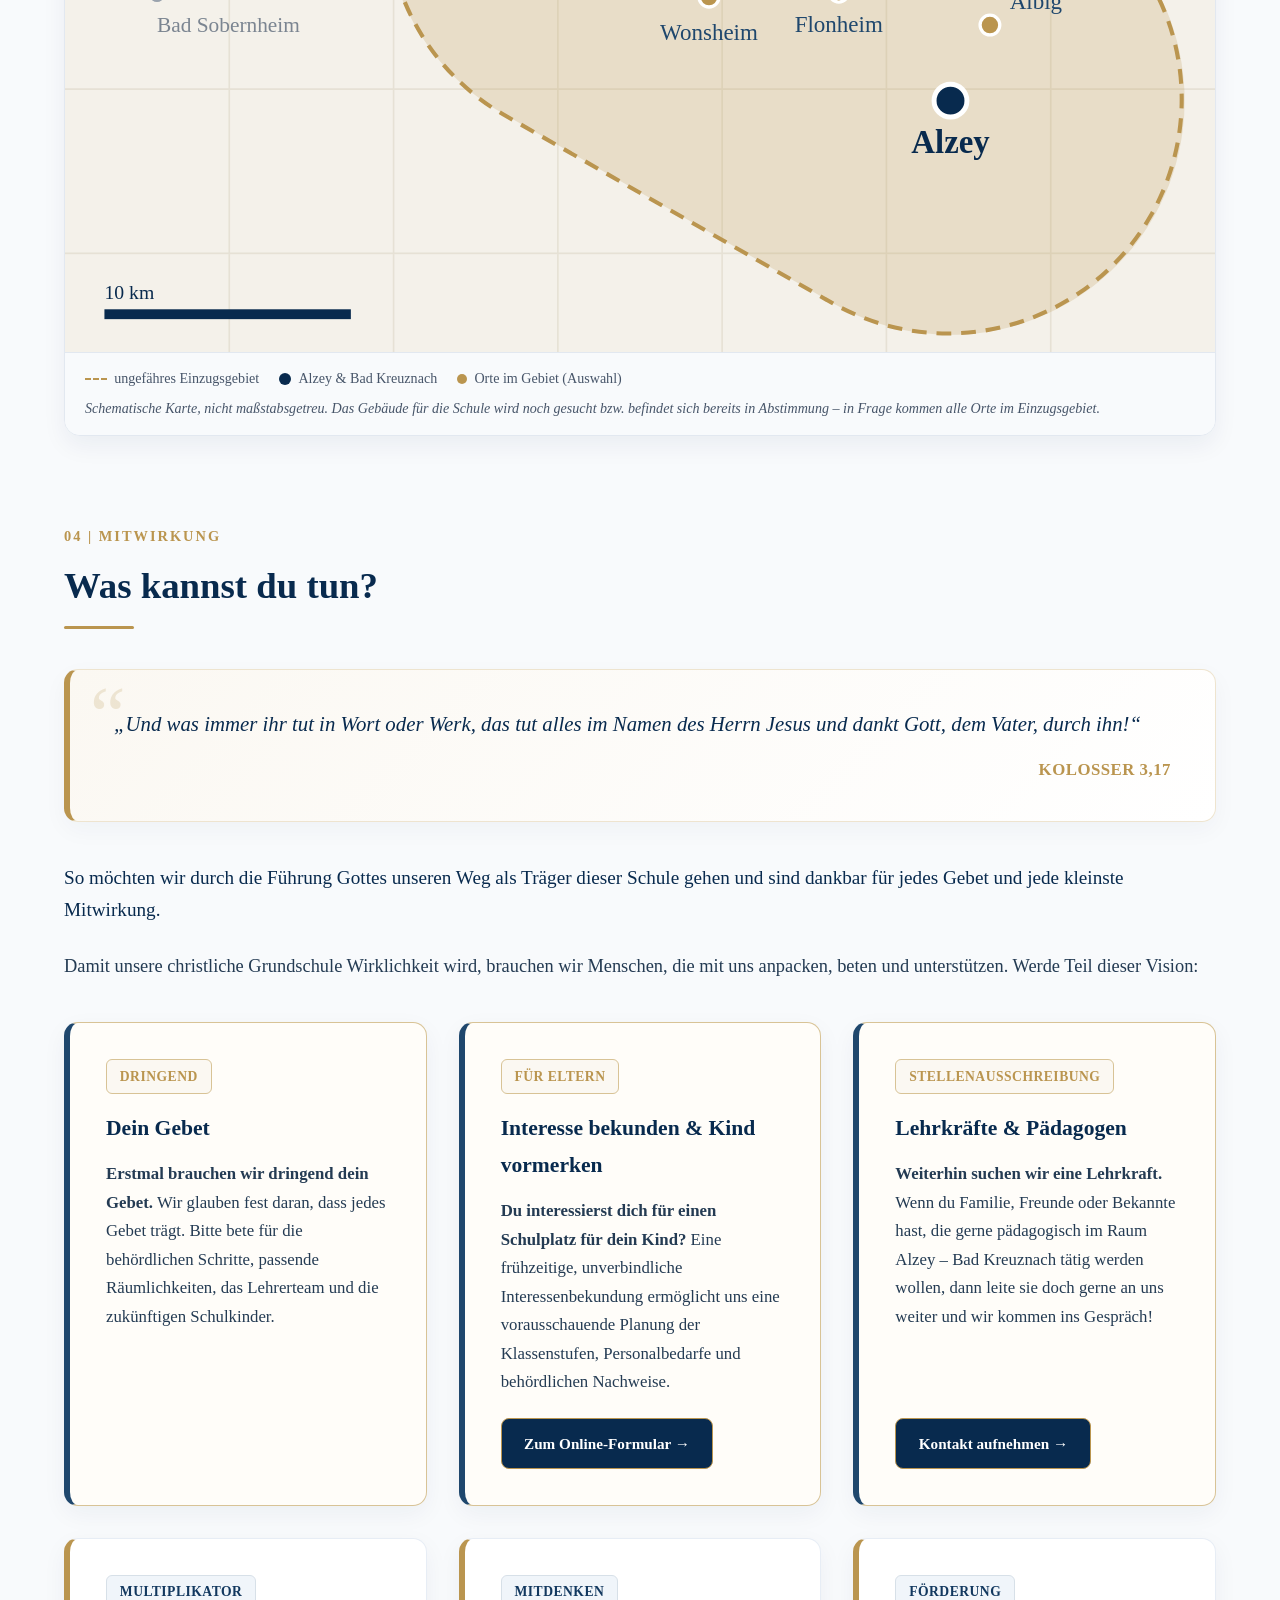
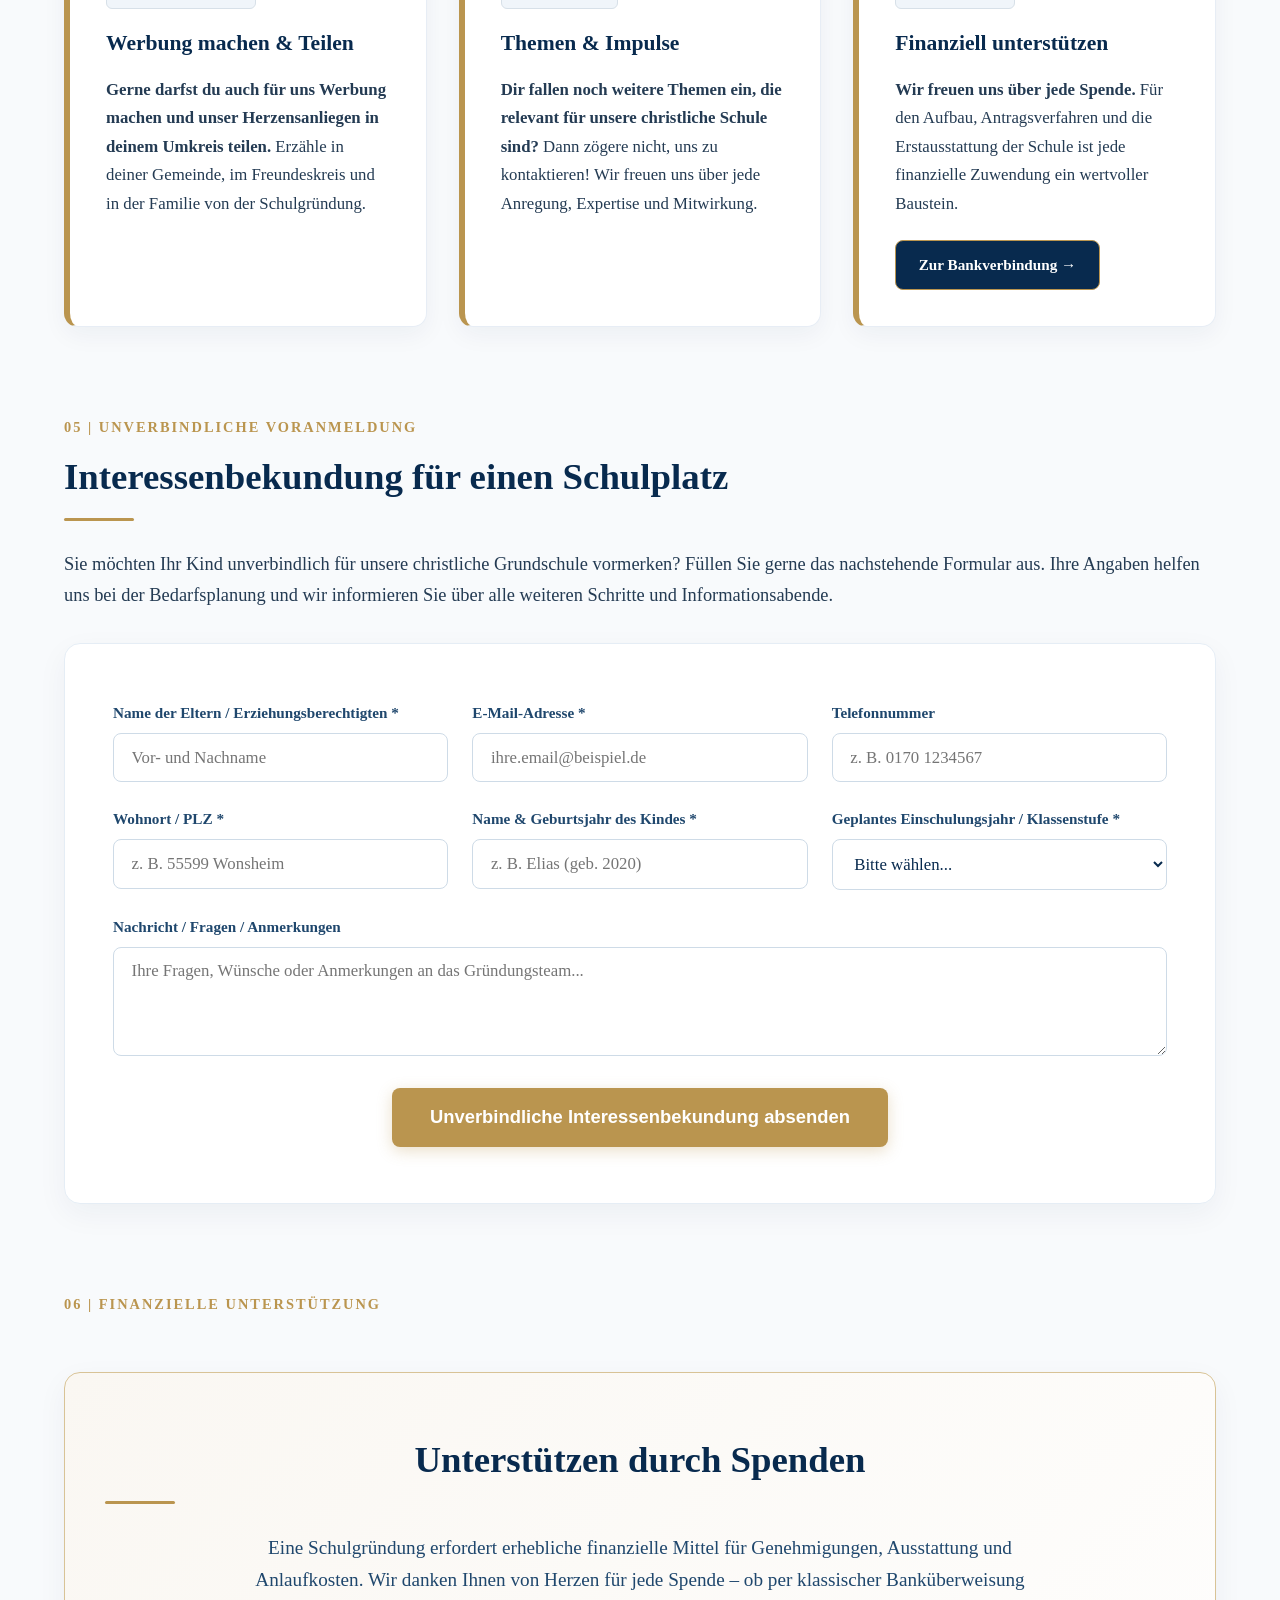
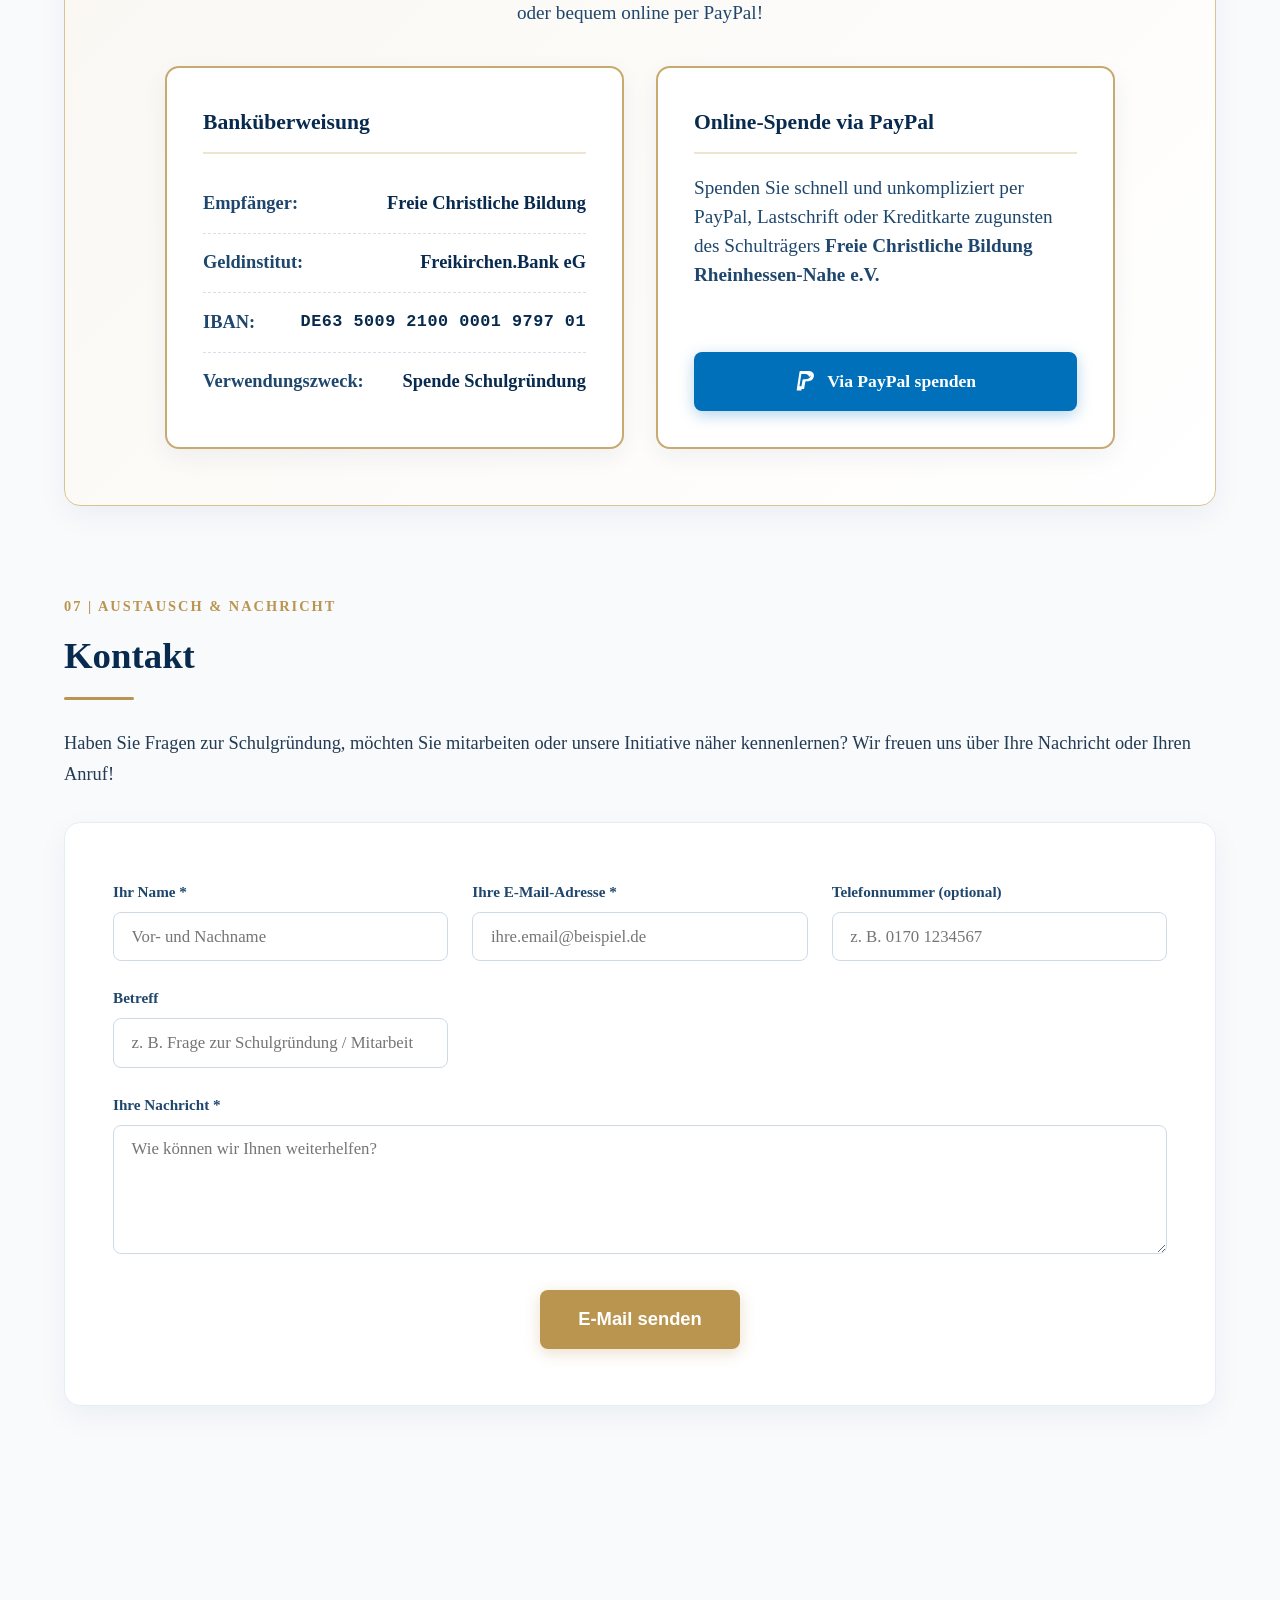
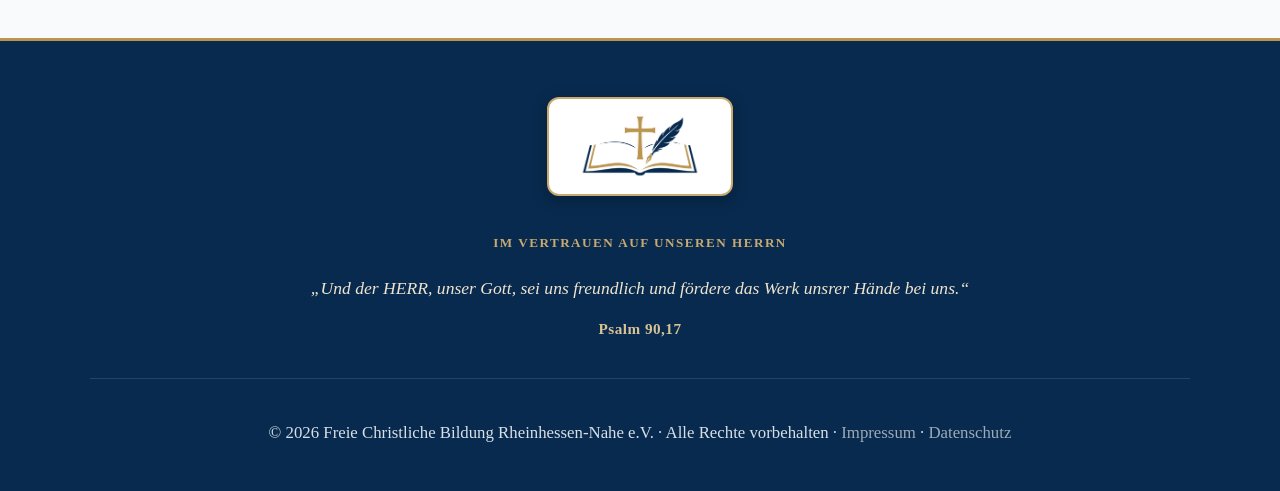
==== commit 0e8f1a60: "Extracted Footer from index.html to footer.js" ====
--- a/index.html
+++ b/index.html
@@ -505,27 +505,8 @@
 
     </div>
 
-        <footer id="impressum">
-        <div class="footer-inner">
-            <div class="footer-logo-badge">
-                <img src="Logo.png" alt="Freie Christliche Bildung Rheinhessen-Nahe e.V." class="footer-logo">
-            </div>
-            
-            <div class=footer-verse-container>
-                <div class="footer-verse-title">Im Vertrauen auf unseren Herrn</div>
-                <p class=footer-verse>
-                    „Und der HERR, unser Gott, sei uns freundlich und fördere das Werk unsrer Hände bei uns.“
-                </p>
-                <div class=footer-verse-ref>Psalm 90,17</div>
-            </div>
-
-            <div class="footer-tagline"></div>
-
-            <div class="footer-copyright">
-                <p>&copy; 2026 Freie Christliche Bildung Rheinhessen-Nahe e.V. &middot; Alle Rechte vorbehalten &middot; <a href="Impressum.html">Impressum</a> &middot; <a href="datenschutz.html">Datenschutz</a></p>
-            </div>
-        </div>
-    </footer>
+    <div id="site-footer"></div>
+    <script src="footer.js"></script>
 
 
     
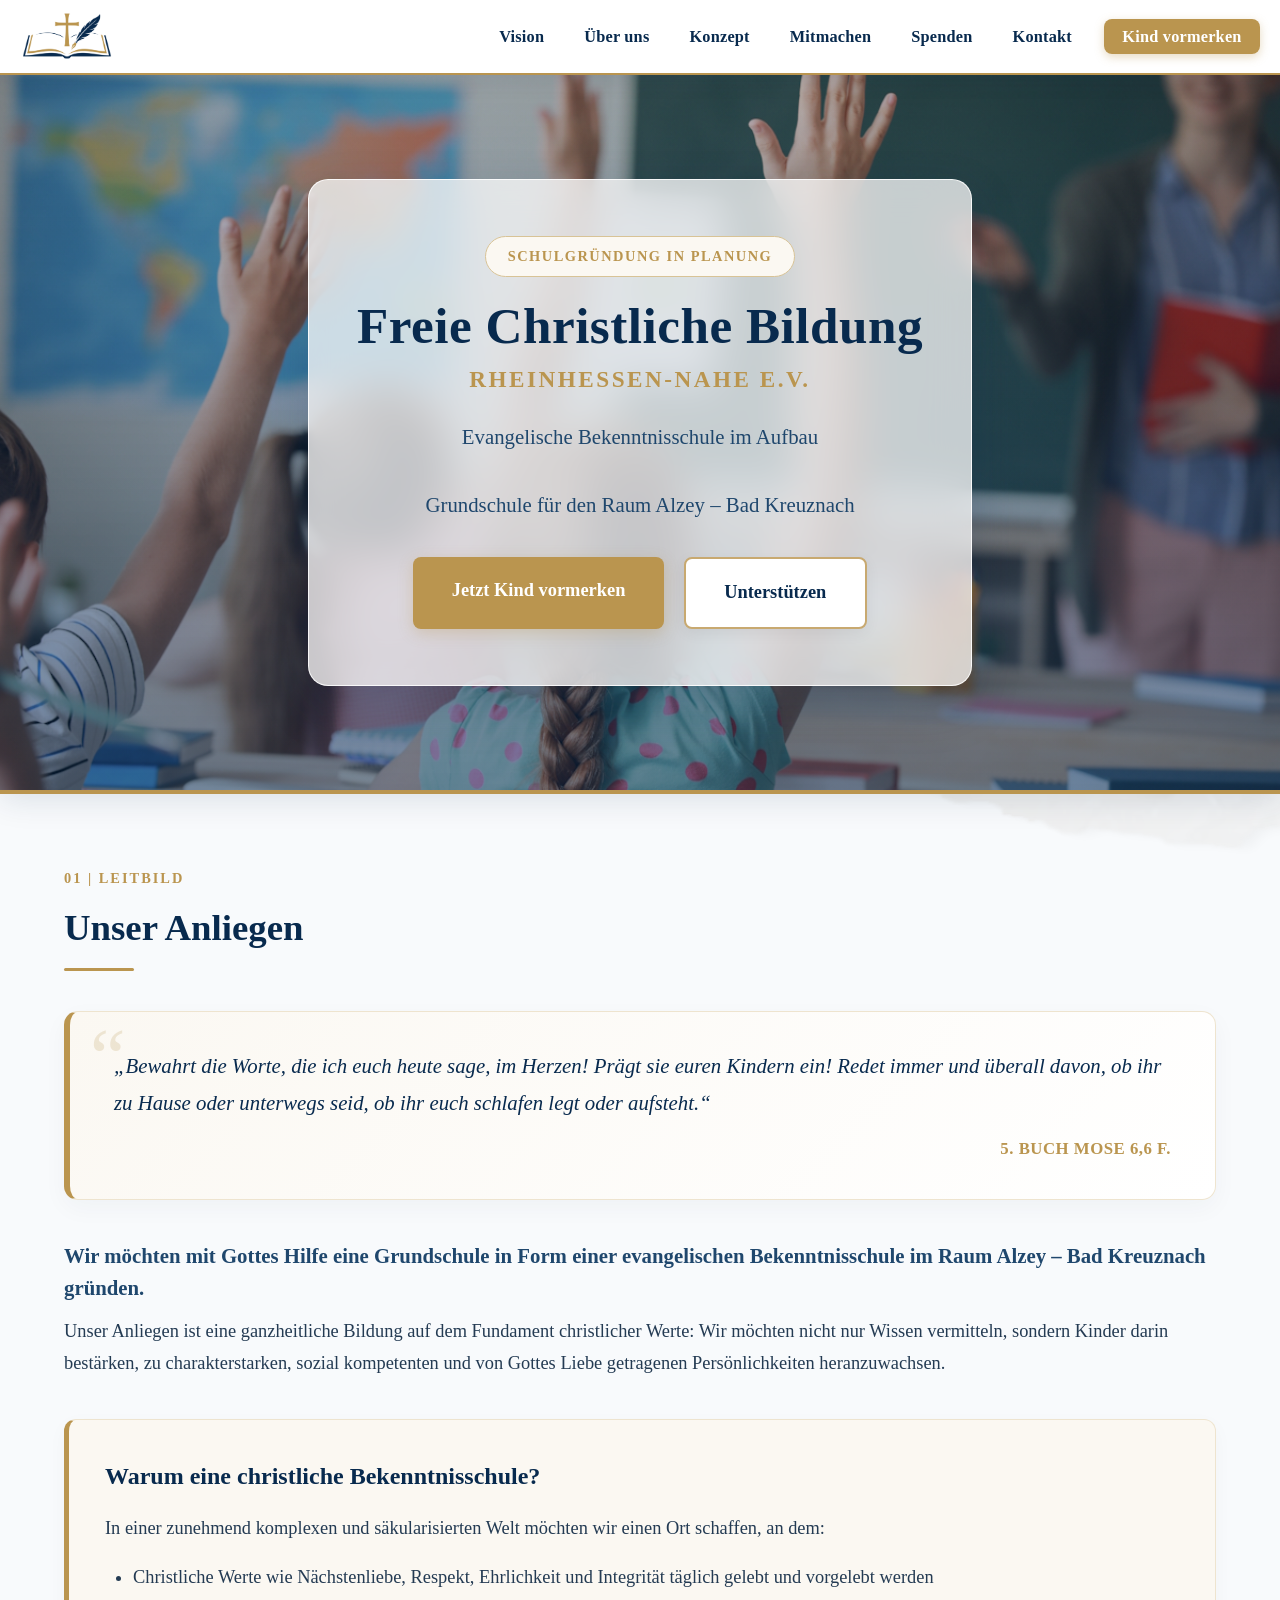
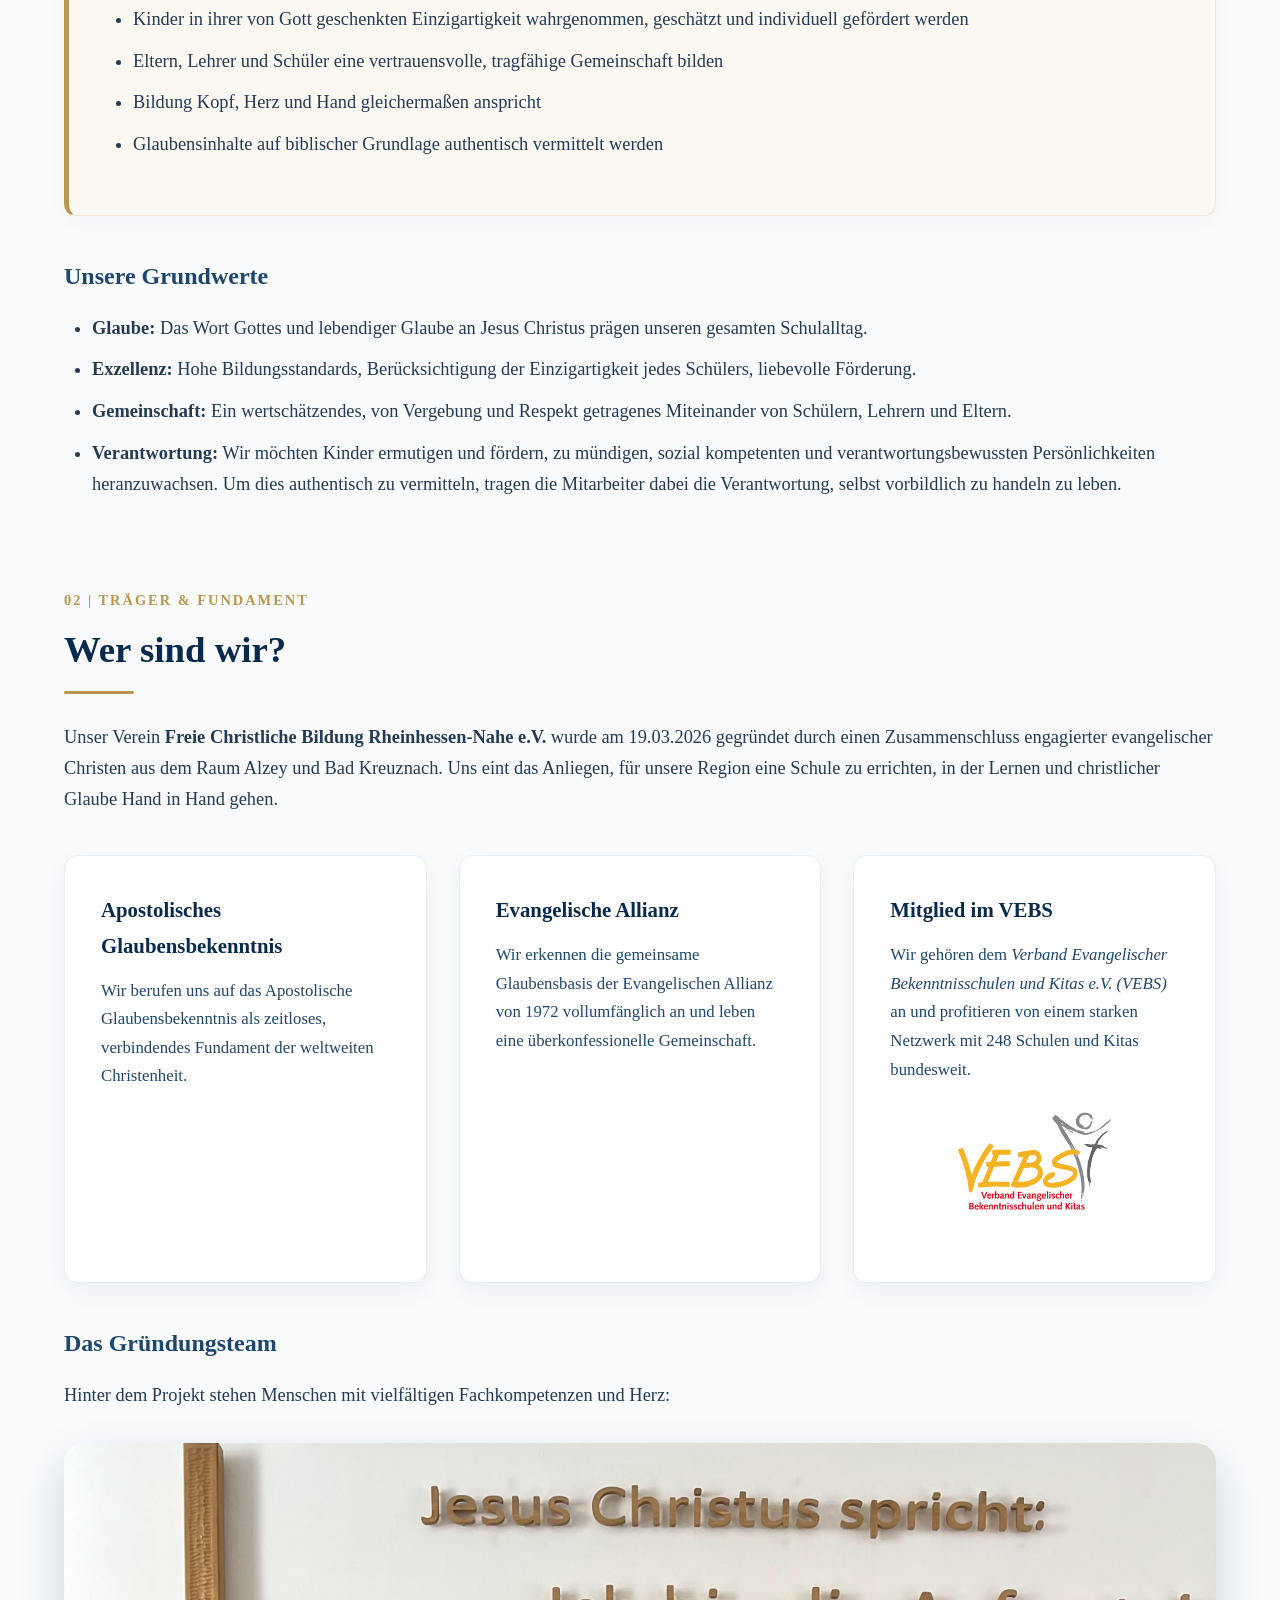
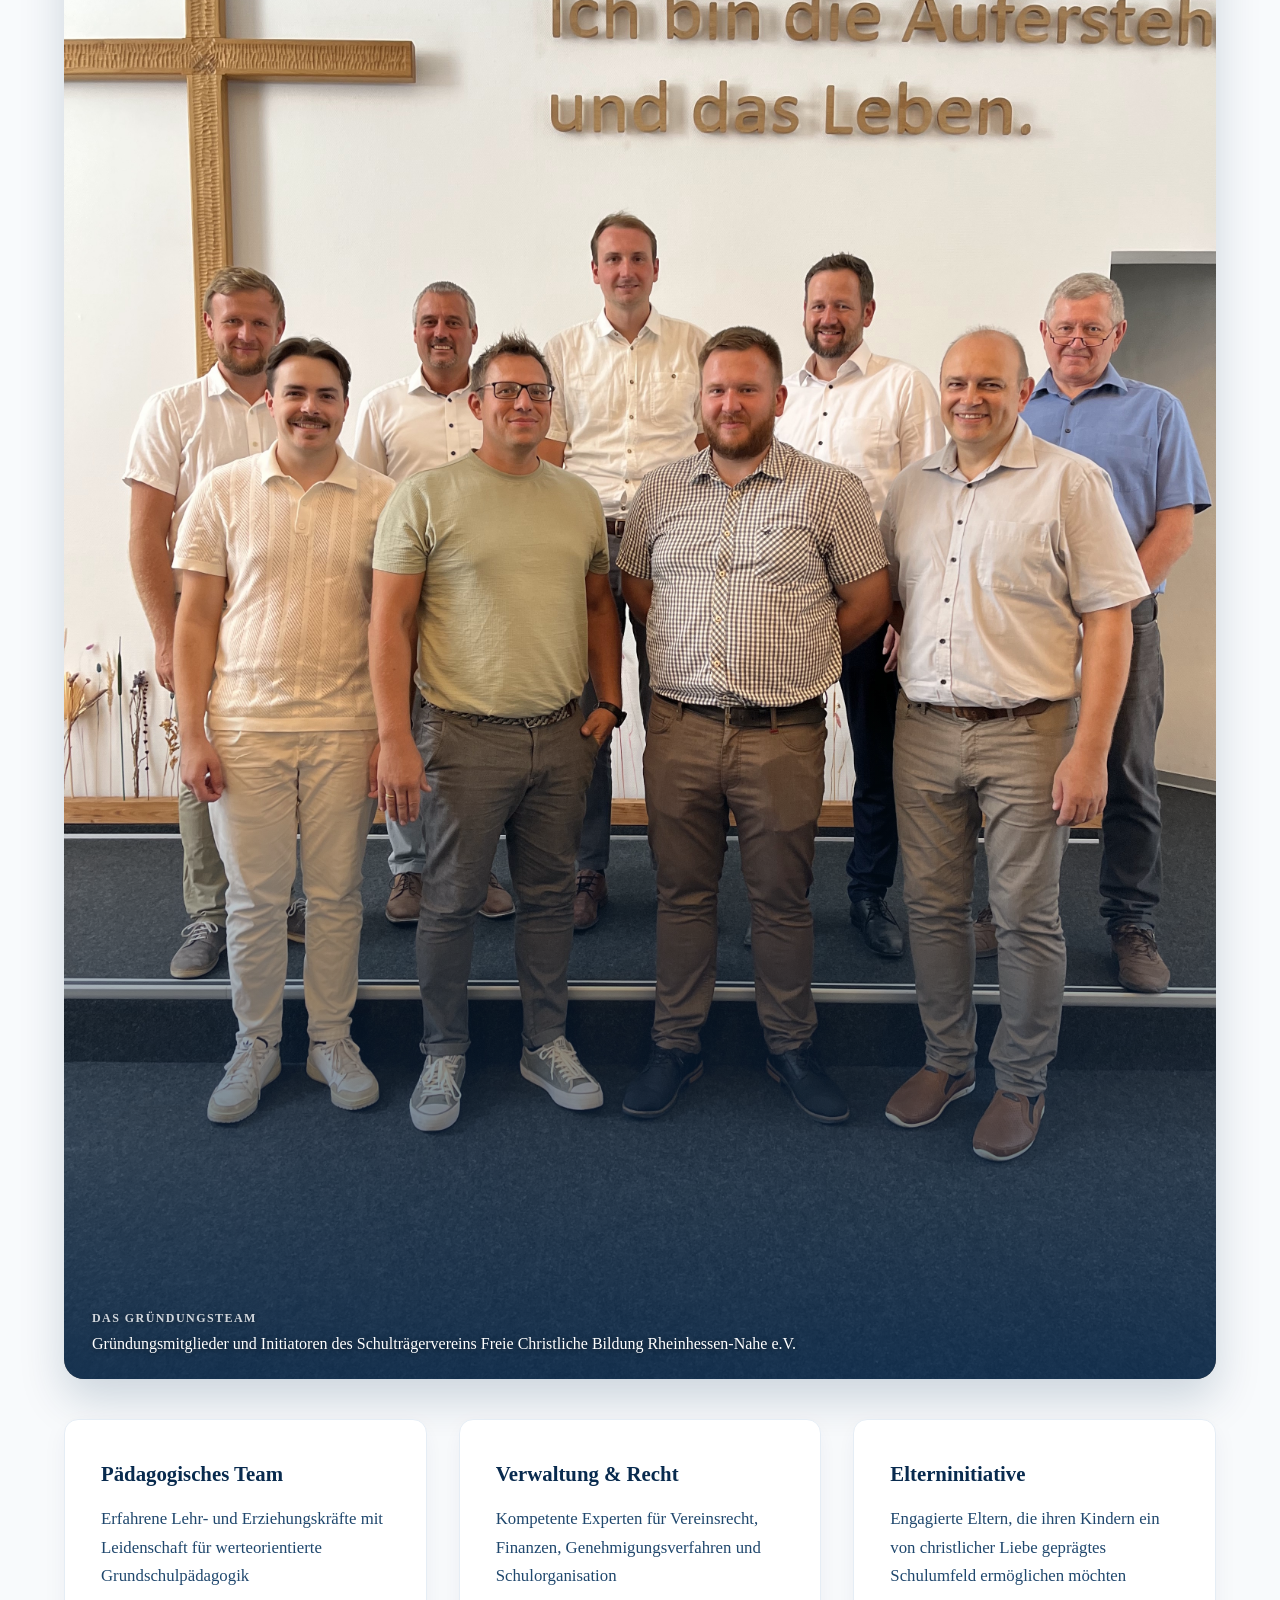
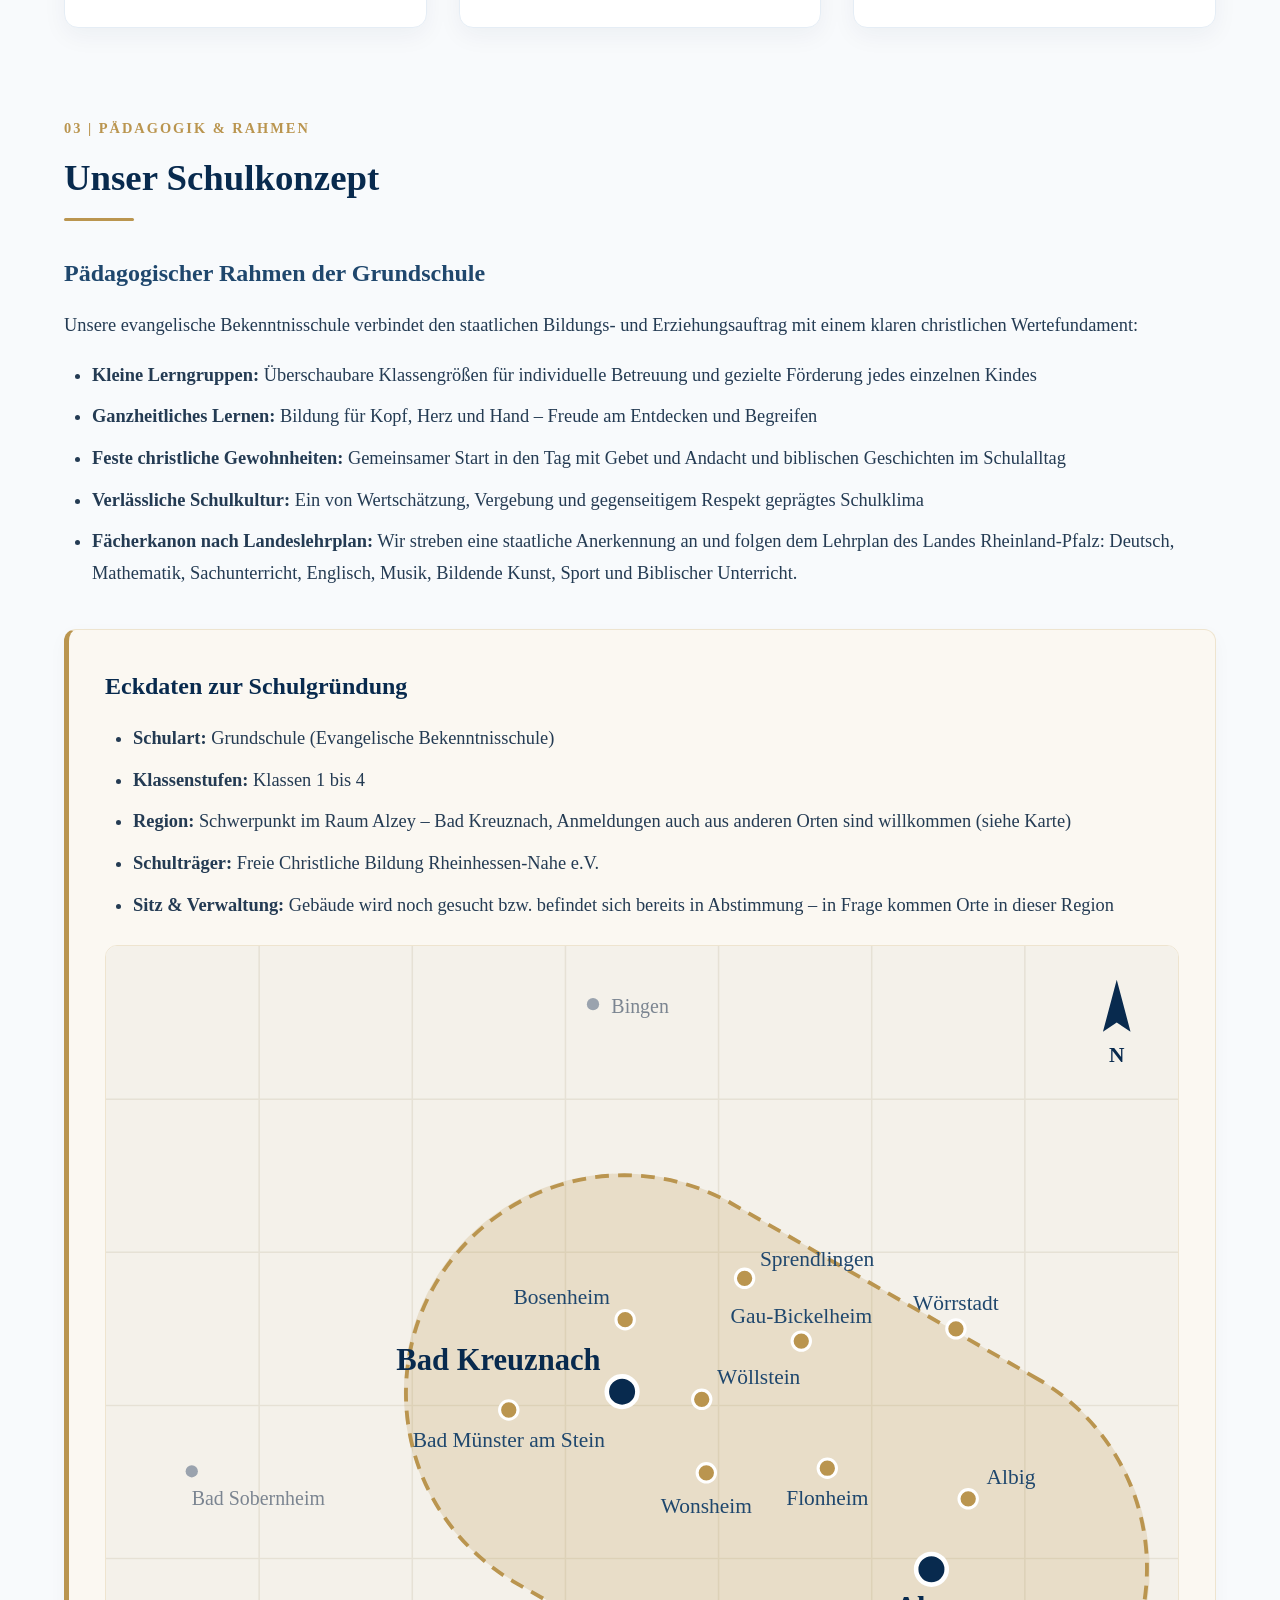
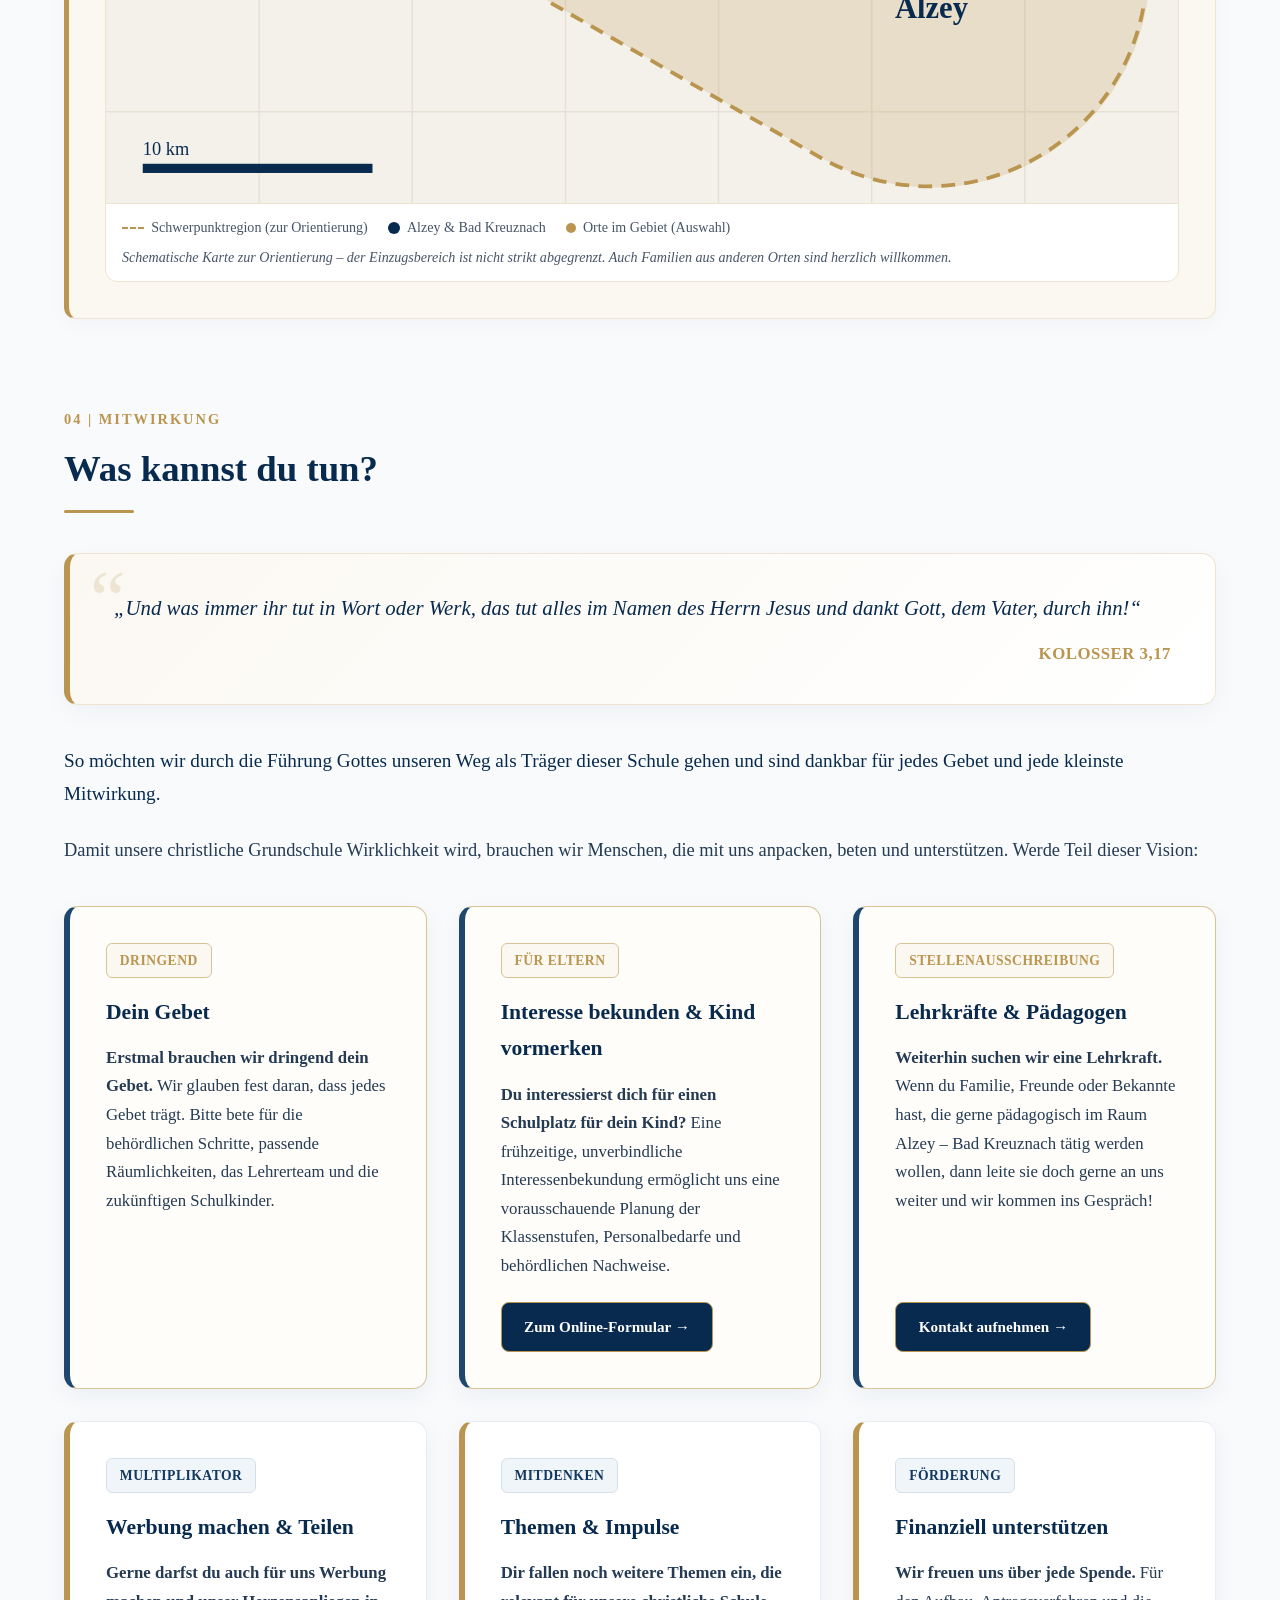
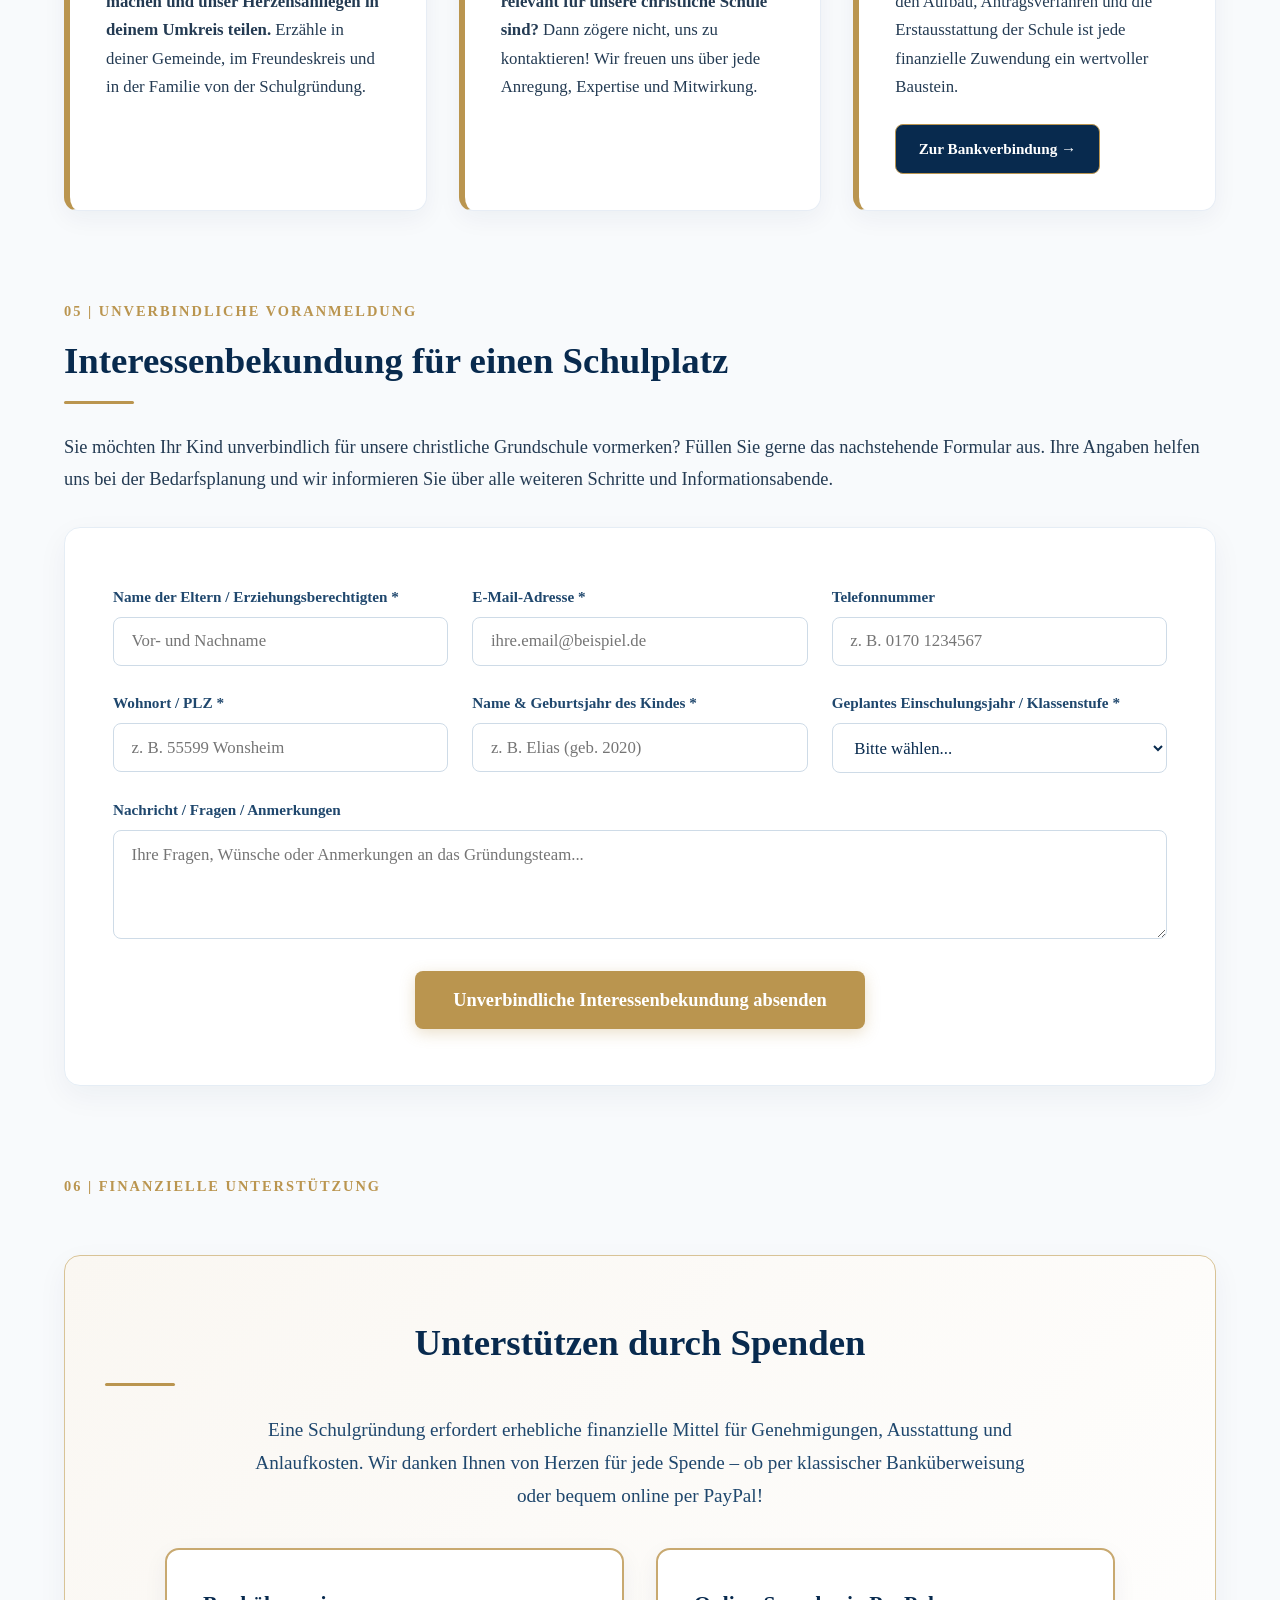
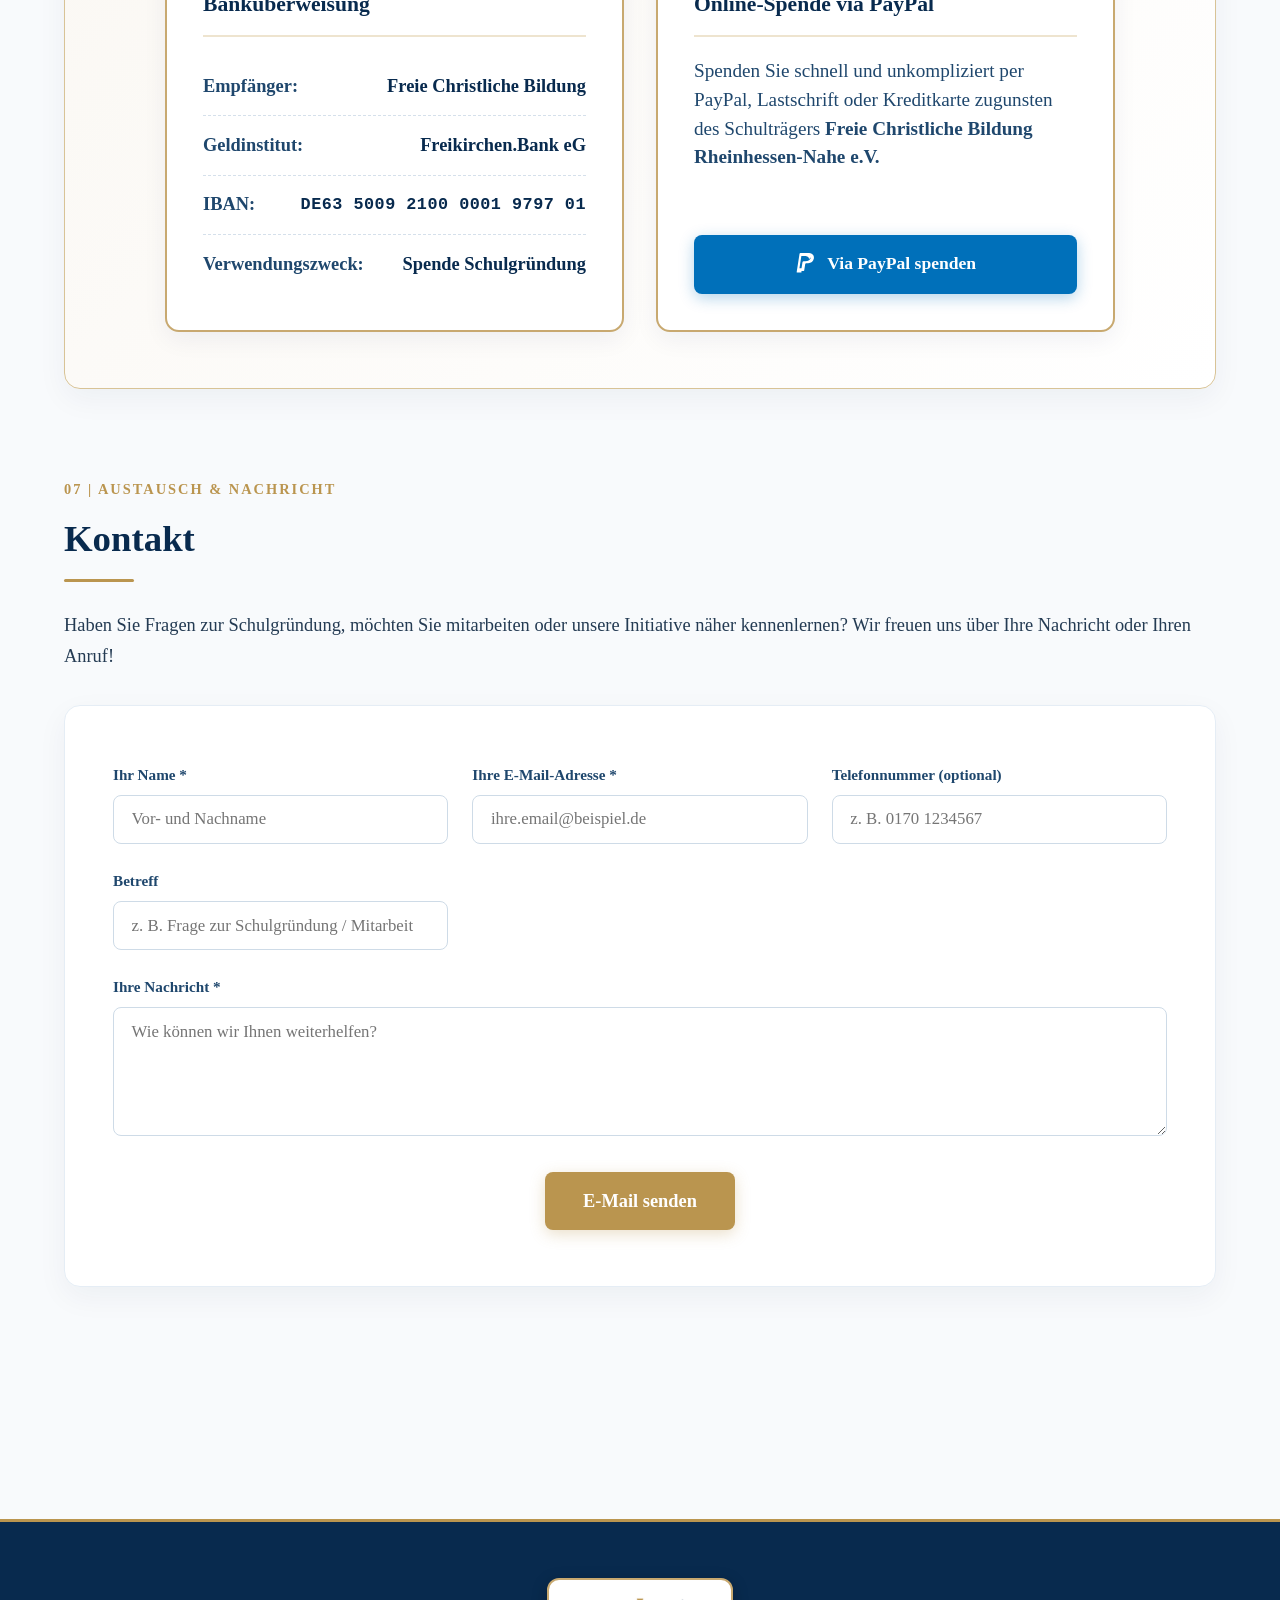
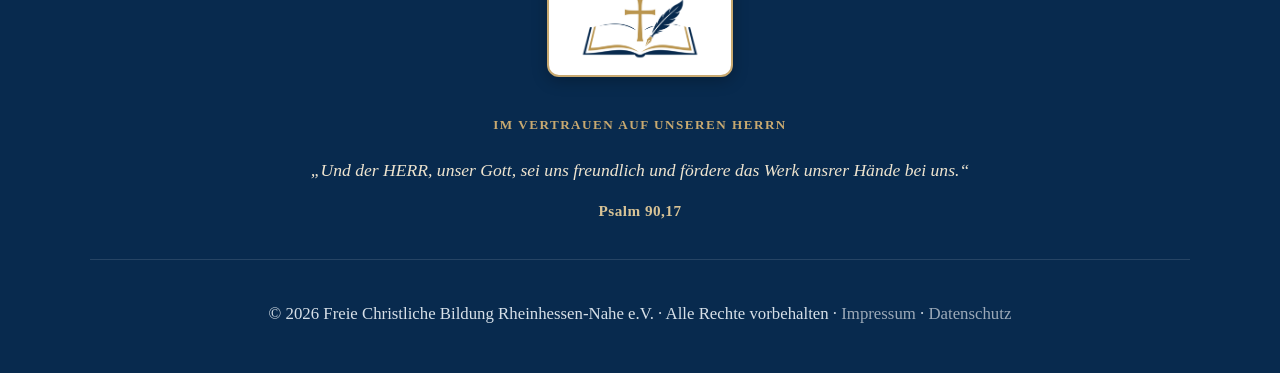
==== commit 69b50049: "Update Startseite, various changes - Navigationsleiste bleibt beim Scrollen sichtbar (#site-nav stic" ====
--- a/index.html
+++ b/index.html
@@ -175,7 +175,7 @@
             <ul>
                 <li><strong>Kleine Lerngruppen:</strong> Überschaubare Klassengrößen für individuelle Betreuung und gezielte Förderung jedes einzelnen Kindes</li>
                 <li><strong>Ganzheitliches Lernen:</strong> Bildung für Kopf, Herz und Hand – Freude am Entdecken und Begreifen</li>
-                <li><strong>Feste christliche Gewohnheiten:</strong> Gemeinsamer Start in den Tag mit Gebet und Andacht.  und biblischen Geschichten im Schulalltag</li>
+                <li><strong>Feste christliche Gewohnheiten:</strong> Gemeinsamer Start in den Tag mit Gebet und Andacht und biblischen Geschichten im Schulalltag</li>
                 <li><strong>Verlässliche Schulkultur:</strong> Ein von Wertschätzung, Vergebung und gegenseitigem Respekt geprägtes Schulklima</li>
                 <li><strong>Fächerkanon nach Landeslehrplan:</strong> 
                     Wir streben eine staatliche Anerkennung an und folgen dem Lehrplan des Landes Rheinland-Pfalz:
@@ -188,18 +188,15 @@
                 <ul>
                     <li><strong>Schulart:</strong> Grundschule (Evangelische Bekenntnisschule)</li>
                     <li><strong>Klassenstufen:</strong> Klassen 1 bis 4</li>
-                    <li><strong>Einzugsgebiet:</strong> Raum Alzey – Bad Kreuznach und umliegende Gemeinden</li>
+                    <li><strong>Region:</strong> Schwerpunkt im Raum Alzey – Bad Kreuznach, Anmeldungen auch aus anderen Orten sind willkommen (siehe Karte)</li>
                     <li><strong>Schulträger:</strong> Freie Christliche Bildung Rheinhessen-Nahe e.V.</li>
-                    <li><strong>Sitz &amp; Verwaltung:</strong> Schule in Gründung &ndash; Gebäude wird noch gesucht bzw. befindet sich bereits in Abstimmung. In Frage kommen alle Orte im Einzugsgebiet.</li>
+                    <li><strong>Sitz &amp; Verwaltung:</strong> Gebäude wird noch gesucht bzw. befindet sich bereits in Abstimmung &ndash; in Frage kommen Orte in dieser Region</li>
                 </ul>
-            </div>
+
 
             <figure class="area-map">
-                <div class="area-map-head">
-                    <span class="section-tag section-tag-no-margin">Einzugsgebiet</span>
-                </div>
-                <svg class="area-map-svg" viewBox="0 0 700 560" role="img" aria-labelledby="amt amd" xmlns="http://www.w3.org/2000/svg">
-<title id="amt">Karte des Einzugsgebiets Alzey – Bad Kreuznach</title><desc id="amd">Schematische Karte mit dem ungefähren Einzugsgebiet zwischen Alzey und Bad Kreuznach und den Orten darin.</desc>
+                                <svg class="area-map-svg" viewBox="0 0 700 560" role="img" aria-labelledby="amt amd" xmlns="http://www.w3.org/2000/svg">
+<title id="amt">Karte der Schwerpunktregion Alzey – Bad Kreuznach</title><desc id="amd">Schematische Karte mit der ungefähren Schwerpunktregion zwischen Alzey und Bad Kreuznach und einigen Orten darin.</desc>
 <rect width="700" height="560" fill="#F4F1EA"/>
 <line x1="100" y1="0" x2="100" y2="560" stroke="#E6E1D5" stroke-width="1"/>
 <line x1="200" y1="0" x2="200" y2="560" stroke="#E6E1D5" stroke-width="1"/>
@@ -245,12 +242,14 @@
 <g transform="translate(24,534)"><rect width="150" height="6" fill="#082A4E"/><text x="0" y="-6" font-size="12" fill="#082A4E">10 km</text></g>
 </svg>
                 <figcaption class="area-map-caption">
-                    <span class="area-map-legend"><i class="lg-dash"></i> ungefähres Einzugsgebiet</span>
+                    <span class="area-map-legend"><i class="lg-dash"></i> Schwerpunktregion (zur Orientierung)</span>
                     <span class="area-map-legend"><i class="lg-main"></i> Alzey &amp; Bad Kreuznach</span>
                     <span class="area-map-legend"><i class="lg-in"></i> Orte im Gebiet (Auswahl)</span>
-                    <span class="area-map-note">Schematische Karte, nicht maßstabsgetreu. Das Gebäude für die Schule wird noch gesucht bzw. befindet sich bereits in Abstimmung &ndash; in Frage kommen alle Orte im Einzugsgebiet.</span>
+                    <span class="area-map-note">Schematische Karte zur Orientierung – der Einzugsbereich ist nicht strikt abgegrenzt. Auch Familien aus anderen Orten sind herzlich willkommen.</span>
                 </figcaption>
             </figure>
+            </div>
+
         </section>
 
         <!-- 04 / WAS KANNST DU TUN -->
@@ -388,8 +387,8 @@
                                 <option value="Schuljahr 2029/2030, Klasse 2">Schuljahr 2029/2030, Klasse 2</option>
                                 <option value="Schuljahr 2030/2031, Klasse 1">Schuljahr 2030/2031, Klasse 1</option>
                                 <option value="Schuljahr 2030/2031, Klasse 2">Schuljahr 2030/2031, Klasse 2</option>
-                                <option value="Schuljahr 2031/2032, Klasse 1">Schuljahr 2031/2031, Klasse 1</option>
-                                <option value="Schuljahr 2031/2032, Klasse 2">Schuljahr 2032/2031, Klasse 2</option>
+                                <option value="Schuljahr 2031/2032, Klasse 1">Schuljahr 2031/2032, Klasse 1</option>
+                                <option value="Schuljahr 2031/2032, Klasse 2">Schuljahr 2031/2032, Klasse 2</option>
                                 <option value="Quereinstieg">Quereinstieg, Details in der Nachricht angeben</option>
                             </select>
                         </div>
--- a/styles.css
+++ b/styles.css
@@ -41,7 +41,7 @@
         }
 
         .vebs-logo {
-            max-height: 65px;
+            max-height: 130px;
             max-width: 100%;
             height: auto;
             display: block;
@@ -115,8 +115,16 @@
             scroll-behavior: smooth;
         }
 
+        html {
+            overflow-x: hidden;
+        }
+
+        /* overflow-x: clip statt hidden, damit body kein Scroll-Container wird und die Navigation (sticky) sichtbar bleibt */
+        body {
+            overflow-x: clip;
+        }
+
         html, body {
-            overflow-x: hidden;
             width: 100%;
             max-width: 100%;
             font-family: var(--font-family-base);
@@ -651,14 +659,22 @@
             box-shadow: 0 0 0 3px rgba(186, 149, 79, 0.2);
         }
 
+        /* Formular-Elemente erben die Seitenschrift (Buttons, Felder, Auswahl) */
+        button, input, select, textarea { font-family: inherit; }
+        .form-group input, .form-group select, .form-group textarea { font-family: var(--font-family-base); }
+        /* Lange Optionstexte dürfen das Formular nicht über den Rand verbreitern */
+        .form-group { min-width: 0; }
+        .form-group input, .form-group select, .form-group textarea { width: 100%; max-width: 100%; min-width: 0; }
+        .form-group select { text-overflow: ellipsis; }
+
         /* Fixed Background Parallax Graphic */
         .fixed-bg-graphic {
             position: fixed;
-            top: 0;
-            left: 0;
-            width: 100vw;
-            height: 100vh;
-            background: url("Hintergrund.png") center center / 100% auto no-repeat;
+            top: -3vh;
+            left: -3vw;
+            width: 106vw;
+            height: 106vh;
+            background: url("Hintergrund.png") center center / cover no-repeat;
             opacity: 0.085;
             pointer-events: none;
             z-index: 0;
@@ -669,7 +685,7 @@
             z-index: 1;
         }
         @media (max-width: 768px) {
-            .fixed-bg-graphic { width: 100vw !important; height: 100vh !important; background-size: 100% auto !important; opacity: 0.08 !important; }
+            .fixed-bg-graphic { background-size: cover !important; opacity: 0.08 !important; }
         }
 
         /* Spenden Card (Modern Bright) */
@@ -1026,7 +1042,7 @@
            Scroll-Reveal & Progressive Motion Animations
            ========================================================================== */
         
-        .reveal { opacity: 1; transform: none; transition: opacity 0.6s ease, transform 0.6s ease; }
+        .reveal { opacity: 0; transform: translateY(28px); transition: opacity 0.7s ease, transform 0.7s ease; }
 
         .reveal.is-visible {
             opacity: 1 !important;
@@ -1099,7 +1115,7 @@
                 box-sizing: border-box !important;
                 min-width: 0 !important;
             }
-            .fixed-bg-graphic { width: 100vw !important; height: 100vh !important; background-size: 100% auto !important; }
+            .fixed-bg-graphic { background-size: cover !important; }
         }
 
         /* Footer */
@@ -1382,6 +1398,14 @@
         }
 
 
+        /* Navigation fixiert: navigation.js setzt <nav> in #site-nav. sticky wirkt nur relativ zum
+           Elternelement, daher muss der Container selbst sticky sein (sonst scrollt die Leiste weg). */
+        #site-nav {
+            position: sticky;
+            top: 0;
+            z-index: 99999;
+        }
+
         /* Menu ohne JavaScript (Checkbox-Technik) */
         .nav-toggle-input { position: absolute; opacity: 0; pointer-events: none; width: 0; height: 0; }
         .mobile-menu-btn .icon-close { display: none; }
@@ -1390,6 +1414,16 @@
         #navToggle:checked ~ .mobile-menu-btn { background: var(--gold-5) !important; color: var(--gold-1) !important; border-color: var(--gold-2) !important; }
         @media (max-width: 992px) {
             #navToggle:checked ~ .nav-right-group { display: flex !important; }
+        }
+
+        /* Geöffnetes Menü darf nie höher als der Bildschirm sein, damit alle Links erreichbar bleiben */
+        @media (max-width: 992px) {
+            nav {
+                max-height: 100vh !important;
+                max-height: 100dvh !important;
+                overflow-y: auto !important;
+                overscroll-behavior: contain;
+            }
         }
 
         /* Karte Einzugsgebiet */
@@ -1404,3 +1438,21 @@
         .lg-in { width: 10px; height: 10px; border-radius: 50%; background: #BA954F; }
         .area-map-note { flex-basis: 100%; font-style: italic; line-height: 1.5; }
     
+
+        /* Karte in Eckdaten-Box */
+        .highlight-box .area-map { margin: 1.5rem 0 0 0; background: #ffffff; border: 1px solid var(--gold-4); border-radius: 12px; box-shadow: none; }
+        .highlight-box .area-map-caption { background: transparent; border-top: 1px solid var(--gold-4); padding: 0.75rem 1rem 0.85rem 1rem; }
+
+        /* Rechtliche Seiten (Impressum, Datenschutz) */
+        .legal-page { max-width: 860px; margin: 0 auto; }
+        .legal-page h4 {
+            color: var(--blau-900);
+            font-size: 1.2rem;
+            margin-top: 1.5rem;
+            margin-bottom: 0.5rem;
+        }
+        .legal-page ul { margin-bottom: 1.15rem; }
+        .legal-page a { color: var(--blau-700); text-decoration: underline; text-decoration-color: var(--gold-1); text-underline-offset: 3px; }
+        .legal-page a:hover { color: var(--gold-1); }
+        .legal-page .legal-back { margin-top: 2.5rem; }
+        .legal-page .legal-back a { font-weight: bold; }
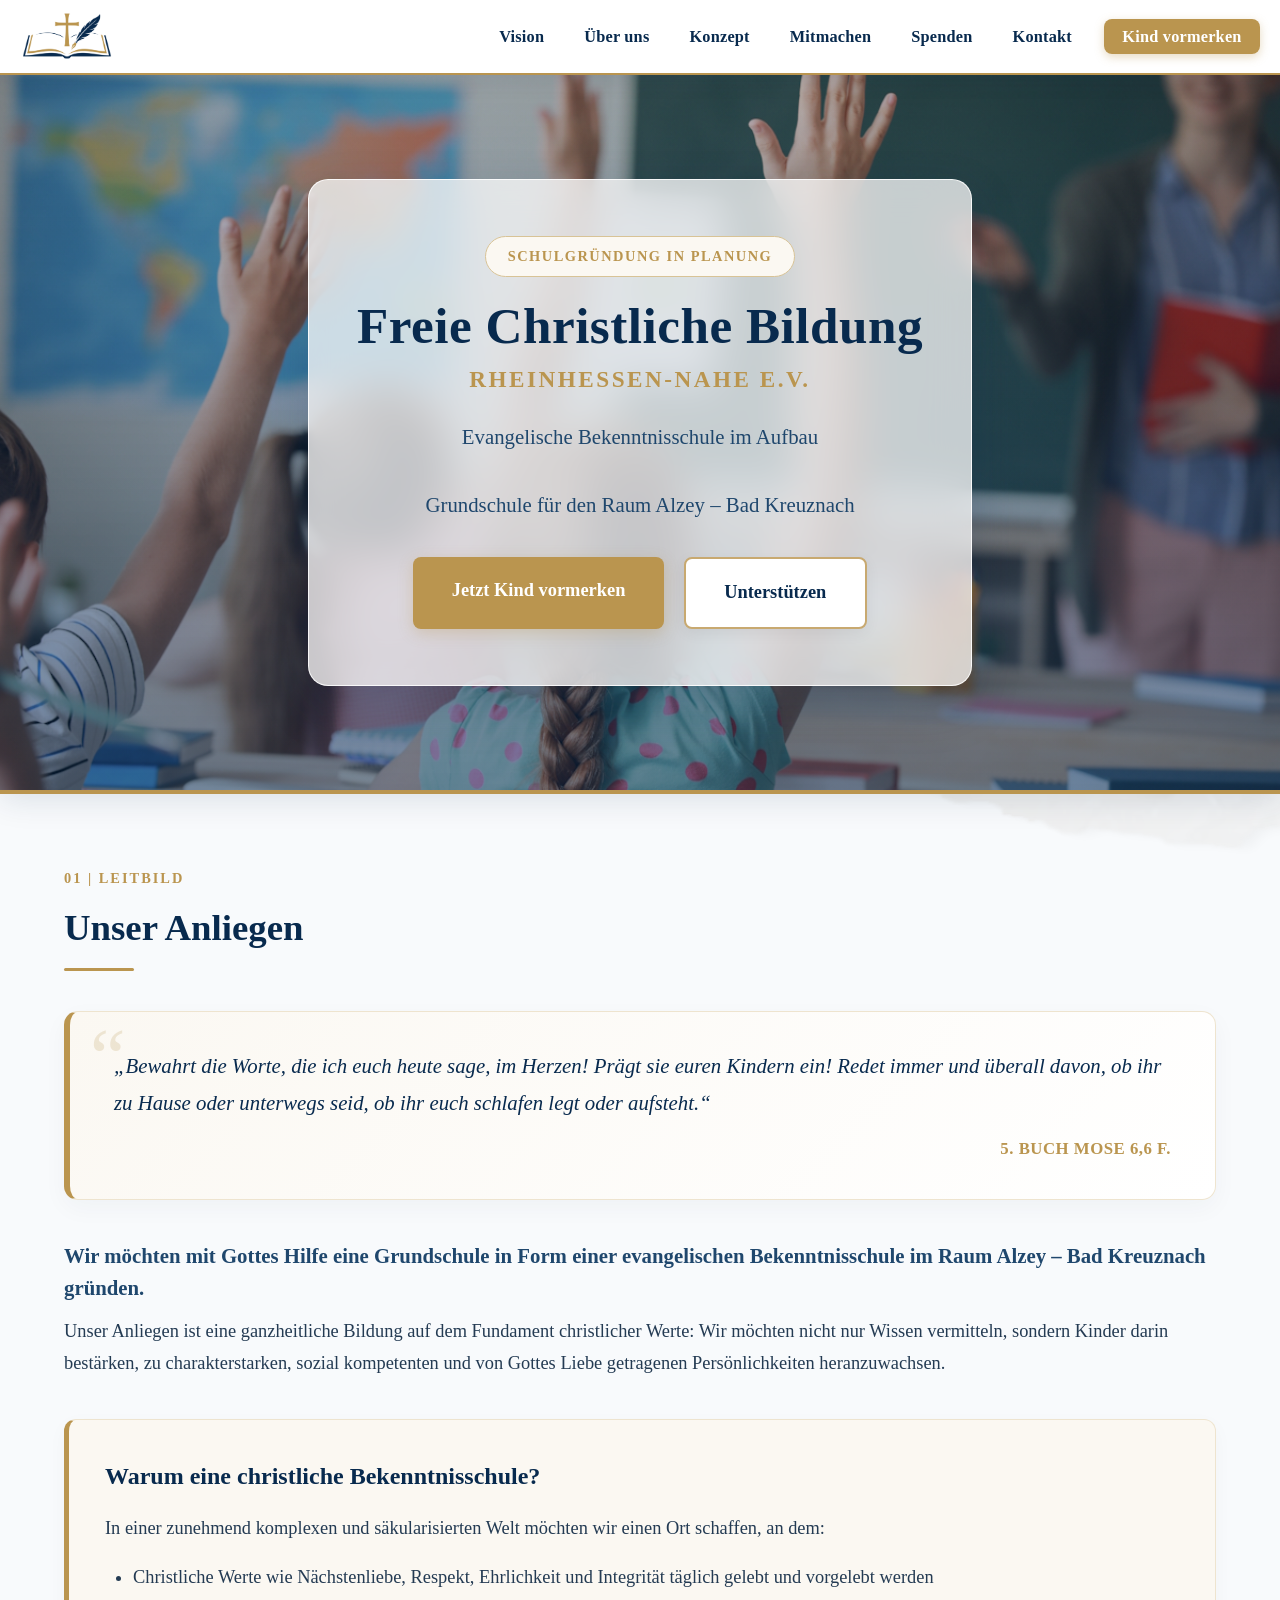
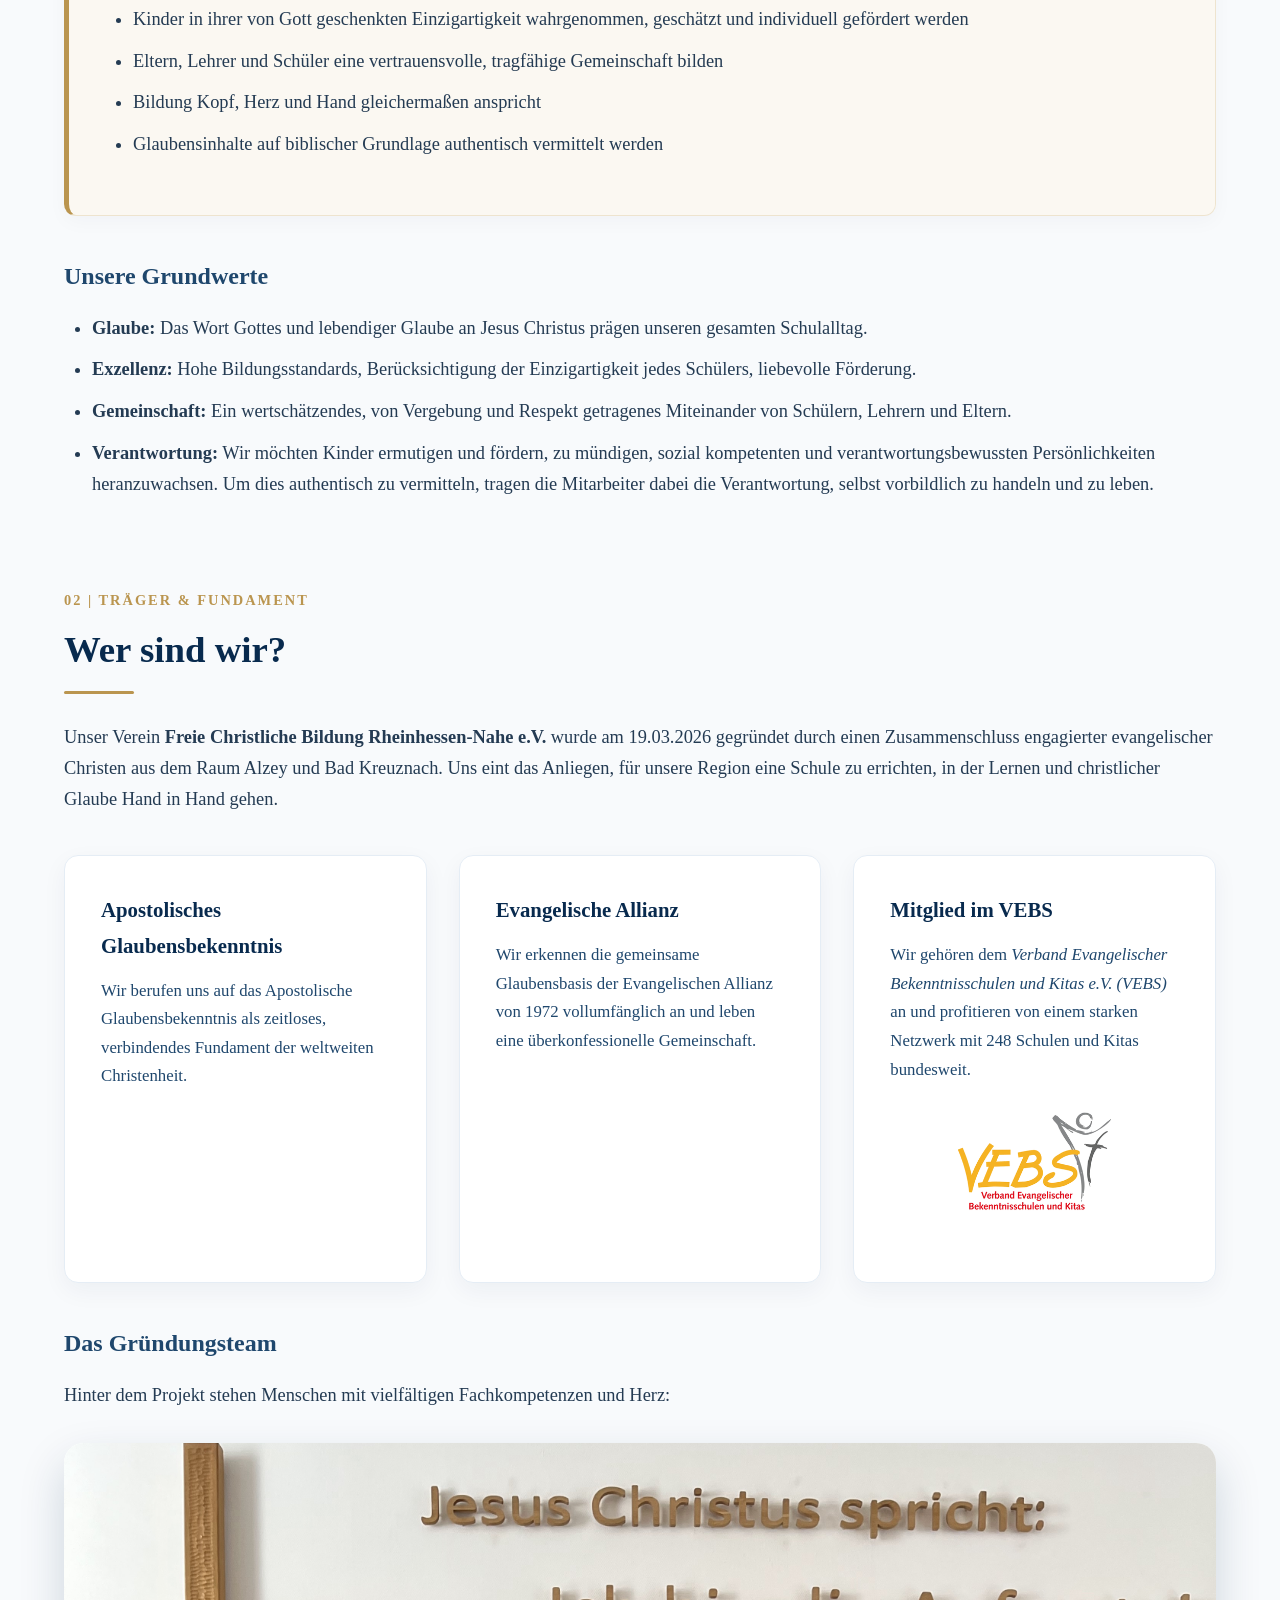
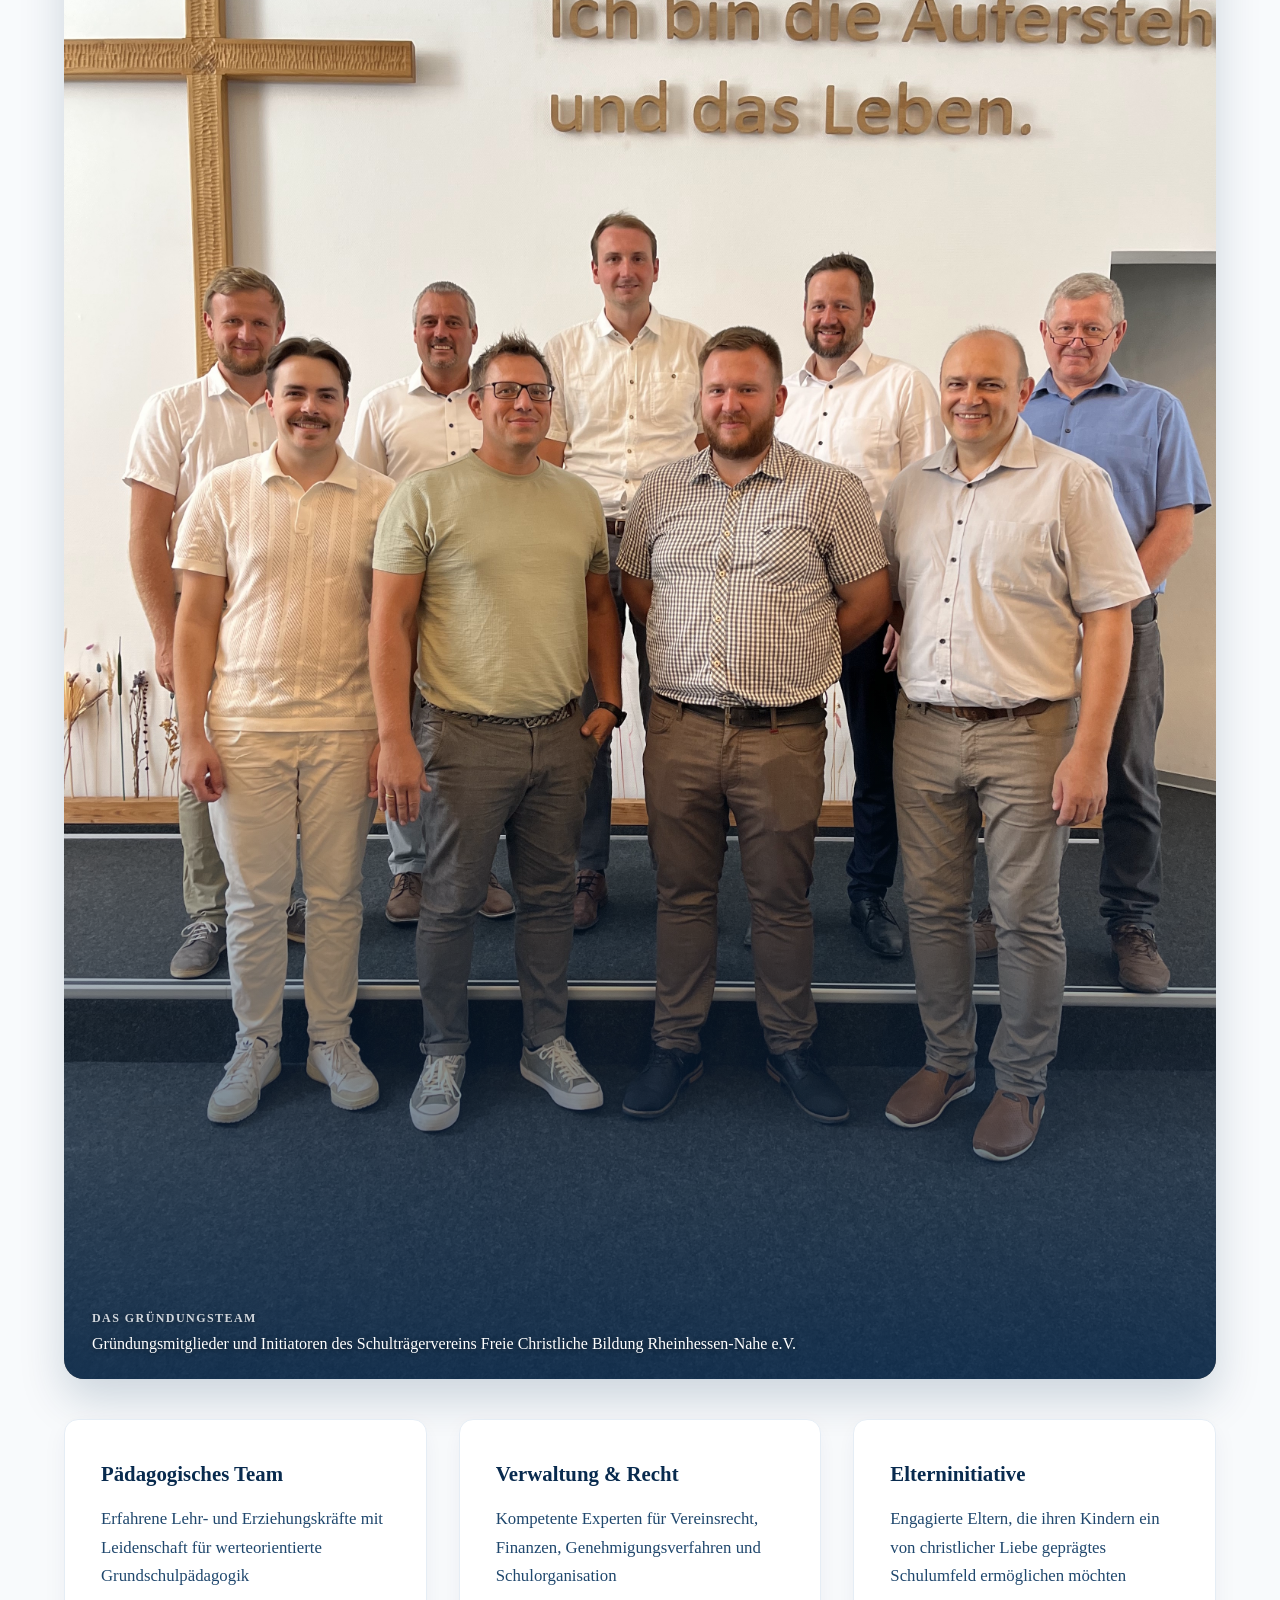
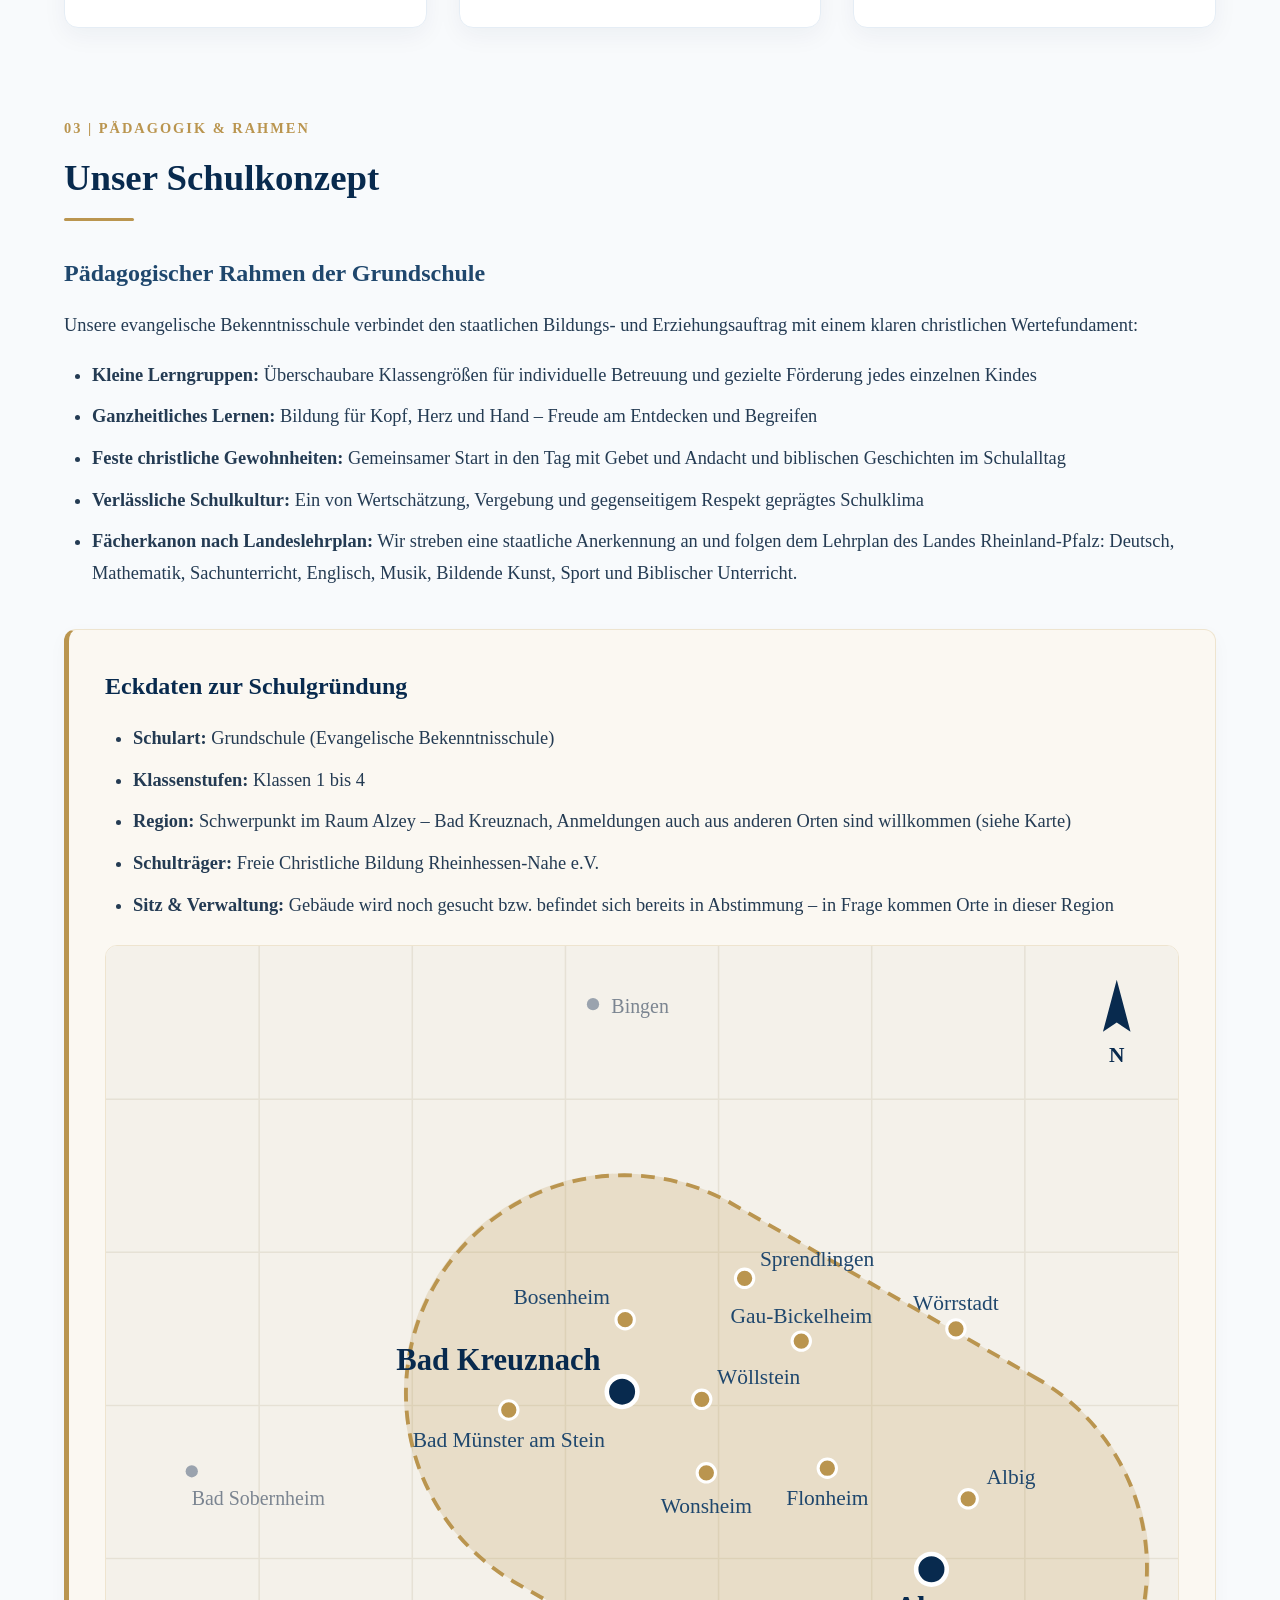
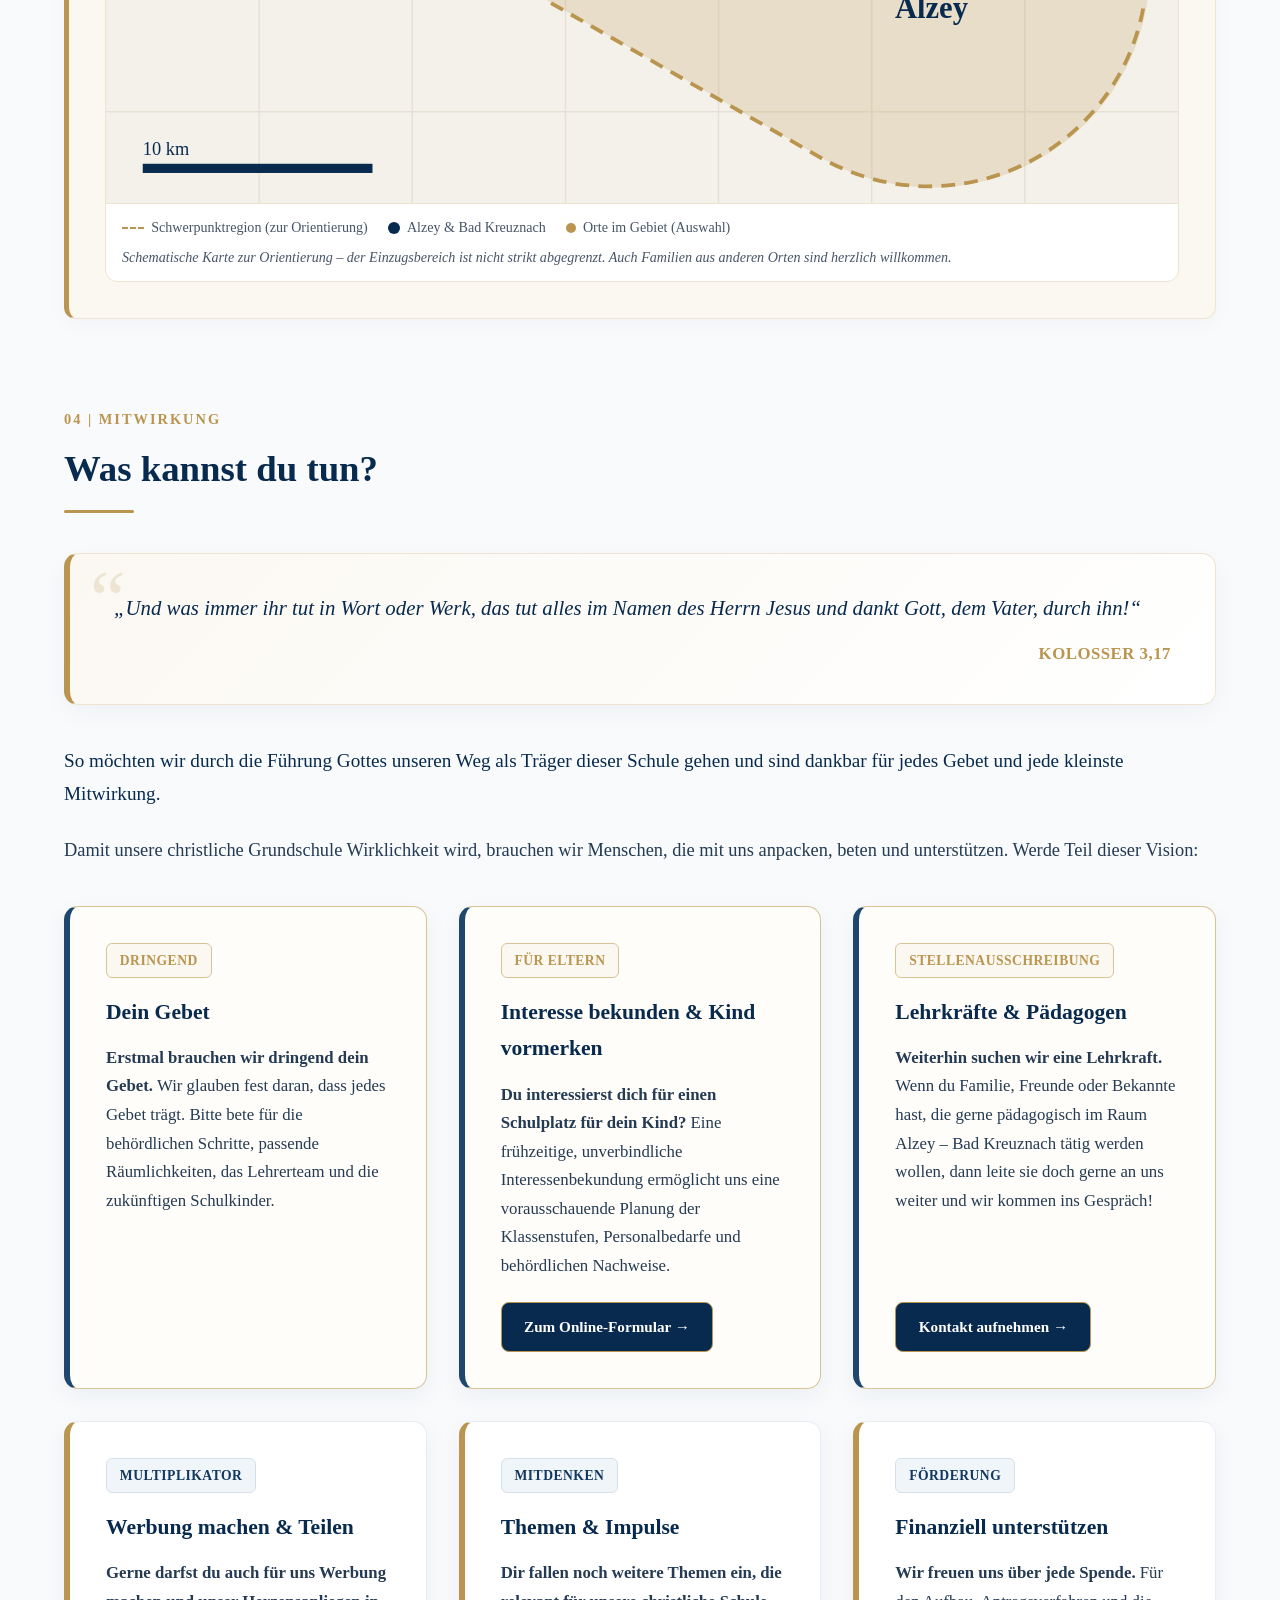
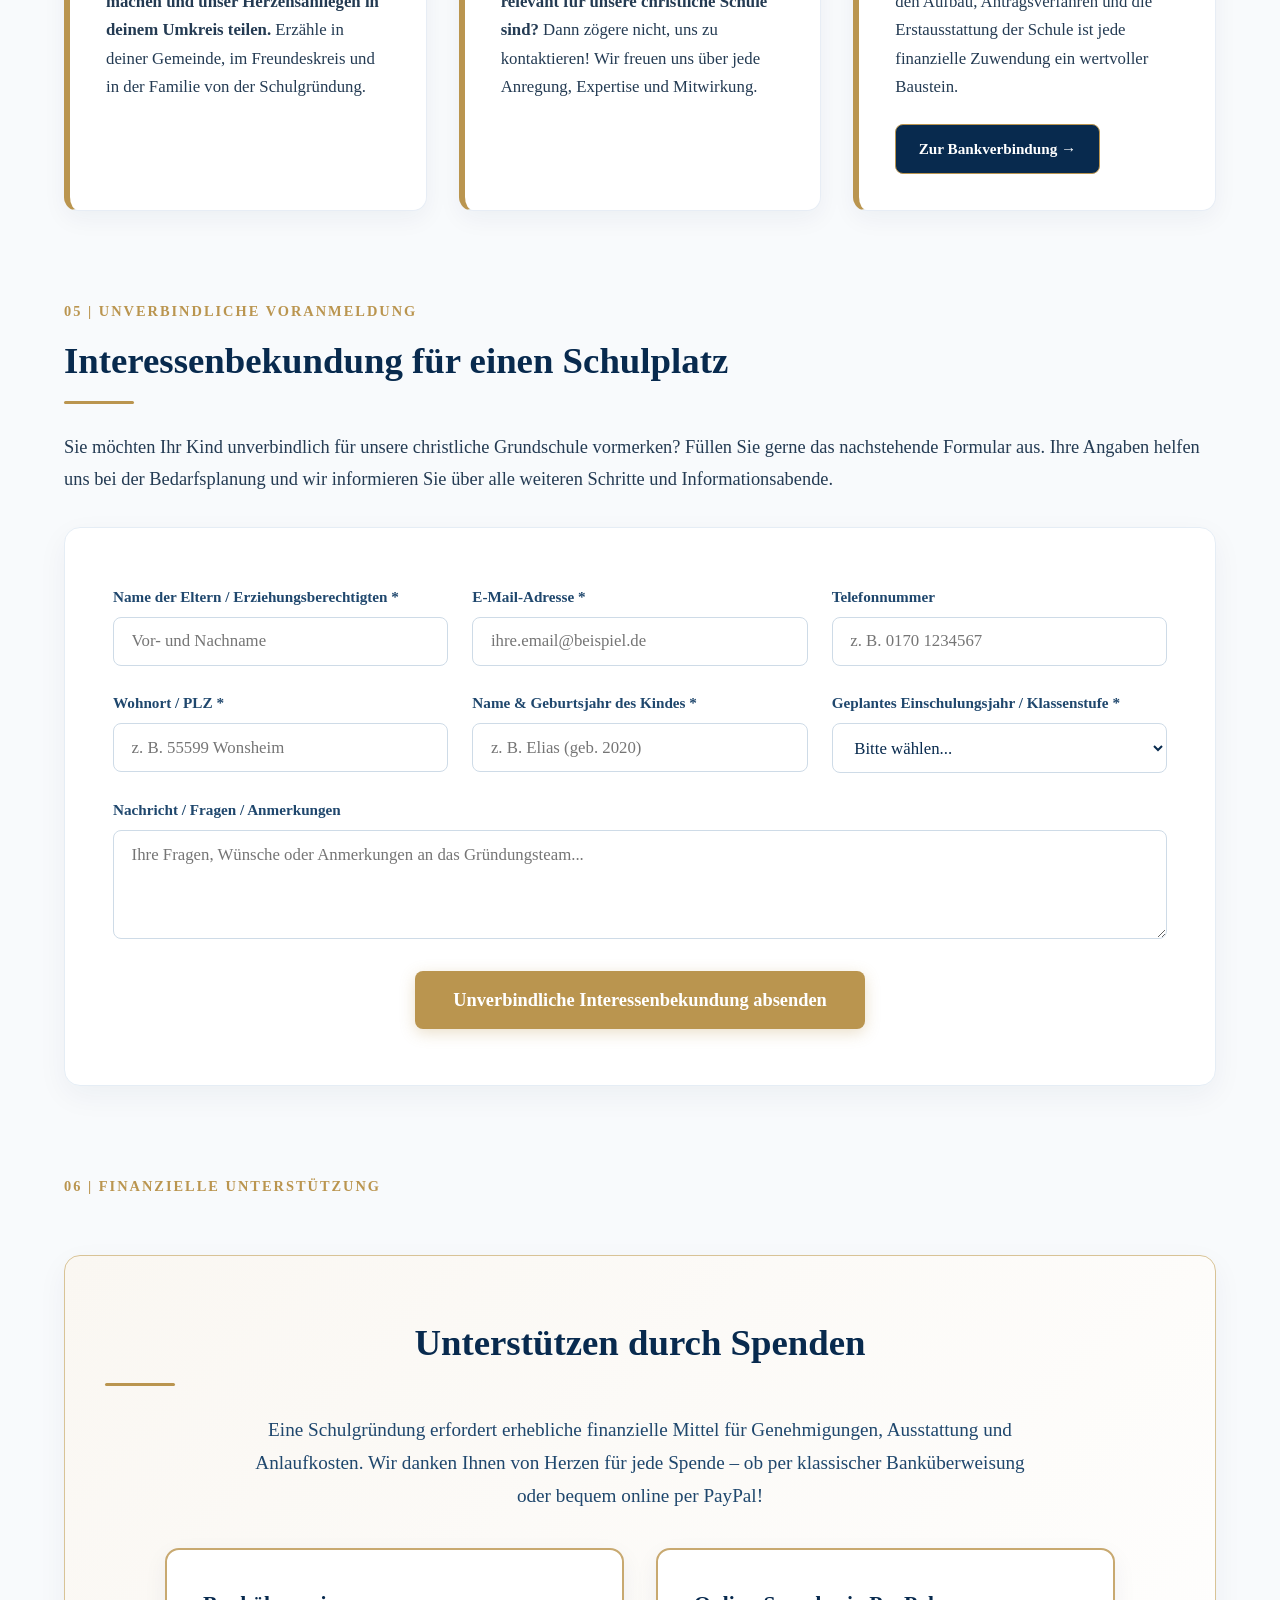
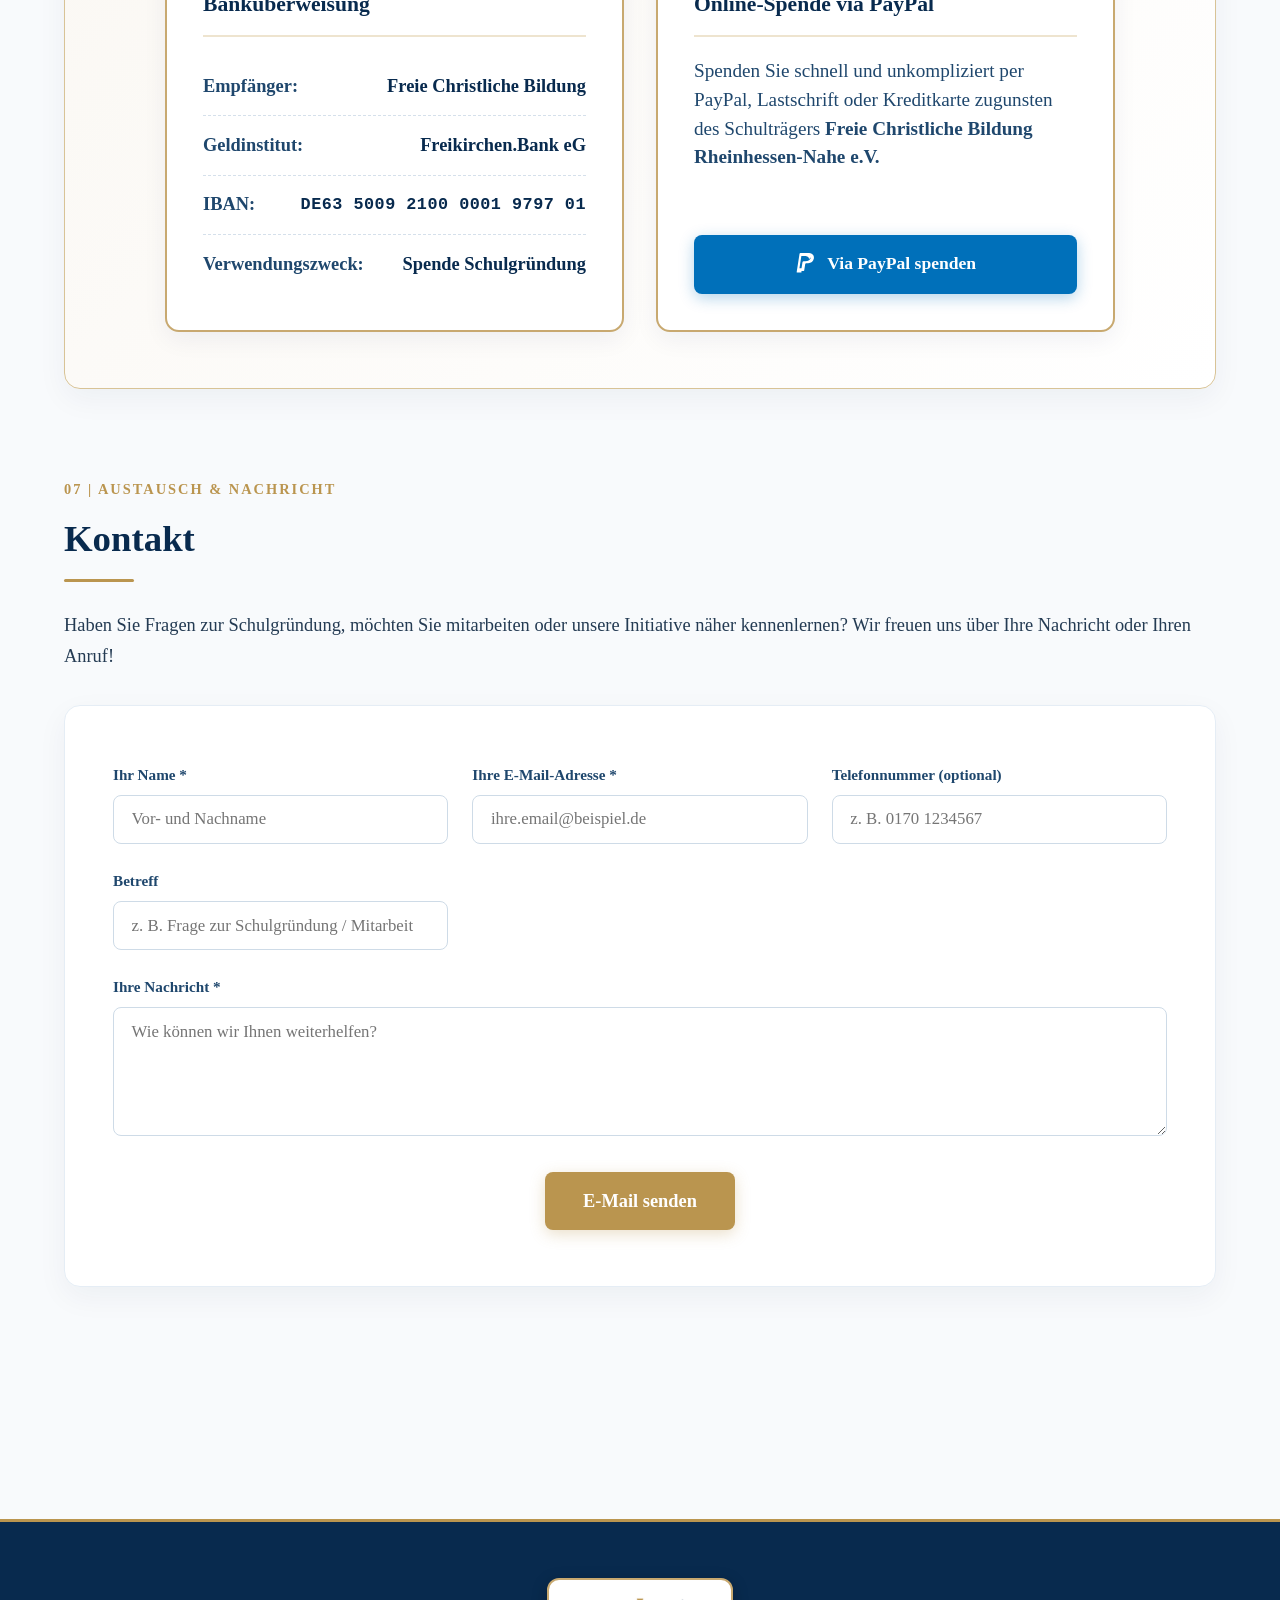
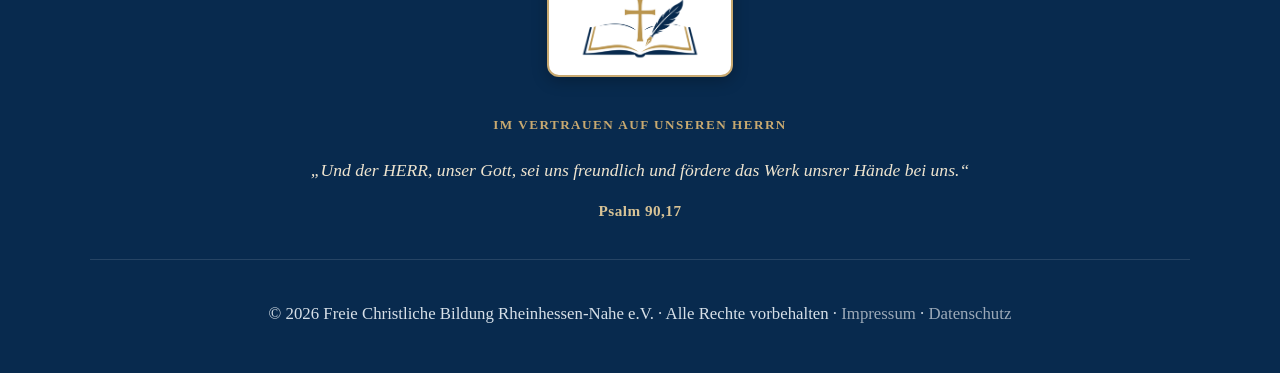
==== commit 7479275b: "Fix typo in responsibility description" ====
--- a/index.html
+++ b/index.html
@@ -88,7 +88,7 @@
                 </li>
                 <li><strong>Verantwortung:</strong> 
                     Wir möchten Kinder ermutigen und fördern, zu mündigen, sozial kompetenten und verantwortungsbewussten Persönlichkeiten heranzuwachsen.
-                    Um dies authentisch zu vermitteln, tragen die Mitarbeiter dabei die Verantwortung, selbst vorbildlich zu handeln zu leben.
+                    Um dies authentisch zu vermitteln, tragen die Mitarbeiter dabei die Verantwortung, selbst vorbildlich zu handeln und zu leben.
                 </li>
             </ul>
         </section>
